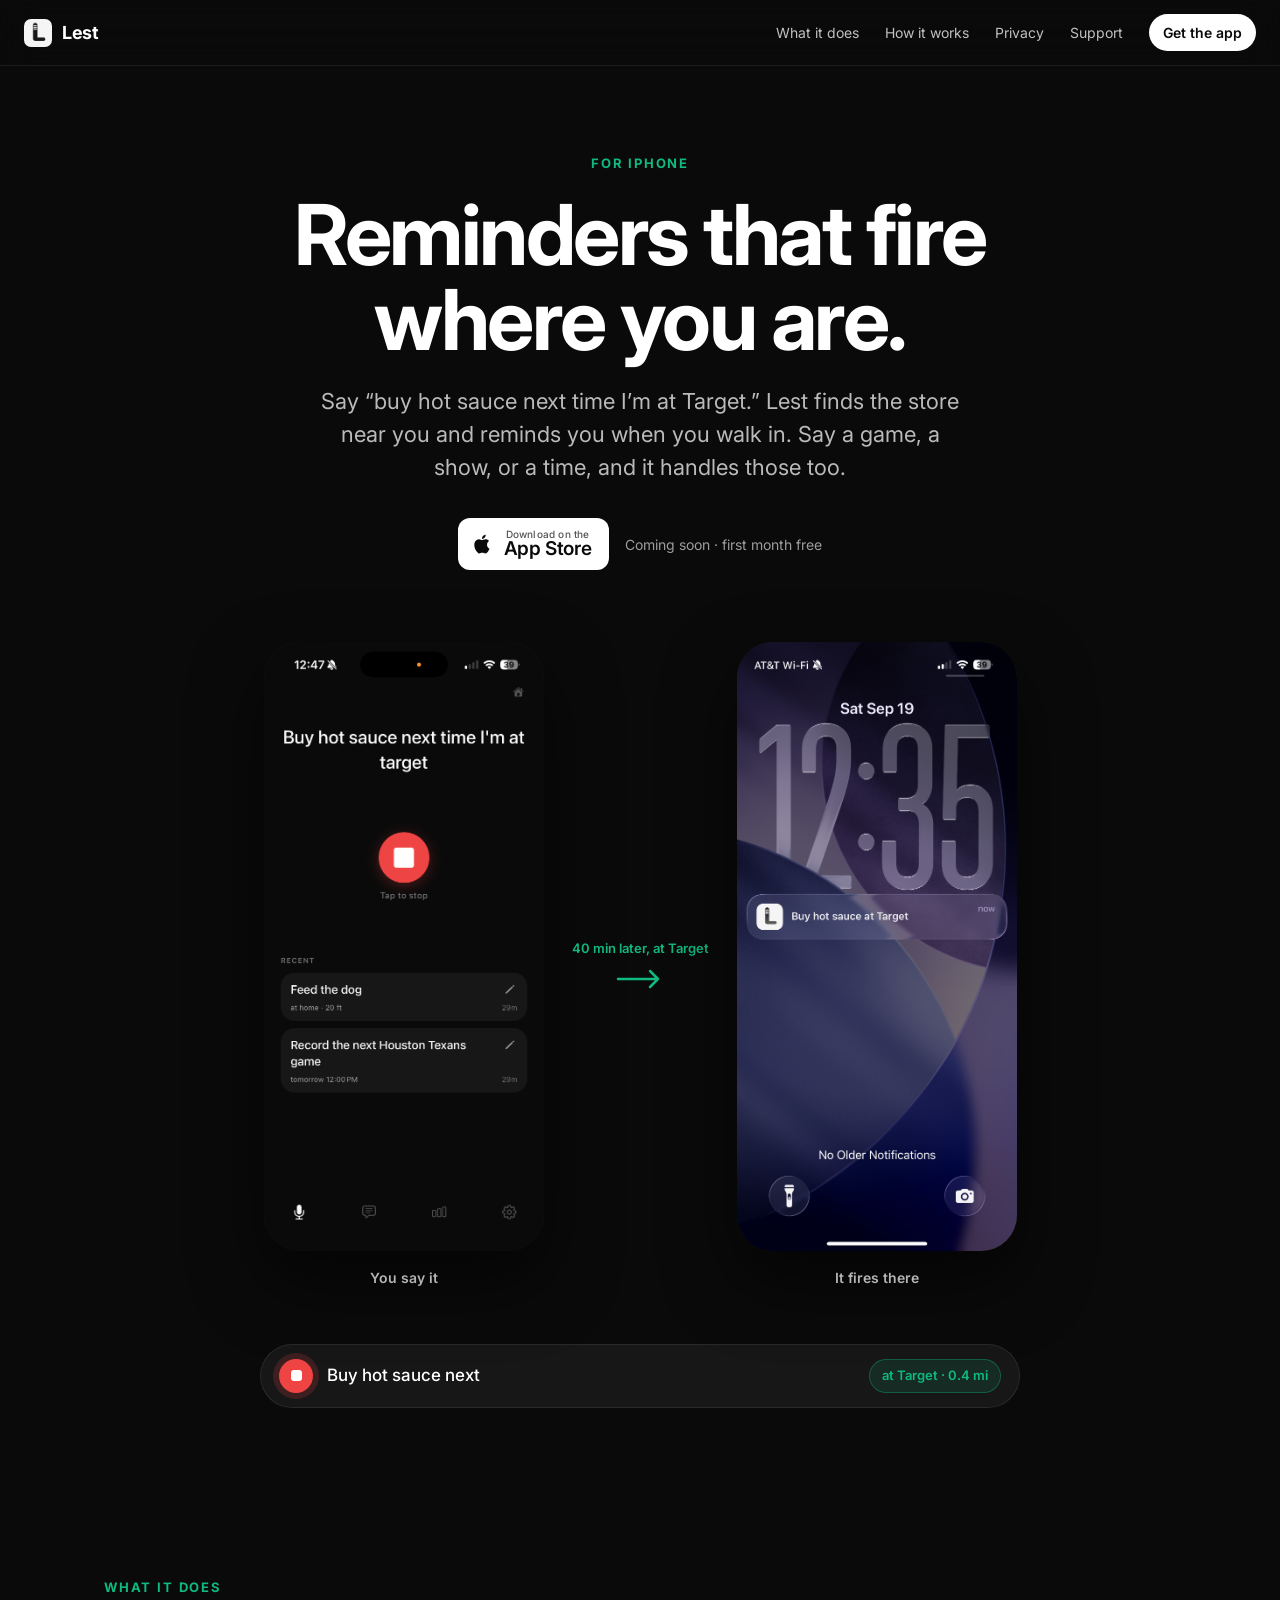
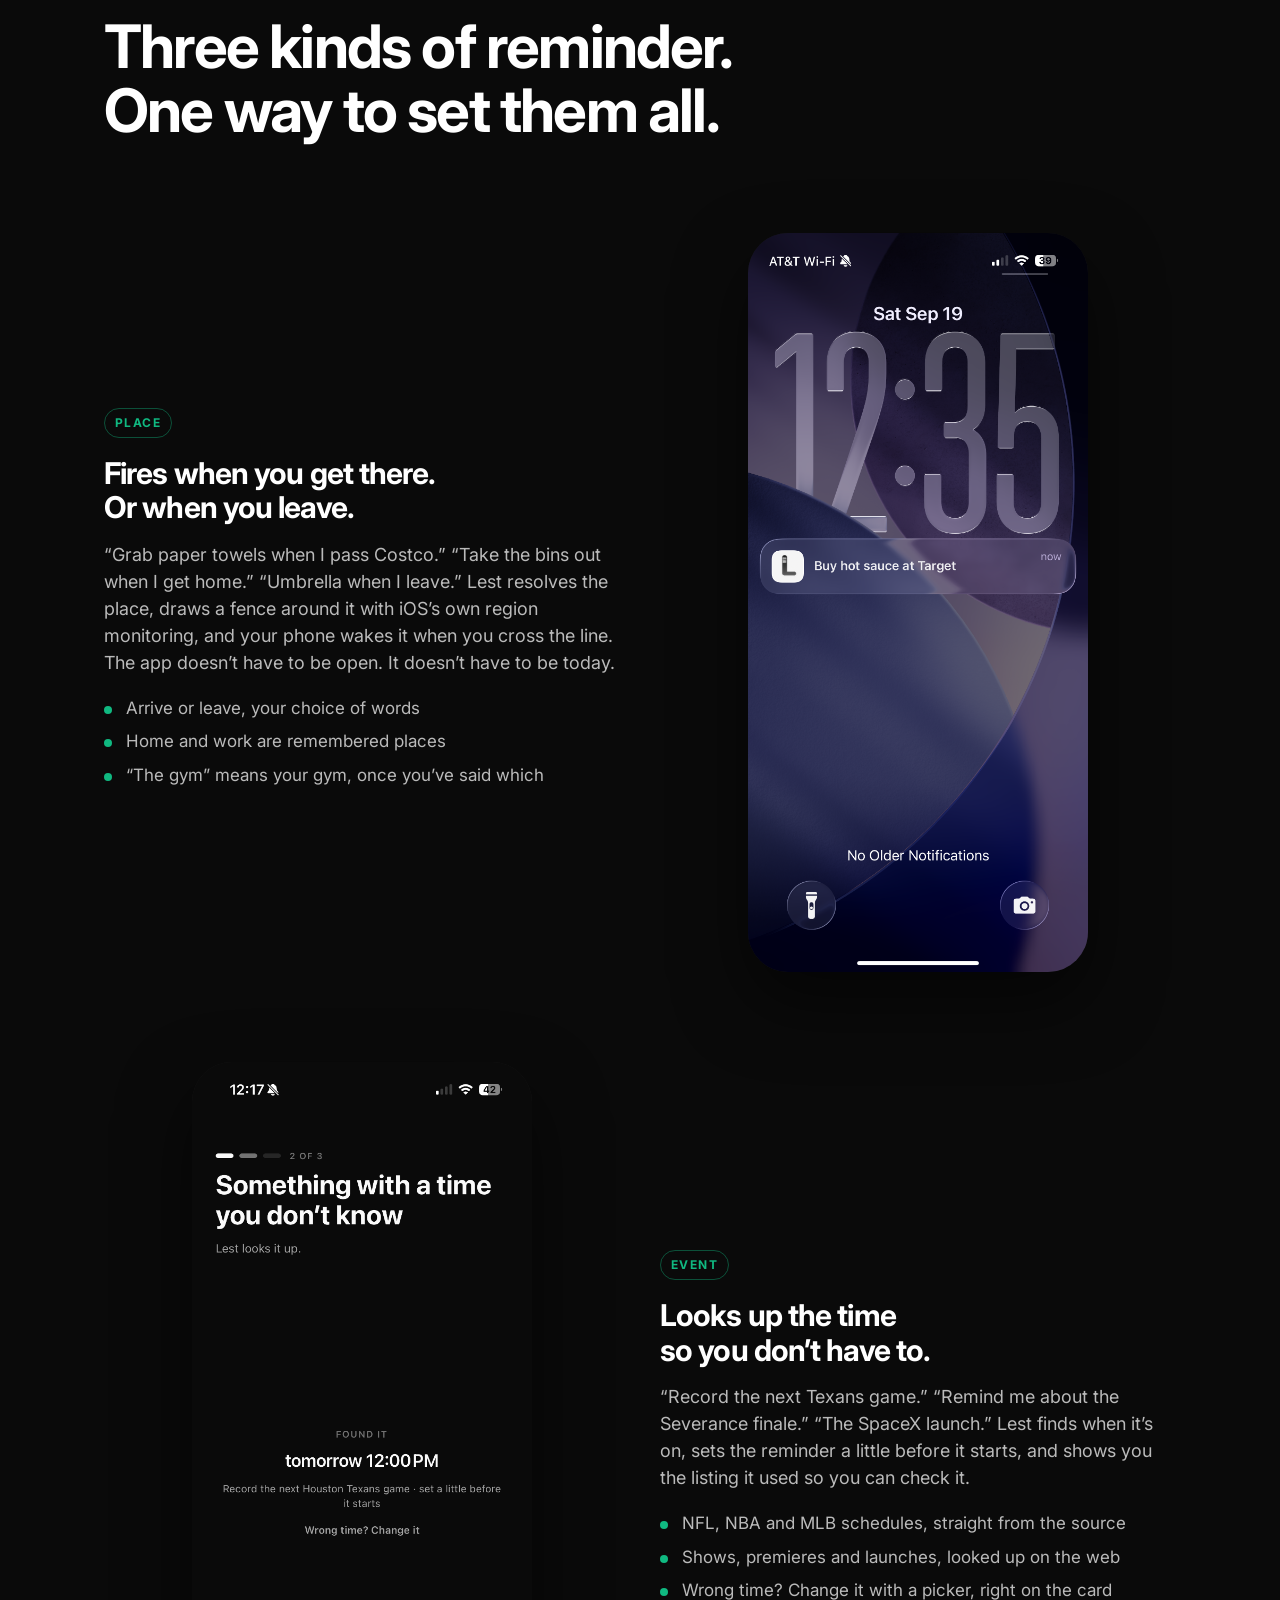
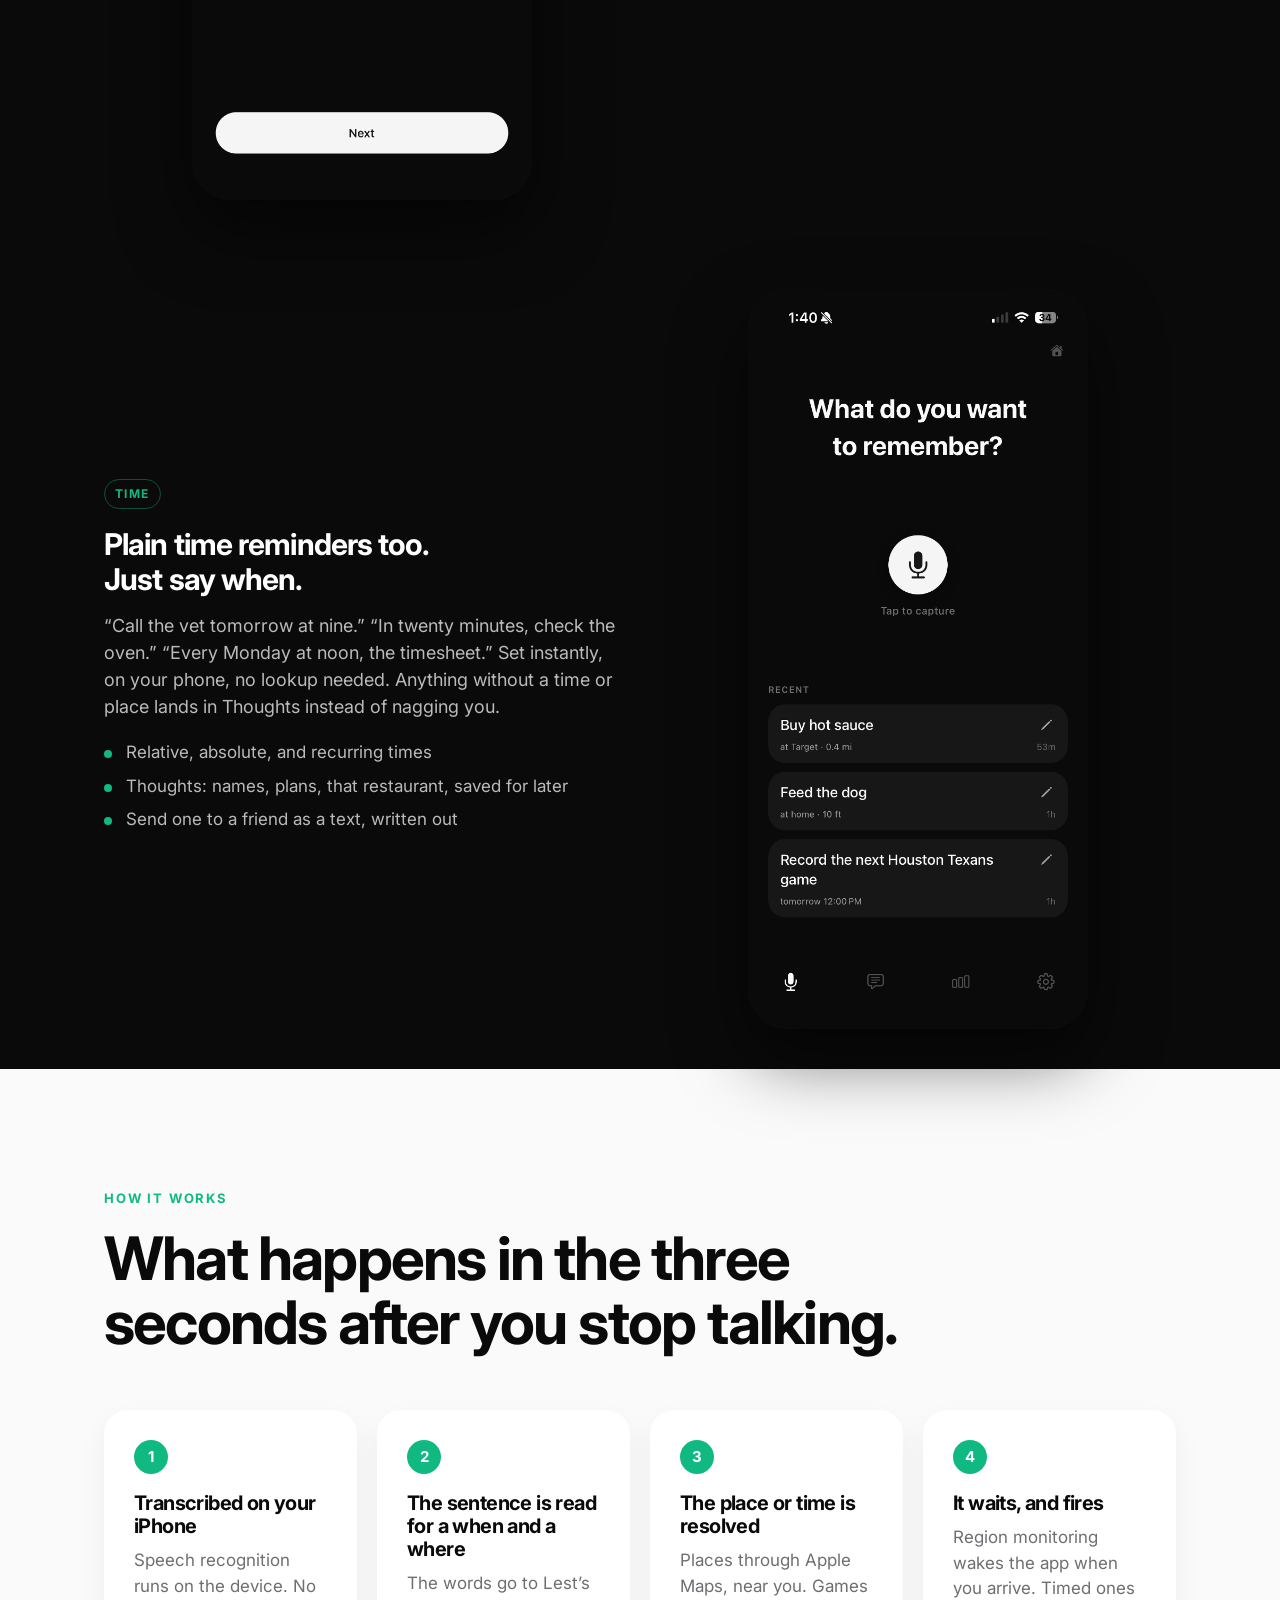
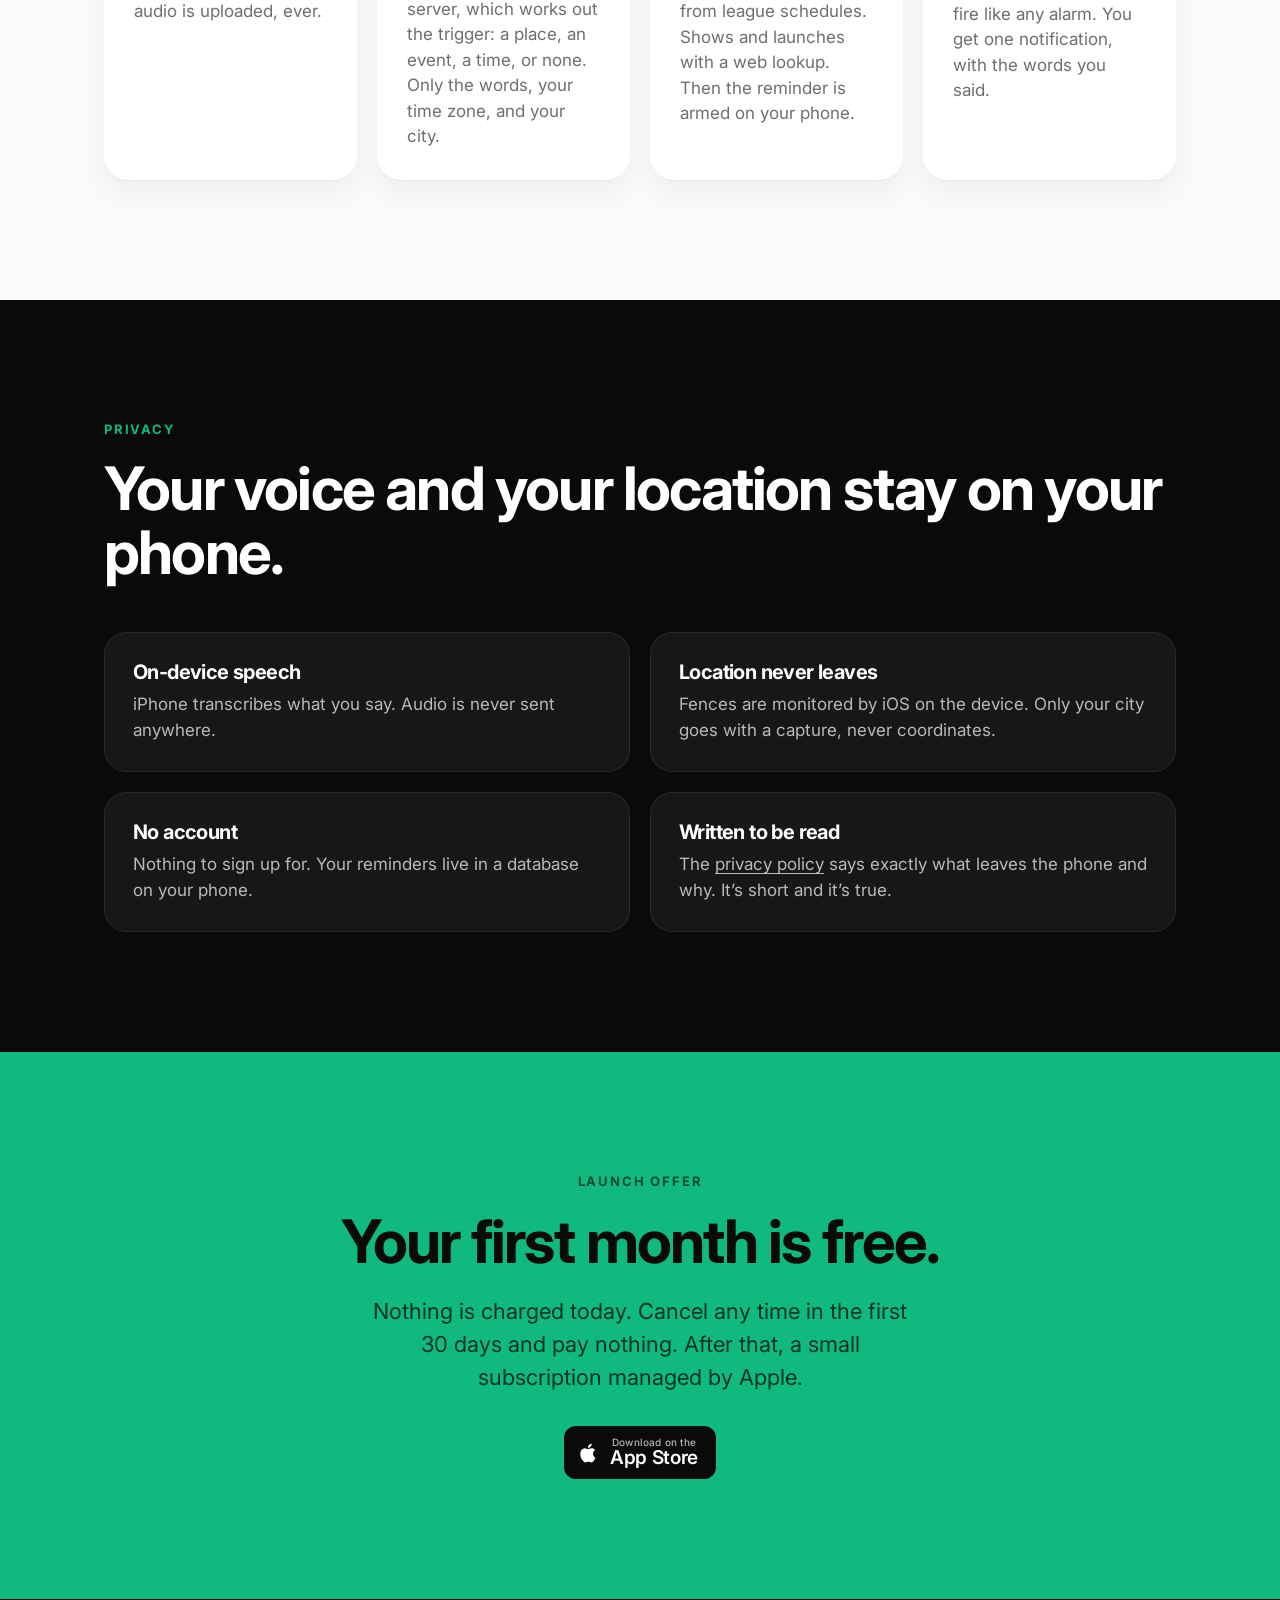
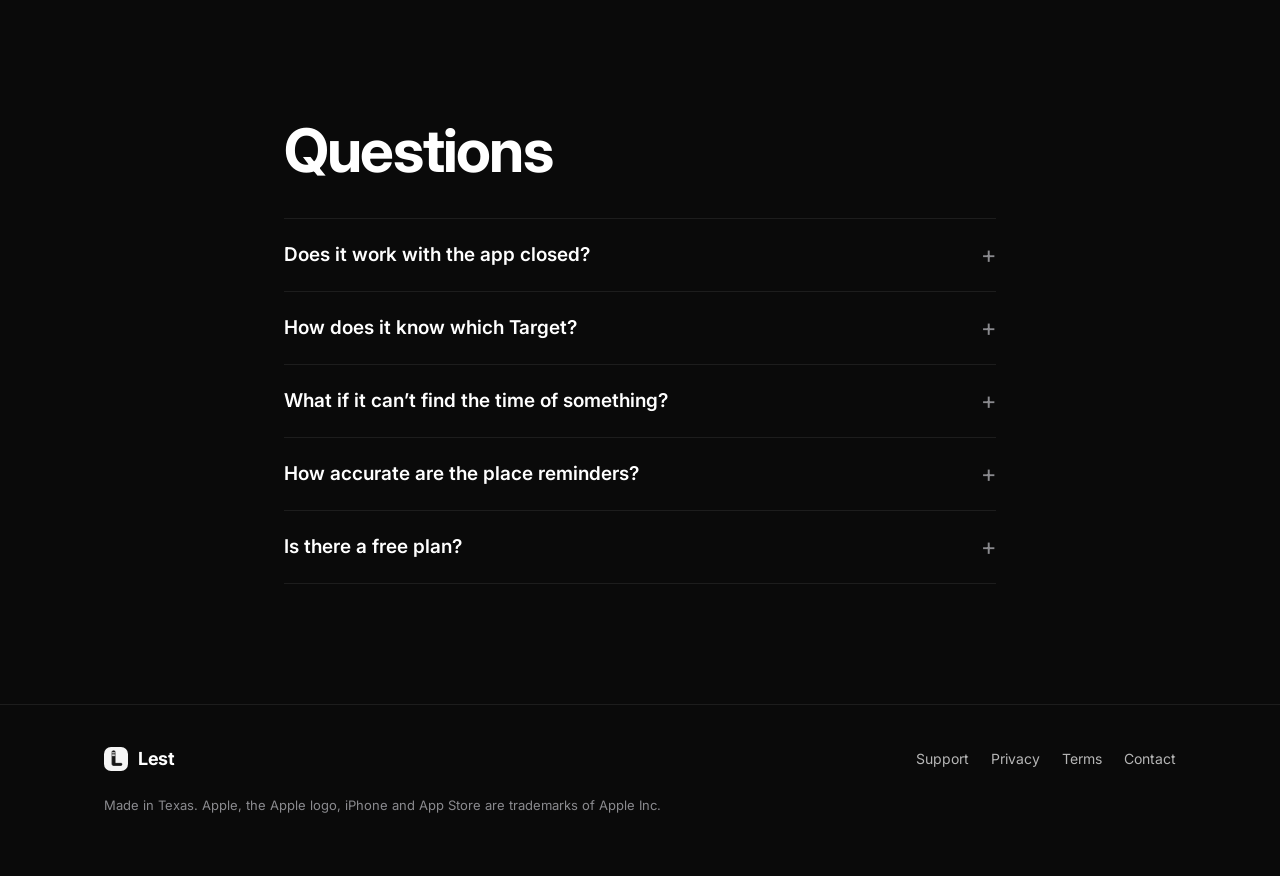
==== index.html @ a11c313f "Hero as the category and the story in two real screens; kinds section leads with place and event; me" ====
<!doctype html>
<html lang="en">
<head>
<meta charset="utf-8">
<meta name="viewport" content="width=device-width, initial-scale=1">
<title>Lest: Voice Reminders</title>
<meta name="description" content="Reminders that fire where you are. Say it once; Lest finds the place, or the time, and reminds you there. For iPhone.">
<meta property="og:title" content="Lest: Voice Reminders">
<meta property="og:description" content="Reminders that fire where you are. Say it once; Lest finds the place, or the time, and reminds you there.">
<meta property="og:image" content="https://getlest.app/assets/og.png">
<meta property="og:url" content="https://getlest.app/">
<meta name="theme-color" content="#0a0a0a">
<link rel="icon" href="/assets/icon.png">
<link rel="apple-touch-icon" href="/assets/icon.png">
<link rel="preconnect" href="https://fonts.googleapis.com">
<link rel="preconnect" href="https://fonts.gstatic.com" crossorigin>
<link href="https://fonts.googleapis.com/css2?family=Inter:wght@400;500;600;700;800&display=swap" rel="stylesheet">
<link rel="stylesheet" href="/site.css">
</head>
<body>

<header class="nav" id="nav">
  <a class="brand" href="/"><img src="/assets/icon.png" alt="" width="28" height="28"><span>Lest</span></a>
  <nav>
    <a href="#kinds">What it does</a>
    <a href="#how">How it works</a>
    <a href="#privacy">Privacy</a>
    <a href="/support">Support</a>
    <a class="pill" href="https://apps.apple.com/app/id6770690900">Get the app</a>
  </nav>
</header>

<main>

<!-- Hero: the category, then the story in two real screens -->
<section class="hero">
  <div class="wrap hero-copy">
    <p class="eyebrow reveal">For iPhone</p>
    <h1 class="reveal">Reminders that fire<br class="wide"> where you are.</h1>
    <p class="lede reveal">Say “buy hot sauce next time I’m at Target.” Lest finds the store near you and reminds you when you walk in. Say a game, a show, or a time, and it handles those too.</p>
    <div class="cta-row reveal">
      <a class="store" href="https://apps.apple.com/app/id6770690900" aria-label="Download on the App Store">
        <svg viewBox="0 0 24 24" width="22" height="22" aria-hidden="true"><path fill="currentColor" d="M16.4 12.7c0-2.6 2.1-3.8 2.2-3.9-1.2-1.8-3.1-2-3.7-2-1.6-.2-3.1.9-3.9.9-.8 0-2-.9-3.4-.9-1.7 0-3.3 1-4.2 2.6-1.8 3.1-.5 7.8 1.3 10.3.9 1.2 1.9 2.6 3.2 2.6 1.3-.1 1.8-.8 3.3-.8s2 .8 3.4.8c1.4 0 2.3-1.3 3.1-2.5 1-1.4 1.4-2.8 1.4-2.9-.1 0-2.7-1-2.7-4.2zM13.9 5c.7-.8 1.2-2 1-3.1-1 0-2.2.7-2.9 1.5-.6.7-1.2 1.9-1.1 3 1.1.1 2.3-.6 3-1.4z"/></svg>
        <span><small>Download on the</small>App Store</span>
      </a>
      <span class="soon">Coming soon · first month free</span>
    </div>
  </div>

  <div class="story reveal" aria-label="You say the reminder; later, it fires at Target">
    <figure class="story-shot">
      <img src="/assets/screens/IMG_2014.png" alt="Lest listening: Buy hot sauce next time I'm at Target">
      <figcaption>You say it</figcaption>
    </figure>
    <div class="story-arrow" aria-hidden="true"><span>40 min later, at Target</span><svg viewBox="0 0 48 24" width="48" height="24"><path d="M2 12h40m0 0l-8-8m8 8l-8 8" fill="none" stroke="currentColor" stroke-width="2.5" stroke-linecap="round" stroke-linejoin="round"/></svg></div>
    <figure class="story-shot">
      <img src="/assets/screens/IMG_2013.png" alt="Lock screen notification: Buy hot sauce at Target">
      <figcaption>It fires there</figcaption>
    </figure>
  </div>

  <!-- Live strip: one sentence, then what Lest makes of it -->
  <div class="strip reveal" aria-hidden="true">
    <div class="strip-mic" id="mic"><span></span></div>
    <p class="strip-said" id="prompt">Buy hot sauce next time I’m at Target</p>
    <p class="strip-result" id="result"><span class="chip" id="chip">at Target · 0.4 mi</span></p>
  </div>
</section>

<!-- The three kinds -->
<section class="kinds" id="kinds">
  <div class="wrap">
    <p class="eyebrow reveal">What it does</p>
    <h2 class="reveal">Three kinds of reminder.<br>One way to set them all.</h2>
  </div>

  <div class="panel reveal">
    <div class="panel-copy">
      <p class="tag">Place</p>
      <h3>Fires when you get there.<br>Or when you leave.</h3>
      <p>“Grab paper towels when I pass Costco.” “Take the bins out when I get home.” “Umbrella when I leave.” Lest resolves the place, draws a fence around it with iOS’s own region monitoring, and your phone wakes it when you cross the line. The app doesn’t have to be open. It doesn’t have to be today.</p>
      <ul class="bul">
        <li>Arrive or leave, your choice of words</li>
        <li>Home and work are remembered places</li>
        <li>“The gym” means your gym, once you’ve said which</li>
      </ul>
    </div>
    <figure class="shot"><img src="/assets/screens/IMG_2013.png" alt="A Lest notification on the lock screen: Buy hot sauce at Target" loading="lazy"></figure>
  </div>

  <div class="panel flip reveal">
    <div class="panel-copy">
      <p class="tag">Event</p>
      <h3>Looks up the time<br>so you don’t have to.</h3>
      <p>“Record the next Texans game.” “Remind me about the Severance finale.” “The SpaceX launch.” Lest finds when it’s on, sets the reminder a little before it starts, and shows you the listing it used so you can check it.</p>
      <ul class="bul">
        <li>NFL, NBA and MLB schedules, straight from the source</li>
        <li>Shows, premieres and launches, looked up on the web</li>
        <li>Wrong time? Change it with a picker, right on the card</li>
      </ul>
    </div>
    <figure class="shot"><img src="/assets/screens/IMG_2002.png" alt="Lest found the time: tomorrow 12:00 PM for the next Houston Texans game" loading="lazy"></figure>
  </div>

  <div class="panel reveal">
    <div class="panel-copy">
      <p class="tag">Time</p>
      <h3>Plain time reminders too.<br>Just say when.</h3>
      <p>“Call the vet tomorrow at nine.” “In twenty minutes, check the oven.” “Every Monday at noon, the timesheet.” Set instantly, on your phone, no lookup needed. Anything without a time or place lands in Thoughts instead of nagging you.</p>
      <ul class="bul">
        <li>Relative, absolute, and recurring times</li>
        <li>Thoughts: names, plans, that restaurant, saved for later</li>
        <li>Send one to a friend as a text, written out</li>
      </ul>
    </div>
    <figure class="shot"><img src="/assets/screens/IMG_2019.png" alt="The Lest home screen with a place, a home, and an event reminder" loading="lazy"></figure>
  </div>
</section>

<!-- How it works: the mechanism -->
<section class="how" id="how">
  <div class="wrap">
    <p class="eyebrow reveal">How it works</p>
    <h2 class="reveal">What happens in the three seconds after you stop talking.</h2>
    <ol class="steps">
      <li class="reveal"><span class="num">1</span><h3>Transcribed on your iPhone</h3><p>Speech recognition runs on the device. No audio is uploaded, ever.</p></li>
      <li class="reveal"><span class="num">2</span><h3>The sentence is read for a when and a where</h3><p>The words go to Lest’s server, which works out the trigger: a place, an event, a time, or none. Only the words, your time zone, and your city.</p></li>
      <li class="reveal"><span class="num">3</span><h3>The place or time is resolved</h3><p>Places through Apple Maps, near you. Games from league schedules. Shows and launches with a web lookup. Then the reminder is armed on your phone.</p></li>
      <li class="reveal"><span class="num">4</span><h3>It waits, and fires</h3><p>Region monitoring wakes the app when you arrive. Timed ones fire like any alarm. You get one notification, with the words you said.</p></li>
    </ol>
  </div>
</section>

<!-- Privacy -->
<section class="privacy" id="privacy">
  <div class="wrap">
    <p class="eyebrow reveal">Privacy</p>
    <h2 class="reveal">Your voice and your location stay on your phone.</h2>
    <div class="facts">
      <div class="fact reveal"><h3>On-device speech</h3><p>iPhone transcribes what you say. Audio is never sent anywhere.</p></div>
      <div class="fact reveal"><h3>Location never leaves</h3><p>Fences are monitored by iOS on the device. Only your city goes with a capture, never coordinates.</p></div>
      <div class="fact reveal"><h3>No account</h3><p>Nothing to sign up for. Your reminders live in a database on your phone.</p></div>
      <div class="fact reveal"><h3>Written to be read</h3><p>The <a href="/privacy">privacy policy</a> says exactly what leaves the phone and why. It’s short and it’s true.</p></div>
    </div>
  </div>
</section>

<!-- Free month -->
<section class="offer">
  <div class="wrap reveal">
    <p class="eyebrow">Launch offer</p>
    <h2>Your first month is free.</h2>
    <p class="lede">Nothing is charged today. Cancel any time in the first 30 days and pay nothing. After that, a small subscription managed by Apple.</p>
    <a class="store dark" href="https://apps.apple.com/app/id6770690900">
      <svg viewBox="0 0 24 24" width="22" height="22" aria-hidden="true"><path fill="currentColor" d="M16.4 12.7c0-2.6 2.1-3.8 2.2-3.9-1.2-1.8-3.1-2-3.7-2-1.6-.2-3.1.9-3.9.9-.8 0-2-.9-3.4-.9-1.7 0-3.3 1-4.2 2.6-1.8 3.1-.5 7.8 1.3 10.3.9 1.2 1.9 2.6 3.2 2.6 1.3-.1 1.8-.8 3.3-.8s2 .8 3.4.8c1.4 0 2.3-1.3 3.1-2.5 1-1.4 1.4-2.8 1.4-2.9-.1 0-2.7-1-2.7-4.2zM13.9 5c.7-.8 1.2-2 1-3.1-1 0-2.2.7-2.9 1.5-.6.7-1.2 1.9-1.1 3 1.1.1 2.3-.6 3-1.4z"/></svg>
      <span><small>Download on the</small>App Store</span>
    </a>
  </div>
</section>

<!-- FAQ -->
<section class="faq">
  <div class="wrap narrow">
    <h2 class="reveal">Questions</h2>
    <details class="reveal"><summary>Does it work with the app closed?</summary><p>Yes. iOS region monitoring wakes Lest when you cross into the area, whether the app is open or not. Location has to be set to Always for that; the app asks once and explains why.</p></details>
    <details class="reveal"><summary>How does it know which Target?</summary><p>It searches Apple Maps near you and takes the closest one that matches. If it picked wrong, tap the reminder and change it on the map; Lest remembers your choice.</p></details>
    <details class="reveal"><summary>What if it can’t find the time of something?</summary><p>The reminder still saves and asks you to set the time with a picker. Nothing is lost, and nothing goes off at a guessed time.</p></details>
    <details class="reveal"><summary>How accurate are the place reminders?</summary><p>They fire when your phone reports you inside the area around the place, typically within a minute of arriving. Big stores and homes work best; a specific aisle is not something any phone can do.</p></details>
    <details class="reveal"><summary>Is there a free plan?</summary><p>There’s a free first month with everything included. After that it’s a subscription through the App Store; cancel any time in Settings.</p></details>
  </div>
</section>

</main>

<footer class="foot">
  <div class="wrap">
    <div class="foot-row">
      <a class="brand" href="/"><img src="/assets/icon.png" alt="" width="24" height="24"><span>Lest</span></a>
      <nav>
        <a href="/support">Support</a>
        <a href="/privacy">Privacy</a>
        <a href="/terms">Terms</a>
        <a href="mailto:trev@holliday.io">Contact</a>
      </nav>
    </div>
    <p class="small">Made in Texas. Apple, the Apple logo, iPhone and App Store are trademarks of Apple Inc.</p>
  </div>
</footer>

<script src="/site.js" defer></script>
</body>
</html>
---- site.css ----
/* Lest marketing site. Apple-style: big type, air, alternating fields,
   motion that is transforms and opacity only. */
:root {
  --ink: #0a0a0a; --ink-2: #171717; --paper: #fafafa; --paper-2: #f2f2f3;
  --muted: #8a8a8e; --muted-dark: #6e6e73; --accent: #10b981; --accent-deep: #059669;
  --line: rgba(255,255,255,0.08);
  --max: 1120px;
}
* { box-sizing: border-box; }
html { scroll-behavior: smooth; }
body {
  margin: 0; overflow-x: hidden; background: var(--ink); color: #fff;
  font: 17px/1.5 Inter, -apple-system, BlinkMacSystemFont, "SF Pro Text", "Segoe UI", Helvetica, Arial, sans-serif;
  -webkit-font-smoothing: antialiased; text-rendering: optimizeLegibility;
}
a { color: inherit; text-decoration: none; }
img { display: block; max-width: 100%; height: auto; }
h1, h2, h3 { margin: 0; letter-spacing: -0.03em; font-weight: 700; }
h1 { font-size: clamp(44px, 7vw, 84px); line-height: 1.02; }
h2 { font-size: clamp(34px, 5vw, 60px); line-height: 1.06; }
h3 { font-size: clamp(22px, 2.6vw, 30px); line-height: 1.15; }
p { margin: 0; }
.accent { color: var(--accent); }
.eyebrow { font-size: 13px; font-weight: 700; letter-spacing: 0.14em; text-transform: uppercase; color: var(--accent); margin-bottom: 18px; }
.lede { font-size: clamp(18px, 2vw, 22px); line-height: 1.5; color: rgba(255,255,255,0.72); max-width: 560px; margin-top: 22px; }
.wrap { max-width: var(--max); margin: 0 auto; padding: 0 24px; }
.wrap.narrow { max-width: 760px; }
.small { font-size: 13px; color: var(--muted); }

/* Reveal on scroll */
.reveal { opacity: 0; transform: translateY(28px); transition: opacity .8s cubic-bezier(.2,.7,.2,1), transform .8s cubic-bezier(.2,.7,.2,1); }
.reveal.in { opacity: 1; transform: none; }
@media (prefers-reduced-motion: reduce) { .reveal { opacity: 1; transform: none; transition: none; } }

/* Nav */
.nav { position: sticky; top: 0; z-index: 10; display: flex; align-items: center; justify-content: space-between; padding: 14px 24px; backdrop-filter: saturate(180%) blur(20px); -webkit-backdrop-filter: saturate(180%) blur(20px); background: rgba(10,10,10,0.6); border-bottom: 1px solid var(--line); }
.brand { display: flex; align-items: center; gap: 10px; font-weight: 700; font-size: 18px; letter-spacing: -0.02em; }
.brand img { border-radius: 7px; }
.nav nav { display: flex; align-items: center; gap: 26px; font-size: 14px; color: rgba(255,255,255,0.75); }
.nav nav a:hover { color: #fff; }
.pill { background: #fff; color: var(--ink) !important; padding: 8px 14px; border-radius: 999px; font-weight: 600; }
@media (max-width: 640px) { .nav nav a:not(.pill) { display: none; } }

/* Hero */
.hero { padding: 88px 0 40px; }
.hero-copy { text-align: center; max-width: 880px; }
.hero-copy .lede { margin-inline: auto; max-width: 640px; }
.cta-row { display: flex; align-items: center; justify-content: center; gap: 16px; margin-top: 34px; flex-wrap: wrap; }
.soon { font-size: 14px; color: rgba(255,255,255,0.6); }
.store { display: inline-flex; align-items: center; gap: 10px; background: #fff; color: var(--ink); padding: 11px 18px 11px 14px; border-radius: 12px; line-height: 1.05; transition: transform .2s ease; }
.store:hover { transform: translateY(-1px); }
.store small { display: block; font-size: 10px; font-weight: 500; letter-spacing: .02em; opacity: .7; }
.store span { font-size: 19px; font-weight: 600; letter-spacing: -0.02em; }
.store.dark { background: var(--ink); color: #fff; }
br.wide { display: none; }
@media (min-width: 700px) { br.wide { display: inline; } }

/* Story: two real screens */
.story { display: flex; align-items: center; justify-content: center; gap: 28px; margin: 72px auto 0; max-width: var(--max); padding: 0 24px; }
.story-shot { margin: 0; text-align: center; }
.story-shot img { width: min(280px, 38vw); border-radius: 36px; box-shadow: 0 30px 70px rgba(0,0,0,.6), inset 0 0 0 1px rgba(255,255,255,.08); }
.story-shot figcaption { margin-top: 16px; font-size: 14px; font-weight: 600; color: rgba(255,255,255,0.7); }
.story-arrow { display: flex; flex-direction: column; align-items: center; gap: 8px; color: var(--accent); font-size: 13px; font-weight: 600; white-space: nowrap; }
@media (max-width: 640px) { .story { flex-direction: column; gap: 22px; } .story-shot img { width: min(260px, 70vw); } .story-arrow svg { transform: rotate(90deg); } }

/* Live strip */
.strip { display: grid; grid-template-columns: auto 1fr auto; align-items: center; gap: 14px; max-width: 760px; margin: 56px auto 0; padding: 14px 18px; border: 1px solid var(--line); border-radius: 999px; background: var(--ink-2); }
.strip-mic { width: 34px; height: 34px; border-radius: 50%; background: #fff; display: grid; place-items: center; transition: background .3s, box-shadow .3s; }
.strip-mic span { width: 8px; height: 13px; border-radius: 4px; background: var(--ink); transition: all .3s; }
.strip-mic.rec { background: #ef4444; box-shadow: 0 0 0 6px rgba(239,68,68,.18); }
.strip-mic.rec span { width: 11px; height: 11px; border-radius: 3px; background: #fff; }
.strip-said { font-size: 17px; font-weight: 500; white-space: nowrap; overflow: hidden; text-overflow: ellipsis; min-height: 1.5em; }
.strip-result { min-width: 130px; text-align: right; }
.chip { display: inline-block; font-size: 13px; font-weight: 600; color: var(--accent); background: rgba(16,185,129,.12); border: 1px solid rgba(16,185,129,.35); padding: 6px 12px; border-radius: 999px; transition: opacity .35s, transform .35s; white-space: nowrap; }
.chip.hidden { opacity: 0; transform: translateY(6px); }
@media (max-width: 640px) { .strip { grid-template-columns: auto 1fr; border-radius: 22px; margin-inline: 24px; } .strip-result { grid-column: 2; text-align: left; } }

/* How */
.how { background: var(--paper); color: var(--ink); padding: 120px 0; }
.how h2 { max-width: 820px; }
.steps { list-style: none; margin: 56px 0 0; padding: 0; display: grid; grid-template-columns: repeat(4, 1fr); gap: 20px; }
.steps h3 { font-size: 20px; }
.steps li { background: #fff; border-radius: 24px; padding: 30px; box-shadow: 0 1px 0 rgba(0,0,0,.04), 0 12px 30px rgba(0,0,0,.05); }
.steps .num { display: inline-grid; place-items: center; width: 34px; height: 34px; border-radius: 50%; background: var(--accent); color: #fff; font-weight: 700; font-size: 15px; margin-bottom: 18px; }
.steps h3 { margin-bottom: 10px; }
.steps p { color: var(--muted-dark); }
@media (max-width: 1000px) { .steps { grid-template-columns: repeat(2, 1fr); } }
@media (max-width: 640px) { .steps { grid-template-columns: 1fr; } .how { padding: 80px 0; } }

/* Kinds */
.kinds { padding: 130px 0 40px; }
.kinds .wrap h2 { max-width: 820px; }
.tag { display: inline-block; font-size: 12px; font-weight: 700; letter-spacing: .12em; text-transform: uppercase; color: var(--accent); border: 1px solid rgba(16,185,129,.4); border-radius: 999px; padding: 5px 10px; margin-bottom: 18px; }
.bul { margin: 20px 0 0; padding: 0; list-style: none; }
.bul li { position: relative; padding-left: 22px; color: rgba(255,255,255,0.72); margin-bottom: 8px; }
.bul li::before { content: ''; position: absolute; left: 0; top: 10px; width: 8px; height: 8px; border-radius: 50%; background: var(--accent); }
.panel { display: grid; grid-template-columns: 1fr 1fr; gap: 40px; align-items: center; max-width: var(--max); margin: 90px auto 0; padding: 0 24px; }
.panel.flip .panel-copy { order: 2; }
.panel-copy > p:not(.tag) { color: rgba(255,255,255,0.72); font-size: 18px; margin-top: 16px; max-width: 520px; }
.shot { margin: 0; display: flex; justify-content: center; }
.shot img { width: min(340px, 80vw); border-radius: 40px; box-shadow: 0 30px 70px rgba(0,0,0,.55), inset 0 0 0 1px rgba(255,255,255,.06); transition: transform .9s cubic-bezier(.2,.7,.2,1); }
.reveal.in .shot img, .shot.reveal.in img { transform: none; }
.shot.small img { width: min(300px, 70vw); }
@media (max-width: 820px) { .panel { grid-template-columns: 1fr; margin-top: 64px; } .panel.flip .panel-copy { order: 0; } .kinds { padding-top: 80px; } }

/* Privacy */
.privacy { padding: 120px 0; }
.facts { display: grid; grid-template-columns: repeat(2, 1fr); gap: 20px; margin-top: 48px; }
.fact { border: 1px solid var(--line); border-radius: 22px; padding: 28px; background: var(--ink-2); }
.fact h3 { font-size: 20px; margin-bottom: 8px; }
.fact p { color: rgba(255,255,255,0.7); }
.fact a { text-decoration: underline; text-underline-offset: 3px; }
@media (max-width: 720px) { .facts { grid-template-columns: 1fr; } .privacy { padding: 80px 0; } }

/* Offer */
.offer { background: var(--accent); color: var(--ink); padding: 120px 0; text-align: center; }
.offer .eyebrow { color: rgba(0,0,0,.6); }
.offer .lede { color: rgba(0,0,0,.72); margin-inline: auto; }
.offer .store { margin-top: 32px; }

/* FAQ */
.faq { padding: 120px 0; }
.faq h2 { margin-bottom: 36px; }
details { border-top: 1px solid var(--line); padding: 18px 0; }
details:last-of-type { border-bottom: 1px solid var(--line); }
summary { cursor: pointer; font-size: 19px; font-weight: 600; list-style: none; display: flex; justify-content: space-between; align-items: center; }
summary::-webkit-details-marker { display: none; }
summary::after { content: "+"; font-weight: 400; color: var(--muted); font-size: 24px; transition: transform .3s; }
details[open] summary::after { transform: rotate(45deg); }
details p { color: rgba(255,255,255,0.72); margin-top: 12px; max-width: 640px; }

/* Footer */
.foot { border-top: 1px solid var(--line); padding: 40px 0 60px; }
.foot-row { display: flex; align-items: center; justify-content: space-between; gap: 20px; flex-wrap: wrap; }
.foot nav { display: flex; gap: 22px; font-size: 14px; color: rgba(255,255,255,0.7); }
.foot .small { margin-top: 24px; }

/* Legal pages reuse a simpler layout */
main.doc { max-width: 720px; margin: 0 auto; padding: 60px 24px 100px; }
main.doc h1 { font-size: 40px; }
main.doc h2 { font-size: 24px; margin: 36px 0 10px; }
main.doc p, main.doc li { color: rgba(255,255,255,0.8); margin-bottom: 12px; }
main.doc a { text-decoration: underline; text-underline-offset: 3px; }
main.doc .muted { color: var(--muted); }
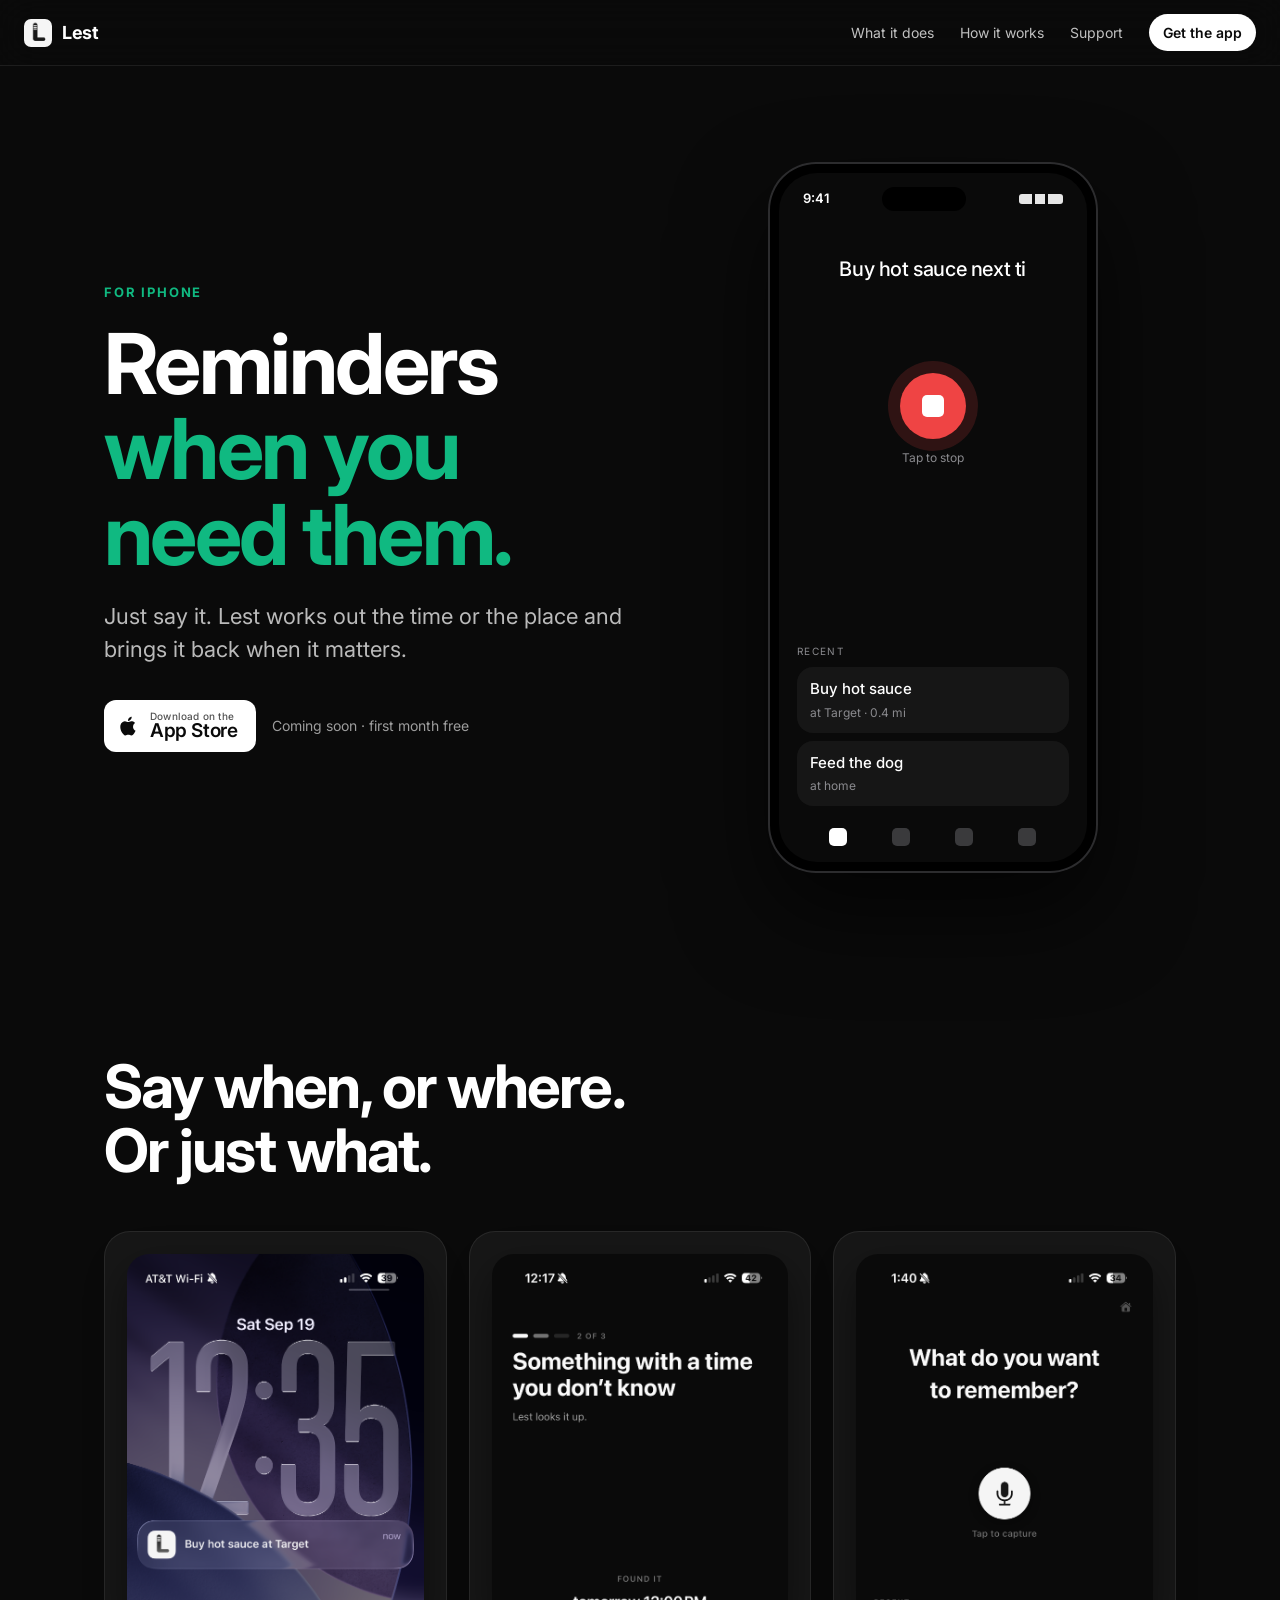
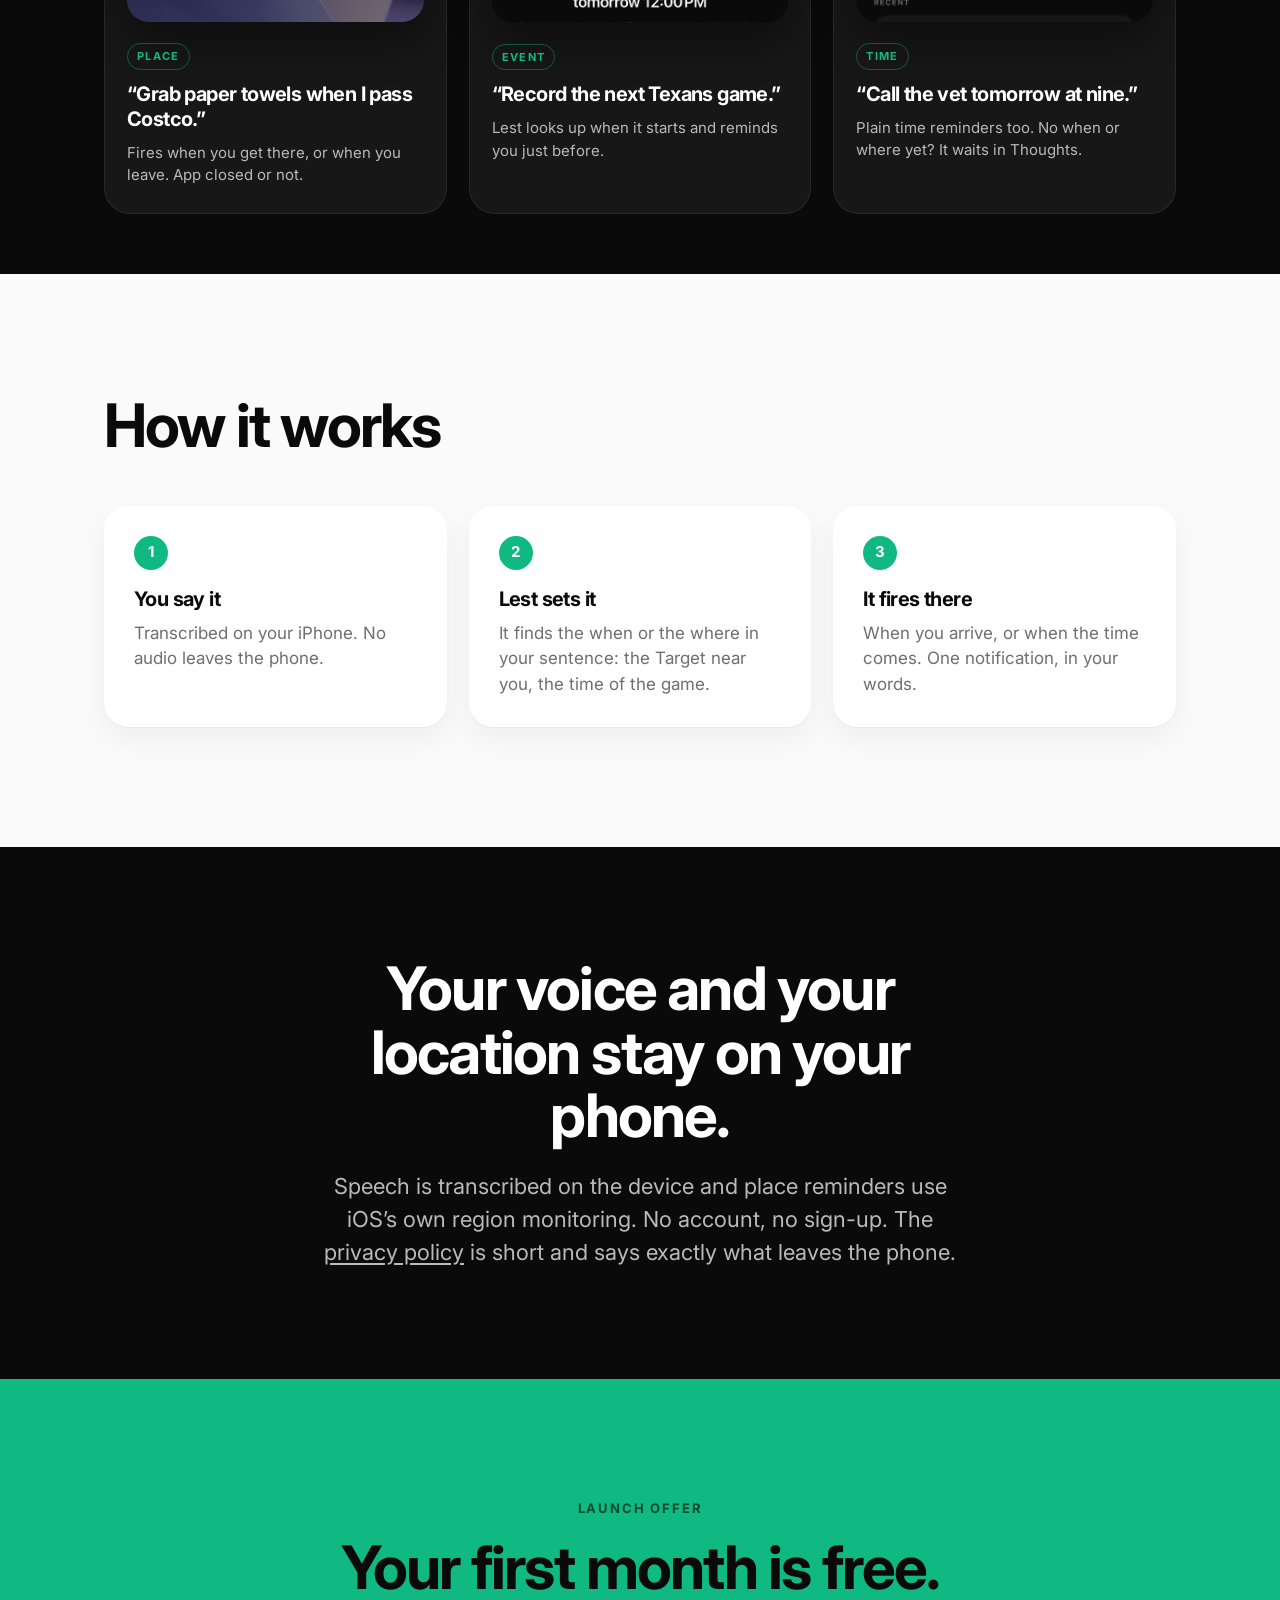
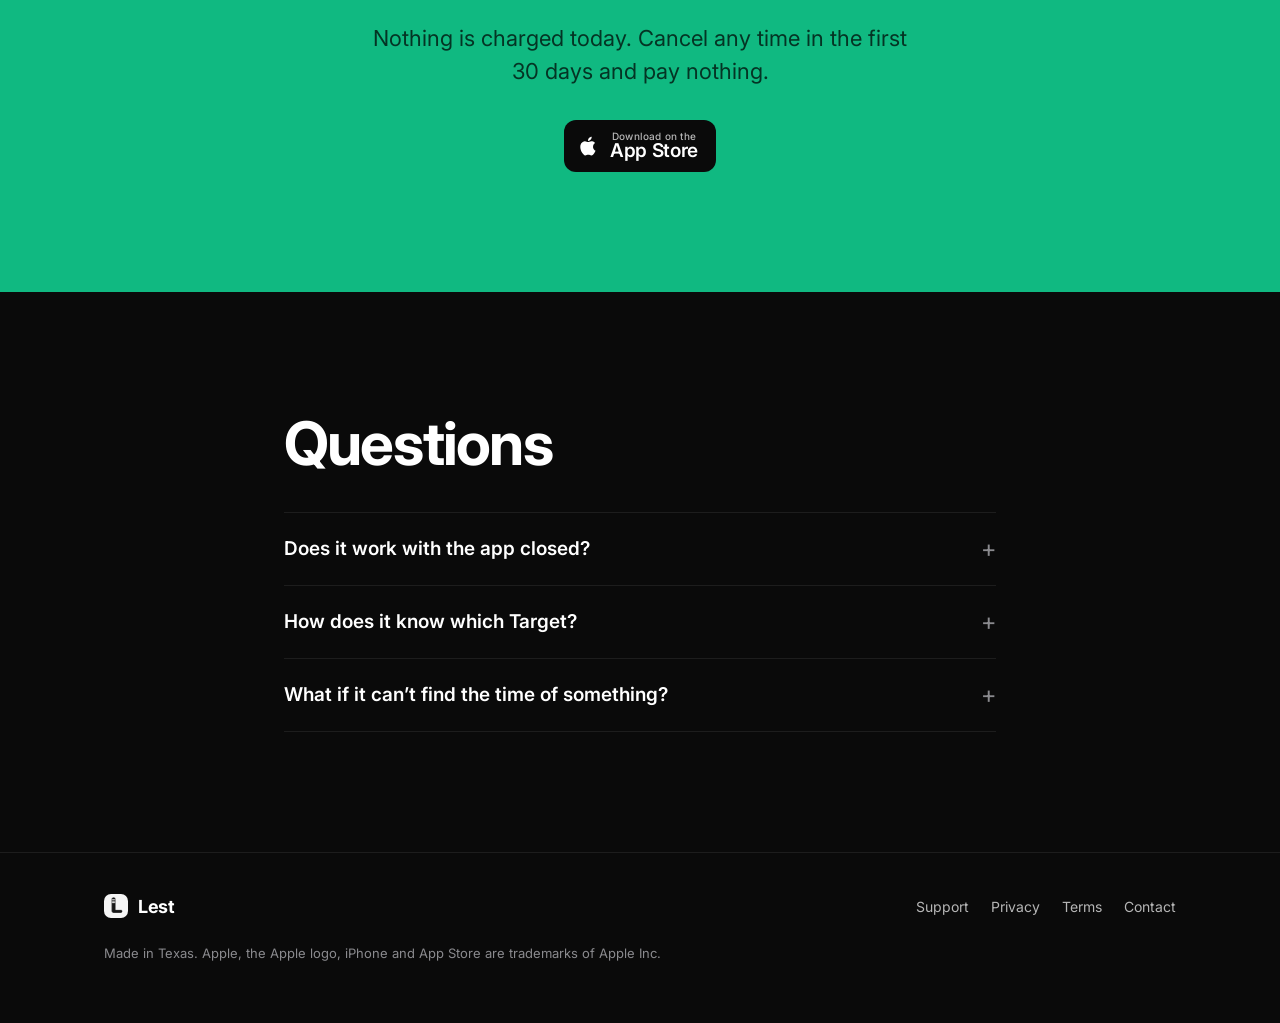
==== commit 6fa2a60c: "site v3: tagline hero with the live demo phone, three short kind cards, three steps Co-Authored-By: " ====
--- a/index.html
+++ b/index.html
@@ -4,9 +4,9 @@
 <meta charset="utf-8">
 <meta name="viewport" content="width=device-width, initial-scale=1">
 <title>Lest: Voice Reminders</title>
-<meta name="description" content="Reminders that fire where you are. Say it once; Lest finds the place, or the time, and reminds you there. For iPhone.">
+<meta name="description" content="Reminders when you need them. Just say it; Lest works out the time or the place and brings it back when it matters. For iPhone.">
 <meta property="og:title" content="Lest: Voice Reminders">
-<meta property="og:description" content="Reminders that fire where you are. Say it once; Lest finds the place, or the time, and reminds you there.">
+<meta property="og:description" content="Reminders when you need them. Just say it; Lest works out the time or the place and brings it back when it matters.">
 <meta property="og:image" content="https://getlest.app/assets/og.png">
 <meta property="og:url" content="https://getlest.app/">
 <meta name="theme-color" content="#0a0a0a">
@@ -24,7 +24,6 @@
   <nav>
     <a href="#kinds">What it does</a>
     <a href="#how">How it works</a>
-    <a href="#privacy">Privacy</a>
     <a href="/support">Support</a>
     <a class="pill" href="https://apps.apple.com/app/id6770690900">Get the app</a>
   </nav>
@@ -32,13 +31,13 @@
 
 <main>
 
-<!-- Hero: the category, then the story in two real screens -->
+<!-- Hero: headline left, the live demo right -->
 <section class="hero">
-  <div class="wrap hero-copy">
-    <p class="eyebrow reveal">For iPhone</p>
-    <h1 class="reveal">Reminders that fire<br class="wide"> where you are.</h1>
-    <p class="lede reveal">Say “buy hot sauce next time I’m at Target.” Lest finds the store near you and reminds you when you walk in. Say a game, a show, or a time, and it handles those too.</p>
-    <div class="cta-row reveal">
+  <div class="hero-copy reveal">
+    <p class="eyebrow">For iPhone</p>
+    <h1>Reminders <span class="accent">when you need them.</span></h1>
+    <p class="lede">Just say it. Lest works out the time or the place and brings it back when it matters.</p>
+    <div class="cta-row">
       <a class="store" href="https://apps.apple.com/app/id6770690900" aria-label="Download on the App Store">
         <svg viewBox="0 0 24 24" width="22" height="22" aria-hidden="true"><path fill="currentColor" d="M16.4 12.7c0-2.6 2.1-3.8 2.2-3.9-1.2-1.8-3.1-2-3.7-2-1.6-.2-3.1.9-3.9.9-.8 0-2-.9-3.4-.9-1.7 0-3.3 1-4.2 2.6-1.8 3.1-.5 7.8 1.3 10.3.9 1.2 1.9 2.6 3.2 2.6 1.3-.1 1.8-.8 3.3-.8s2 .8 3.4.8c1.4 0 2.3-1.3 3.1-2.5 1-1.4 1.4-2.8 1.4-2.9-.1 0-2.7-1-2.7-4.2zM13.9 5c.7-.8 1.2-2 1-3.1-1 0-2.2.7-2.9 1.5-.6.7-1.2 1.9-1.1 3 1.1.1 2.3-.6 3-1.4z"/></svg>
         <span><small>Download on the</small>App Store</span>
@@ -47,101 +46,68 @@
     </div>
   </div>
 
-  <div class="story reveal" aria-label="You say the reminder; later, it fires at Target">
-    <figure class="story-shot">
-      <img src="/assets/screens/IMG_2014.png" alt="Lest listening: Buy hot sauce next time I'm at Target">
-      <figcaption>You say it</figcaption>
-    </figure>
-    <div class="story-arrow" aria-hidden="true"><span>40 min later, at Target</span><svg viewBox="0 0 48 24" width="48" height="24"><path d="M2 12h40m0 0l-8-8m8 8l-8 8" fill="none" stroke="currentColor" stroke-width="2.5" stroke-linecap="round" stroke-linejoin="round"/></svg></div>
-    <figure class="story-shot">
-      <img src="/assets/screens/IMG_2013.png" alt="Lock screen notification: Buy hot sauce at Target">
-      <figcaption>It fires there</figcaption>
-    </figure>
-  </div>
-
-  <!-- Live strip: one sentence, then what Lest makes of it -->
-  <div class="strip reveal" aria-hidden="true">
-    <div class="strip-mic" id="mic"><span></span></div>
-    <p class="strip-said" id="prompt">Buy hot sauce next time I’m at Target</p>
-    <p class="strip-result" id="result"><span class="chip" id="chip">at Target · 0.4 mi</span></p>
+  <div class="demo reveal" aria-hidden="true">
+    <div class="phone">
+      <div class="screen">
+        <div class="statusbar"><span>9:41</span><span class="island"></span><span class="sig"></span></div>
+        <p class="prompt" id="prompt">What do you want to remember?</p>
+        <div class="mic" id="mic"><svg class="glyph" viewBox="0 0 24 24" width="26" height="26" aria-hidden="true"><path fill="currentColor" d="M12 15a4 4 0 0 0 4-4V6a4 4 0 1 0-8 0v5a4 4 0 0 0 4 4zm6-4a6 6 0 0 1-12 0H4a8 8 0 0 0 7 7.94V21h2v-2.06A8 8 0 0 0 20 11h-2z"/></svg><span class="stop"></span></div>
+        <p class="hint" id="hint">Tap to capture</p>
+        <div class="recent">
+          <p class="label">Recent</p>
+          <div class="card new" id="card"><div class="card-title" id="cardTitle">Buy hot sauce</div><div class="card-meta" id="cardMeta">at Target · 0.4 mi</div></div>
+          <div class="card"><div class="card-title">Feed the dog</div><div class="card-meta">at home</div></div>
+        </div>
+        <div class="tabs"><span class="on"></span><span></span><span></span><span></span></div>
+      </div>
+    </div>
   </div>
 </section>
 
-<!-- The three kinds -->
+<!-- What it does -->
 <section class="kinds" id="kinds">
   <div class="wrap">
-    <p class="eyebrow reveal">What it does</p>
-    <h2 class="reveal">Three kinds of reminder.<br>One way to set them all.</h2>
-  </div>
-
-  <div class="panel reveal">
-    <div class="panel-copy">
-      <p class="tag">Place</p>
-      <h3>Fires when you get there.<br>Or when you leave.</h3>
-      <p>“Grab paper towels when I pass Costco.” “Take the bins out when I get home.” “Umbrella when I leave.” Lest resolves the place, draws a fence around it with iOS’s own region monitoring, and your phone wakes it when you cross the line. The app doesn’t have to be open. It doesn’t have to be today.</p>
-      <ul class="bul">
-        <li>Arrive or leave, your choice of words</li>
-        <li>Home and work are remembered places</li>
-        <li>“The gym” means your gym, once you’ve said which</li>
-      </ul>
+    <h2 class="reveal">Say when, or where.<br>Or just what.</h2>
+    <div class="grid3">
+      <article class="kind reveal">
+        <img src="/assets/screens/IMG_2013.png" alt="Lock screen notification: Buy hot sauce at Target" loading="lazy">
+        <p class="tag">Place</p>
+        <h3>“Grab paper towels when I pass Costco.”</h3>
+        <p>Fires when you get there, or when you leave. App closed or not.</p>
+      </article>
+      <article class="kind reveal">
+        <img src="/assets/screens/IMG_2002.png" alt="Lest found the time of the next Texans game" loading="lazy">
+        <p class="tag">Event</p>
+        <h3>“Record the next Texans game.”</h3>
+        <p>Lest looks up when it starts and reminds you just before.</p>
+      </article>
+      <article class="kind reveal">
+        <img src="/assets/screens/IMG_2019.png" alt="The Lest home screen with a place, home and event reminder" loading="lazy">
+        <p class="tag">Time</p>
+        <h3>“Call the vet tomorrow at nine.”</h3>
+        <p>Plain time reminders too. No when or where yet? It waits in Thoughts.</p>
+      </article>
     </div>
-    <figure class="shot"><img src="/assets/screens/IMG_2013.png" alt="A Lest notification on the lock screen: Buy hot sauce at Target" loading="lazy"></figure>
-  </div>
-
-  <div class="panel flip reveal">
-    <div class="panel-copy">
-      <p class="tag">Event</p>
-      <h3>Looks up the time<br>so you don’t have to.</h3>
-      <p>“Record the next Texans game.” “Remind me about the Severance finale.” “The SpaceX launch.” Lest finds when it’s on, sets the reminder a little before it starts, and shows you the listing it used so you can check it.</p>
-      <ul class="bul">
-        <li>NFL, NBA and MLB schedules, straight from the source</li>
-        <li>Shows, premieres and launches, looked up on the web</li>
-        <li>Wrong time? Change it with a picker, right on the card</li>
-      </ul>
-    </div>
-    <figure class="shot"><img src="/assets/screens/IMG_2002.png" alt="Lest found the time: tomorrow 12:00 PM for the next Houston Texans game" loading="lazy"></figure>
-  </div>
-
-  <div class="panel reveal">
-    <div class="panel-copy">
-      <p class="tag">Time</p>
-      <h3>Plain time reminders too.<br>Just say when.</h3>
-      <p>“Call the vet tomorrow at nine.” “In twenty minutes, check the oven.” “Every Monday at noon, the timesheet.” Set instantly, on your phone, no lookup needed. Anything without a time or place lands in Thoughts instead of nagging you.</p>
-      <ul class="bul">
-        <li>Relative, absolute, and recurring times</li>
-        <li>Thoughts: names, plans, that restaurant, saved for later</li>
-        <li>Send one to a friend as a text, written out</li>
-      </ul>
-    </div>
-    <figure class="shot"><img src="/assets/screens/IMG_2019.png" alt="The Lest home screen with a place, a home, and an event reminder" loading="lazy"></figure>
   </div>
 </section>
 
-<!-- How it works: the mechanism -->
+<!-- How it works -->
 <section class="how" id="how">
   <div class="wrap">
-    <p class="eyebrow reveal">How it works</p>
-    <h2 class="reveal">What happens in the three seconds after you stop talking.</h2>
+    <h2 class="reveal">How it works</h2>
     <ol class="steps">
-      <li class="reveal"><span class="num">1</span><h3>Transcribed on your iPhone</h3><p>Speech recognition runs on the device. No audio is uploaded, ever.</p></li>
-      <li class="reveal"><span class="num">2</span><h3>The sentence is read for a when and a where</h3><p>The words go to Lest’s server, which works out the trigger: a place, an event, a time, or none. Only the words, your time zone, and your city.</p></li>
-      <li class="reveal"><span class="num">3</span><h3>The place or time is resolved</h3><p>Places through Apple Maps, near you. Games from league schedules. Shows and launches with a web lookup. Then the reminder is armed on your phone.</p></li>
-      <li class="reveal"><span class="num">4</span><h3>It waits, and fires</h3><p>Region monitoring wakes the app when you arrive. Timed ones fire like any alarm. You get one notification, with the words you said.</p></li>
+      <li class="reveal"><span class="num">1</span><h3>You say it</h3><p>Transcribed on your iPhone. No audio leaves the phone.</p></li>
+      <li class="reveal"><span class="num">2</span><h3>Lest sets it</h3><p>It finds the when or the where in your sentence: the Target near you, the time of the game.</p></li>
+      <li class="reveal"><span class="num">3</span><h3>It fires there</h3><p>When you arrive, or when the time comes. One notification, in your words.</p></li>
     </ol>
   </div>
 </section>
 
 <!-- Privacy -->
 <section class="privacy" id="privacy">
-  <div class="wrap">
-    <p class="eyebrow reveal">Privacy</p>
-    <h2 class="reveal">Your voice and your location stay on your phone.</h2>
-    <div class="facts">
-      <div class="fact reveal"><h3>On-device speech</h3><p>iPhone transcribes what you say. Audio is never sent anywhere.</p></div>
-      <div class="fact reveal"><h3>Location never leaves</h3><p>Fences are monitored by iOS on the device. Only your city goes with a capture, never coordinates.</p></div>
-      <div class="fact reveal"><h3>No account</h3><p>Nothing to sign up for. Your reminders live in a database on your phone.</p></div>
-      <div class="fact reveal"><h3>Written to be read</h3><p>The <a href="/privacy">privacy policy</a> says exactly what leaves the phone and why. It’s short and it’s true.</p></div>
-    </div>
+  <div class="wrap narrow reveal">
+    <h2>Your voice and your location stay on your phone.</h2>
+    <p class="lede">Speech is transcribed on the device and place reminders use iOS’s own region monitoring. No account, no sign-up. The <a href="/privacy">privacy policy</a> is short and says exactly what leaves the phone.</p>
   </div>
 </section>
 
@@ -150,7 +116,7 @@
   <div class="wrap reveal">
     <p class="eyebrow">Launch offer</p>
     <h2>Your first month is free.</h2>
-    <p class="lede">Nothing is charged today. Cancel any time in the first 30 days and pay nothing. After that, a small subscription managed by Apple.</p>
+    <p class="lede">Nothing is charged today. Cancel any time in the first 30 days and pay nothing.</p>
     <a class="store dark" href="https://apps.apple.com/app/id6770690900">
       <svg viewBox="0 0 24 24" width="22" height="22" aria-hidden="true"><path fill="currentColor" d="M16.4 12.7c0-2.6 2.1-3.8 2.2-3.9-1.2-1.8-3.1-2-3.7-2-1.6-.2-3.1.9-3.9.9-.8 0-2-.9-3.4-.9-1.7 0-3.3 1-4.2 2.6-1.8 3.1-.5 7.8 1.3 10.3.9 1.2 1.9 2.6 3.2 2.6 1.3-.1 1.8-.8 3.3-.8s2 .8 3.4.8c1.4 0 2.3-1.3 3.1-2.5 1-1.4 1.4-2.8 1.4-2.9-.1 0-2.7-1-2.7-4.2zM13.9 5c.7-.8 1.2-2 1-3.1-1 0-2.2.7-2.9 1.5-.6.7-1.2 1.9-1.1 3 1.1.1 2.3-.6 3-1.4z"/></svg>
       <span><small>Download on the</small>App Store</span>
@@ -162,11 +128,9 @@
 <section class="faq">
   <div class="wrap narrow">
     <h2 class="reveal">Questions</h2>
-    <details class="reveal"><summary>Does it work with the app closed?</summary><p>Yes. iOS region monitoring wakes Lest when you cross into the area, whether the app is open or not. Location has to be set to Always for that; the app asks once and explains why.</p></details>
-    <details class="reveal"><summary>How does it know which Target?</summary><p>It searches Apple Maps near you and takes the closest one that matches. If it picked wrong, tap the reminder and change it on the map; Lest remembers your choice.</p></details>
-    <details class="reveal"><summary>What if it can’t find the time of something?</summary><p>The reminder still saves and asks you to set the time with a picker. Nothing is lost, and nothing goes off at a guessed time.</p></details>
-    <details class="reveal"><summary>How accurate are the place reminders?</summary><p>They fire when your phone reports you inside the area around the place, typically within a minute of arriving. Big stores and homes work best; a specific aisle is not something any phone can do.</p></details>
-    <details class="reveal"><summary>Is there a free plan?</summary><p>There’s a free first month with everything included. After that it’s a subscription through the App Store; cancel any time in Settings.</p></details>
+    <details class="reveal"><summary>Does it work with the app closed?</summary><p>Yes. iOS wakes Lest when you cross into the area. Location has to be set to Always; the app asks once and says why.</p></details>
+    <details class="reveal"><summary>How does it know which Target?</summary><p>It picks the closest one on Apple Maps. Wrong one? Tap the reminder and change it on the map; Lest remembers your choice.</p></details>
+    <details class="reveal"><summary>What if it can’t find the time of something?</summary><p>The reminder still saves and asks you to set the time with a picker. Nothing goes off at a guess.</p></details>
   </div>
 </section>
 
--- a/site.css
+++ b/site.css
@@ -41,76 +41,72 @@
 .pill { background: #fff; color: var(--ink) !important; padding: 8px 14px; border-radius: 999px; font-weight: 600; }
 @media (max-width: 640px) { .nav nav a:not(.pill) { display: none; } }
 
-/* Hero */
-.hero { padding: 88px 0 40px; }
-.hero-copy { text-align: center; max-width: 880px; }
-.hero-copy .lede { margin-inline: auto; max-width: 640px; }
-.cta-row { display: flex; align-items: center; justify-content: center; gap: 16px; margin-top: 34px; flex-wrap: wrap; }
+/* Hero: copy left, demo right */
+.hero { display: grid; grid-template-columns: 1.05fr 0.95fr; gap: 48px; align-items: center; max-width: var(--max); margin: 0 auto; padding: 96px 24px 72px; }
+.cta-row { display: flex; align-items: center; gap: 16px; margin-top: 34px; flex-wrap: wrap; }
 .soon { font-size: 14px; color: rgba(255,255,255,0.6); }
 .store { display: inline-flex; align-items: center; gap: 10px; background: #fff; color: var(--ink); padding: 11px 18px 11px 14px; border-radius: 12px; line-height: 1.05; transition: transform .2s ease; }
 .store:hover { transform: translateY(-1px); }
 .store small { display: block; font-size: 10px; font-weight: 500; letter-spacing: .02em; opacity: .7; }
 .store span { font-size: 19px; font-weight: 600; letter-spacing: -0.02em; }
 .store.dark { background: var(--ink); color: #fff; }
-br.wide { display: none; }
-@media (min-width: 700px) { br.wide { display: inline; } }
+@media (max-width: 900px) { .hero { grid-template-columns: 1fr; padding-top: 56px; gap: 40px; } .hero-copy { text-align: center; } .hero .lede { margin-inline: auto; } .cta-row { justify-content: center; } }
 
-/* Story: two real screens */
-.story { display: flex; align-items: center; justify-content: center; gap: 28px; margin: 72px auto 0; max-width: var(--max); padding: 0 24px; }
-.story-shot { margin: 0; text-align: center; }
-.story-shot img { width: min(280px, 38vw); border-radius: 36px; box-shadow: 0 30px 70px rgba(0,0,0,.6), inset 0 0 0 1px rgba(255,255,255,.08); }
-.story-shot figcaption { margin-top: 16px; font-size: 14px; font-weight: 600; color: rgba(255,255,255,0.7); }
-.story-arrow { display: flex; flex-direction: column; align-items: center; gap: 8px; color: var(--accent); font-size: 13px; font-weight: 600; white-space: nowrap; }
-@media (max-width: 640px) { .story { flex-direction: column; gap: 22px; } .story-shot img { width: min(260px, 70vw); } .story-arrow svg { transform: rotate(90deg); } }
-
-/* Live strip */
-.strip { display: grid; grid-template-columns: auto 1fr auto; align-items: center; gap: 14px; max-width: 760px; margin: 56px auto 0; padding: 14px 18px; border: 1px solid var(--line); border-radius: 999px; background: var(--ink-2); }
-.strip-mic { width: 34px; height: 34px; border-radius: 50%; background: #fff; display: grid; place-items: center; transition: background .3s, box-shadow .3s; }
-.strip-mic span { width: 8px; height: 13px; border-radius: 4px; background: var(--ink); transition: all .3s; }
-.strip-mic.rec { background: #ef4444; box-shadow: 0 0 0 6px rgba(239,68,68,.18); }
-.strip-mic.rec span { width: 11px; height: 11px; border-radius: 3px; background: #fff; }
-.strip-said { font-size: 17px; font-weight: 500; white-space: nowrap; overflow: hidden; text-overflow: ellipsis; min-height: 1.5em; }
-.strip-result { min-width: 130px; text-align: right; }
-.chip { display: inline-block; font-size: 13px; font-weight: 600; color: var(--accent); background: rgba(16,185,129,.12); border: 1px solid rgba(16,185,129,.35); padding: 6px 12px; border-radius: 999px; transition: opacity .35s, transform .35s; white-space: nowrap; }
-.chip.hidden { opacity: 0; transform: translateY(6px); }
-@media (max-width: 640px) { .strip { grid-template-columns: auto 1fr; border-radius: 22px; margin-inline: 24px; } .strip-result { grid-column: 2; text-align: left; } }
+/* Demo phone: drawn like the app, straight, no tricks */
+.demo { display: flex; justify-content: center; }
+.phone { width: min(330px, 84vw); aspect-ratio: 9 / 19.4; border-radius: 48px; background: #000; padding: 11px; box-shadow: 0 40px 90px rgba(0,0,0,.65), inset 0 0 0 2px #2c2c2e; }
+.screen { position: relative; height: 100%; border-radius: 38px; background: #0a0a0a; padding: 12px 18px 16px; display: flex; flex-direction: column; overflow: hidden; }
+.statusbar { display: flex; justify-content: space-between; align-items: center; font-size: 13px; font-weight: 600; color: #fff; padding: 2px 6px 0; }
+.island { width: 84px; height: 24px; border-radius: 14px; background: #000; }
+.sig { width: 44px; height: 10px; border-radius: 3px; background: linear-gradient(90deg,#fff 0 30%,transparent 30% 36%,#fff 36% 60%,transparent 60% 66%,#fff 66% 100%); opacity: .9; }
+.prompt { margin: 46px 4px 0; text-align: center; font-size: 22px; font-weight: 700; letter-spacing: -0.02em; line-height: 1.22; min-height: 82px; }
+.prompt.hearing { font-weight: 500; font-size: 20px; }
+.mic { width: 66px; height: 66px; border-radius: 50%; background: #fff; margin: 34px auto 0; display: grid; place-items: center; transition: background .3s, box-shadow .3s; }
+.mic { position: relative; color: #0a0a0a; }
+.mic .glyph { transition: opacity .25s, transform .25s; }
+.mic .stop { position: absolute; inset: 0; margin: auto; width: 22px; height: 22px; border-radius: 5px; background: #fff; opacity: 0; transform: scale(.6); transition: opacity .25s, transform .25s; }
+.mic.rec { background: #ef4444; box-shadow: 0 0 0 12px rgba(239,68,68,.16); }
+.mic.rec .glyph { opacity: 0; transform: scale(.6); }
+.mic.rec .stop { opacity: 1; transform: none; }
+.hint { text-align: center; font-size: 12px; color: var(--muted); margin-top: 10px; }
+.recent { margin-top: auto; }
+.recent .label { font-size: 10px; letter-spacing: .14em; text-transform: uppercase; color: var(--muted); margin-bottom: 8px; }
+.card { background: #161616; border-radius: 16px; padding: 11px 13px; margin-bottom: 8px; }
+.card-title { font-size: 15px; font-weight: 500; }
+.card-meta { font-size: 12px; color: var(--muted); margin-top: 3px; }
+.card.new { transition: opacity .45s ease, transform .45s cubic-bezier(.2,.7,.2,1); }
+.card.new.hidden { opacity: 0; transform: translateY(10px); }
+.card.new .card-meta.found { color: var(--accent); }
+.tabs { display: flex; justify-content: space-around; padding: 14px 10px 0; }
+.tabs span { width: 18px; height: 18px; border-radius: 5px; background: #3a3a3c; }
+.tabs span.on { background: #fff; }
 
 /* How */
 .how { background: var(--paper); color: var(--ink); padding: 120px 0; }
 .how h2 { max-width: 820px; }
-.steps { list-style: none; margin: 56px 0 0; padding: 0; display: grid; grid-template-columns: repeat(4, 1fr); gap: 20px; }
+.steps { list-style: none; margin: 48px 0 0; padding: 0; display: grid; grid-template-columns: repeat(3, 1fr); gap: 22px; }
 .steps h3 { font-size: 20px; }
 .steps li { background: #fff; border-radius: 24px; padding: 30px; box-shadow: 0 1px 0 rgba(0,0,0,.04), 0 12px 30px rgba(0,0,0,.05); }
 .steps .num { display: inline-grid; place-items: center; width: 34px; height: 34px; border-radius: 50%; background: var(--accent); color: #fff; font-weight: 700; font-size: 15px; margin-bottom: 18px; }
 .steps h3 { margin-bottom: 10px; }
 .steps p { color: var(--muted-dark); }
-@media (max-width: 1000px) { .steps { grid-template-columns: repeat(2, 1fr); } }
 @media (max-width: 640px) { .steps { grid-template-columns: 1fr; } .how { padding: 80px 0; } }
 
-/* Kinds */
-.kinds { padding: 130px 0 40px; }
-.kinds .wrap h2 { max-width: 820px; }
-.tag { display: inline-block; font-size: 12px; font-weight: 700; letter-spacing: .12em; text-transform: uppercase; color: var(--accent); border: 1px solid rgba(16,185,129,.4); border-radius: 999px; padding: 5px 10px; margin-bottom: 18px; }
-.bul { margin: 20px 0 0; padding: 0; list-style: none; }
-.bul li { position: relative; padding-left: 22px; color: rgba(255,255,255,0.72); margin-bottom: 8px; }
-.bul li::before { content: ''; position: absolute; left: 0; top: 10px; width: 8px; height: 8px; border-radius: 50%; background: var(--accent); }
-.panel { display: grid; grid-template-columns: 1fr 1fr; gap: 40px; align-items: center; max-width: var(--max); margin: 90px auto 0; padding: 0 24px; }
-.panel.flip .panel-copy { order: 2; }
-.panel-copy > p:not(.tag) { color: rgba(255,255,255,0.72); font-size: 18px; margin-top: 16px; max-width: 520px; }
-.shot { margin: 0; display: flex; justify-content: center; }
-.shot img { width: min(340px, 80vw); border-radius: 40px; box-shadow: 0 30px 70px rgba(0,0,0,.55), inset 0 0 0 1px rgba(255,255,255,.06); transition: transform .9s cubic-bezier(.2,.7,.2,1); }
-.reveal.in .shot img, .shot.reveal.in img { transform: none; }
-.shot.small img { width: min(300px, 70vw); }
-@media (max-width: 820px) { .panel { grid-template-columns: 1fr; margin-top: 64px; } .panel.flip .panel-copy { order: 0; } .kinds { padding-top: 80px; } }
+/* Kinds: three cards */
+.kinds { padding: 110px 0 60px; }
+.kinds h2 { max-width: 820px; }
+.grid3 { display: grid; grid-template-columns: repeat(3, 1fr); gap: 22px; margin-top: 48px; }
+.kind { background: var(--ink-2); border: 1px solid var(--line); border-radius: 26px; padding: 22px 22px 26px; }
+.kind img { width: 100%; border-radius: 22px; box-shadow: 0 16px 40px rgba(0,0,0,.45); margin-bottom: 20px; aspect-ratio: 1206 / 1500; object-fit: cover; object-position: top; }
+.tag { display: inline-block; font-size: 11px; font-weight: 700; letter-spacing: .12em; text-transform: uppercase; color: var(--accent); border: 1px solid rgba(16,185,129,.4); border-radius: 999px; padding: 4px 9px; margin-bottom: 12px; }
+.kind h3 { font-size: 20px; line-height: 1.25; margin-bottom: 10px; }
+.kind p:not(.tag) { color: rgba(255,255,255,0.7); font-size: 15px; }
+@media (max-width: 900px) { .grid3 { grid-template-columns: 1fr; max-width: 520px; margin-inline: auto; } .kinds { padding-top: 80px; } }
 
 /* Privacy */
-.privacy { padding: 120px 0; }
-.facts { display: grid; grid-template-columns: repeat(2, 1fr); gap: 20px; margin-top: 48px; }
-.fact { border: 1px solid var(--line); border-radius: 22px; padding: 28px; background: var(--ink-2); }
-.fact h3 { font-size: 20px; margin-bottom: 8px; }
-.fact p { color: rgba(255,255,255,0.7); }
-.fact a { text-decoration: underline; text-underline-offset: 3px; }
-@media (max-width: 720px) { .facts { grid-template-columns: 1fr; } .privacy { padding: 80px 0; } }
+.privacy { padding: 110px 0; text-align: center; }
+.privacy .lede { margin-inline: auto; max-width: 640px; }
+.privacy a { text-decoration: underline; text-underline-offset: 3px; }
 
 /* Offer */
 .offer { background: var(--accent); color: var(--ink); padding: 120px 0; text-align: center; }
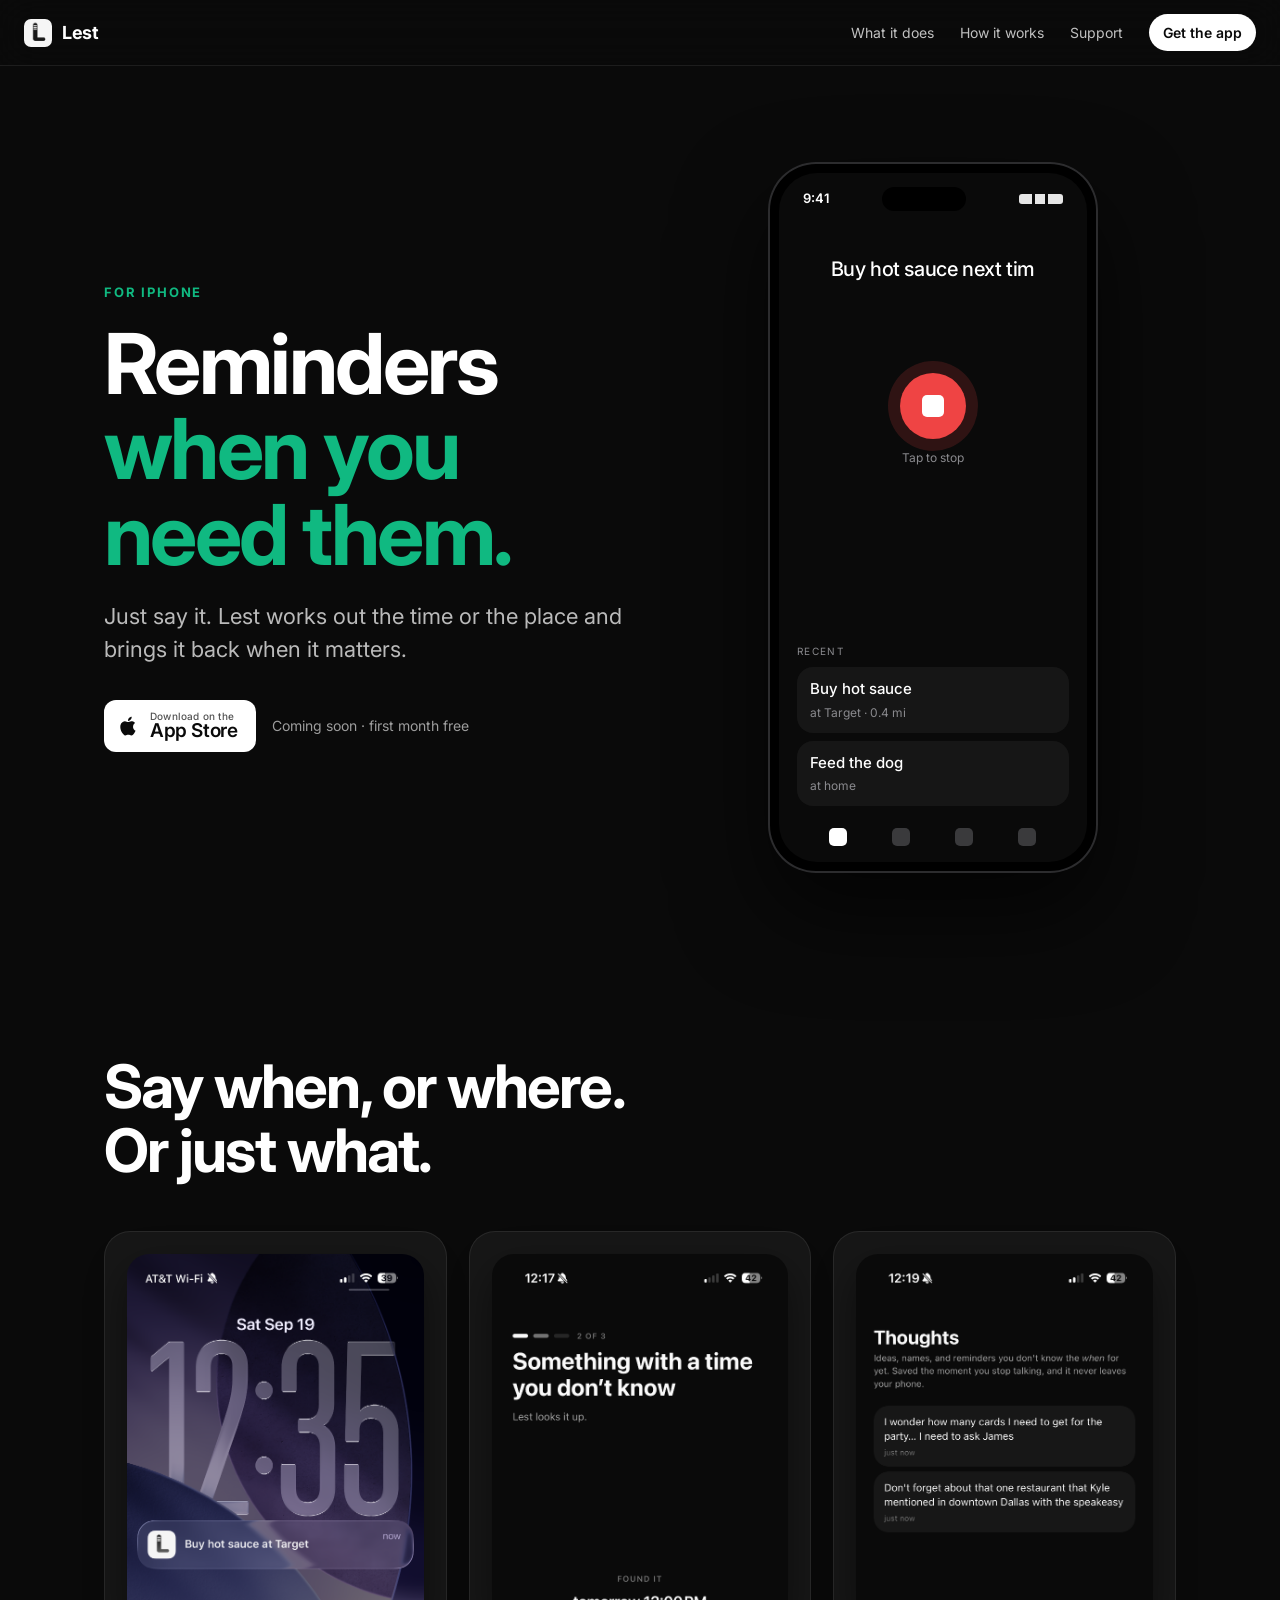
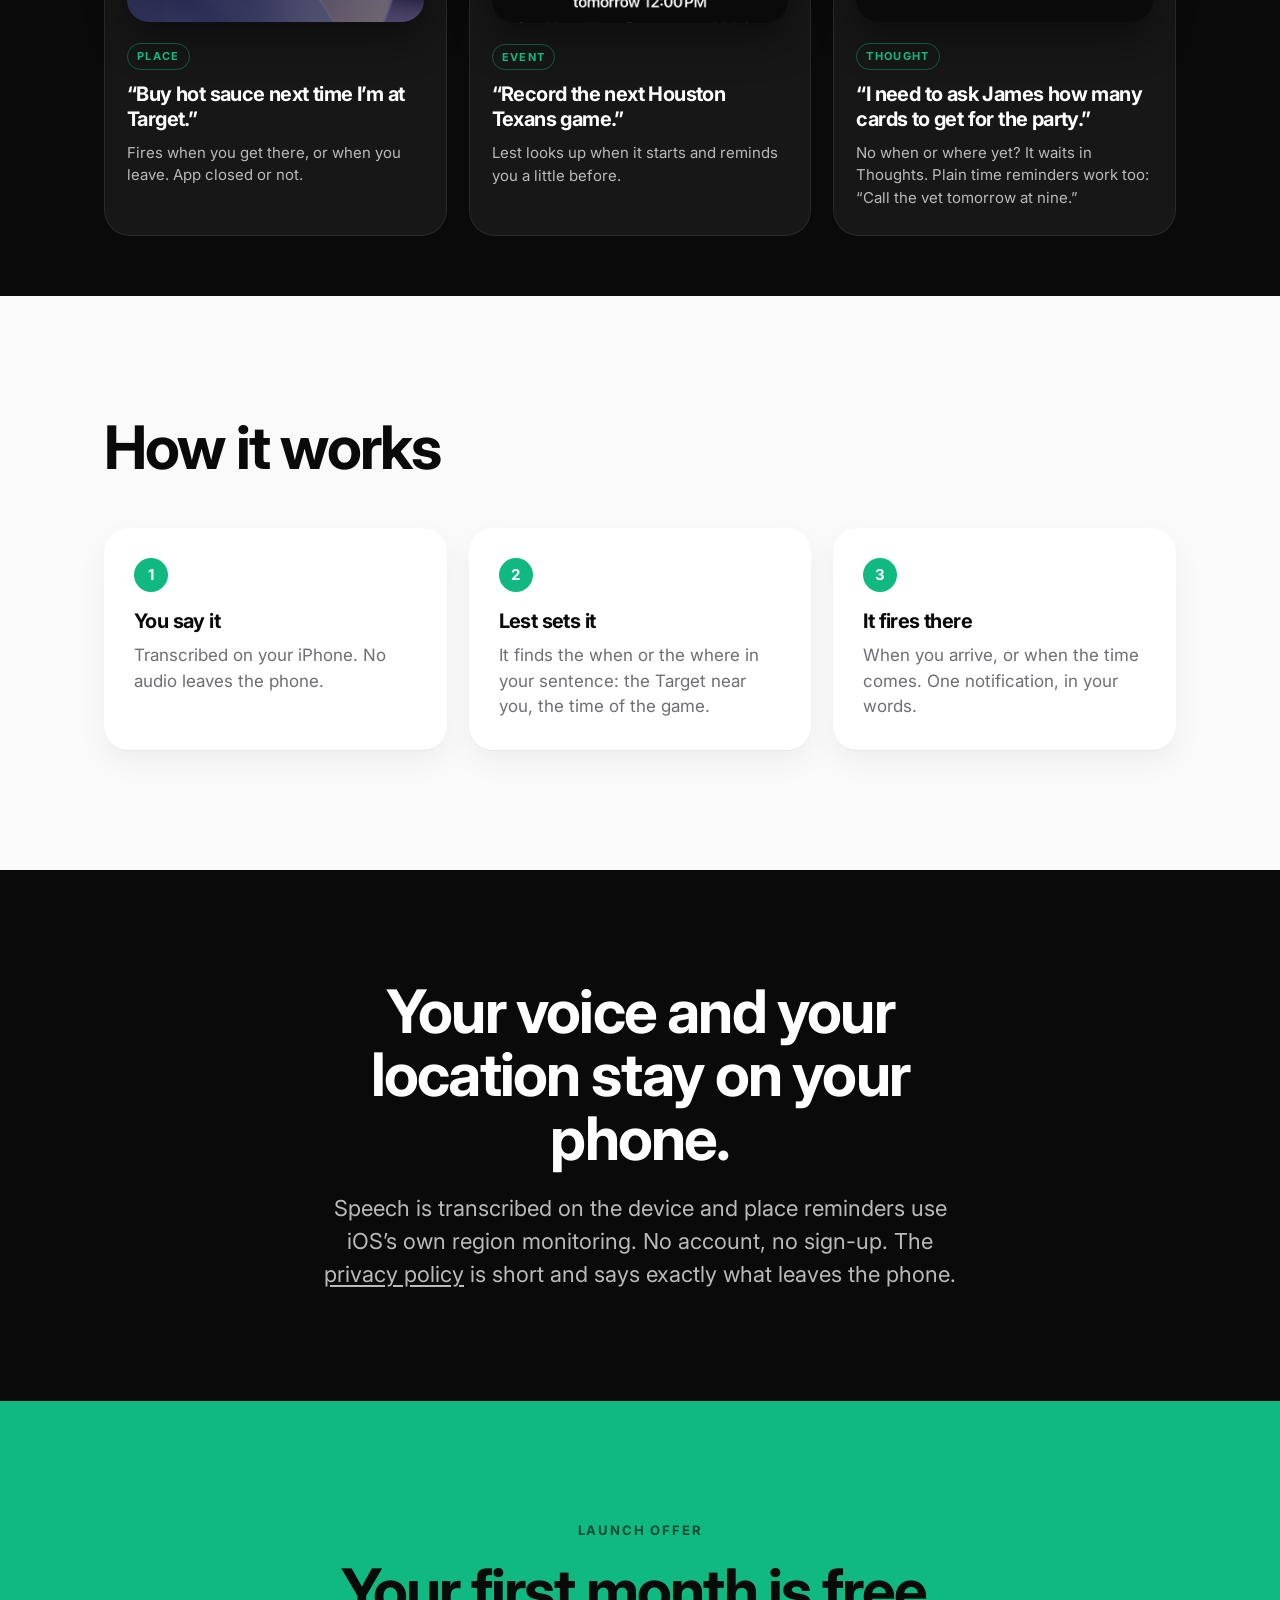
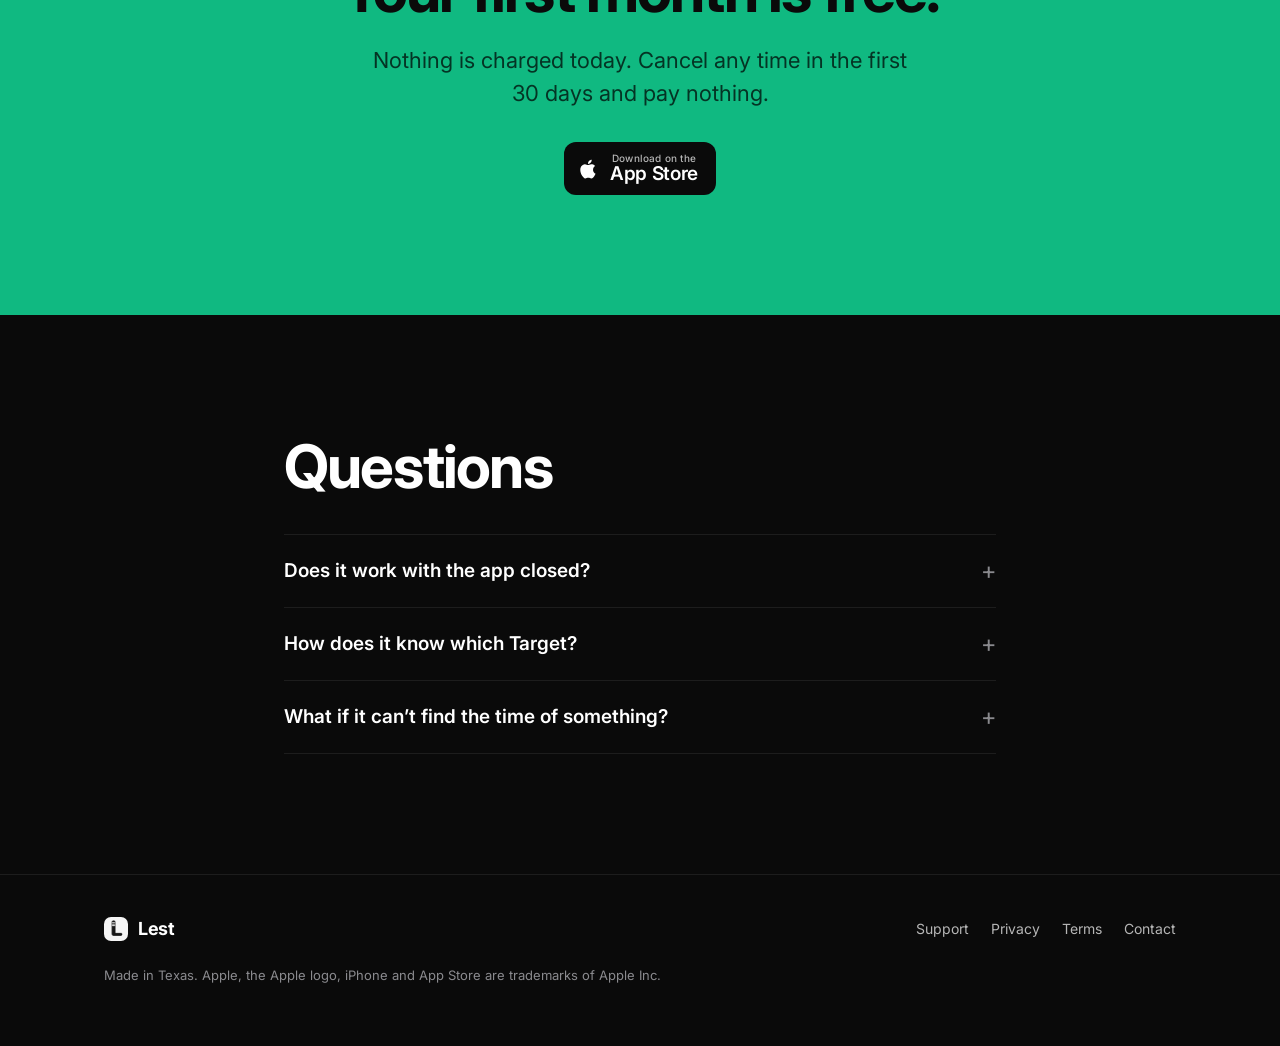
==== commit fde8a848: "site: card copy matches the screen under it Co-Authored-By: Claude Fable 5.1 <noreply@anthropic.com>" ====
--- a/index.html
+++ b/index.html
@@ -72,20 +72,20 @@
       <article class="kind reveal">
         <img src="/assets/screens/IMG_2013.png" alt="Lock screen notification: Buy hot sauce at Target" loading="lazy">
         <p class="tag">Place</p>
-        <h3>“Grab paper towels when I pass Costco.”</h3>
+        <h3>“Buy hot sauce next time I’m at Target.”</h3>
         <p>Fires when you get there, or when you leave. App closed or not.</p>
       </article>
       <article class="kind reveal">
         <img src="/assets/screens/IMG_2002.png" alt="Lest found the time of the next Texans game" loading="lazy">
         <p class="tag">Event</p>
-        <h3>“Record the next Texans game.”</h3>
-        <p>Lest looks up when it starts and reminds you just before.</p>
+        <h3>“Record the next Houston Texans game.”</h3>
+        <p>Lest looks up when it starts and reminds you a little before.</p>
       </article>
       <article class="kind reveal">
-        <img src="/assets/screens/IMG_2019.png" alt="The Lest home screen with a place, home and event reminder" loading="lazy">
-        <p class="tag">Time</p>
-        <h3>“Call the vet tomorrow at nine.”</h3>
-        <p>Plain time reminders too. No when or where yet? It waits in Thoughts.</p>
+        <img src="/assets/screens/IMG_2004.png" alt="The Thoughts tab holding two notes with no time or place yet" loading="lazy">
+        <p class="tag">Thought</p>
+        <h3>“I need to ask James how many cards to get for the party.”</h3>
+        <p>No when or where yet? It waits in Thoughts. Plain time reminders work too: “Call the vet tomorrow at nine.”</p>
       </article>
     </div>
   </div>
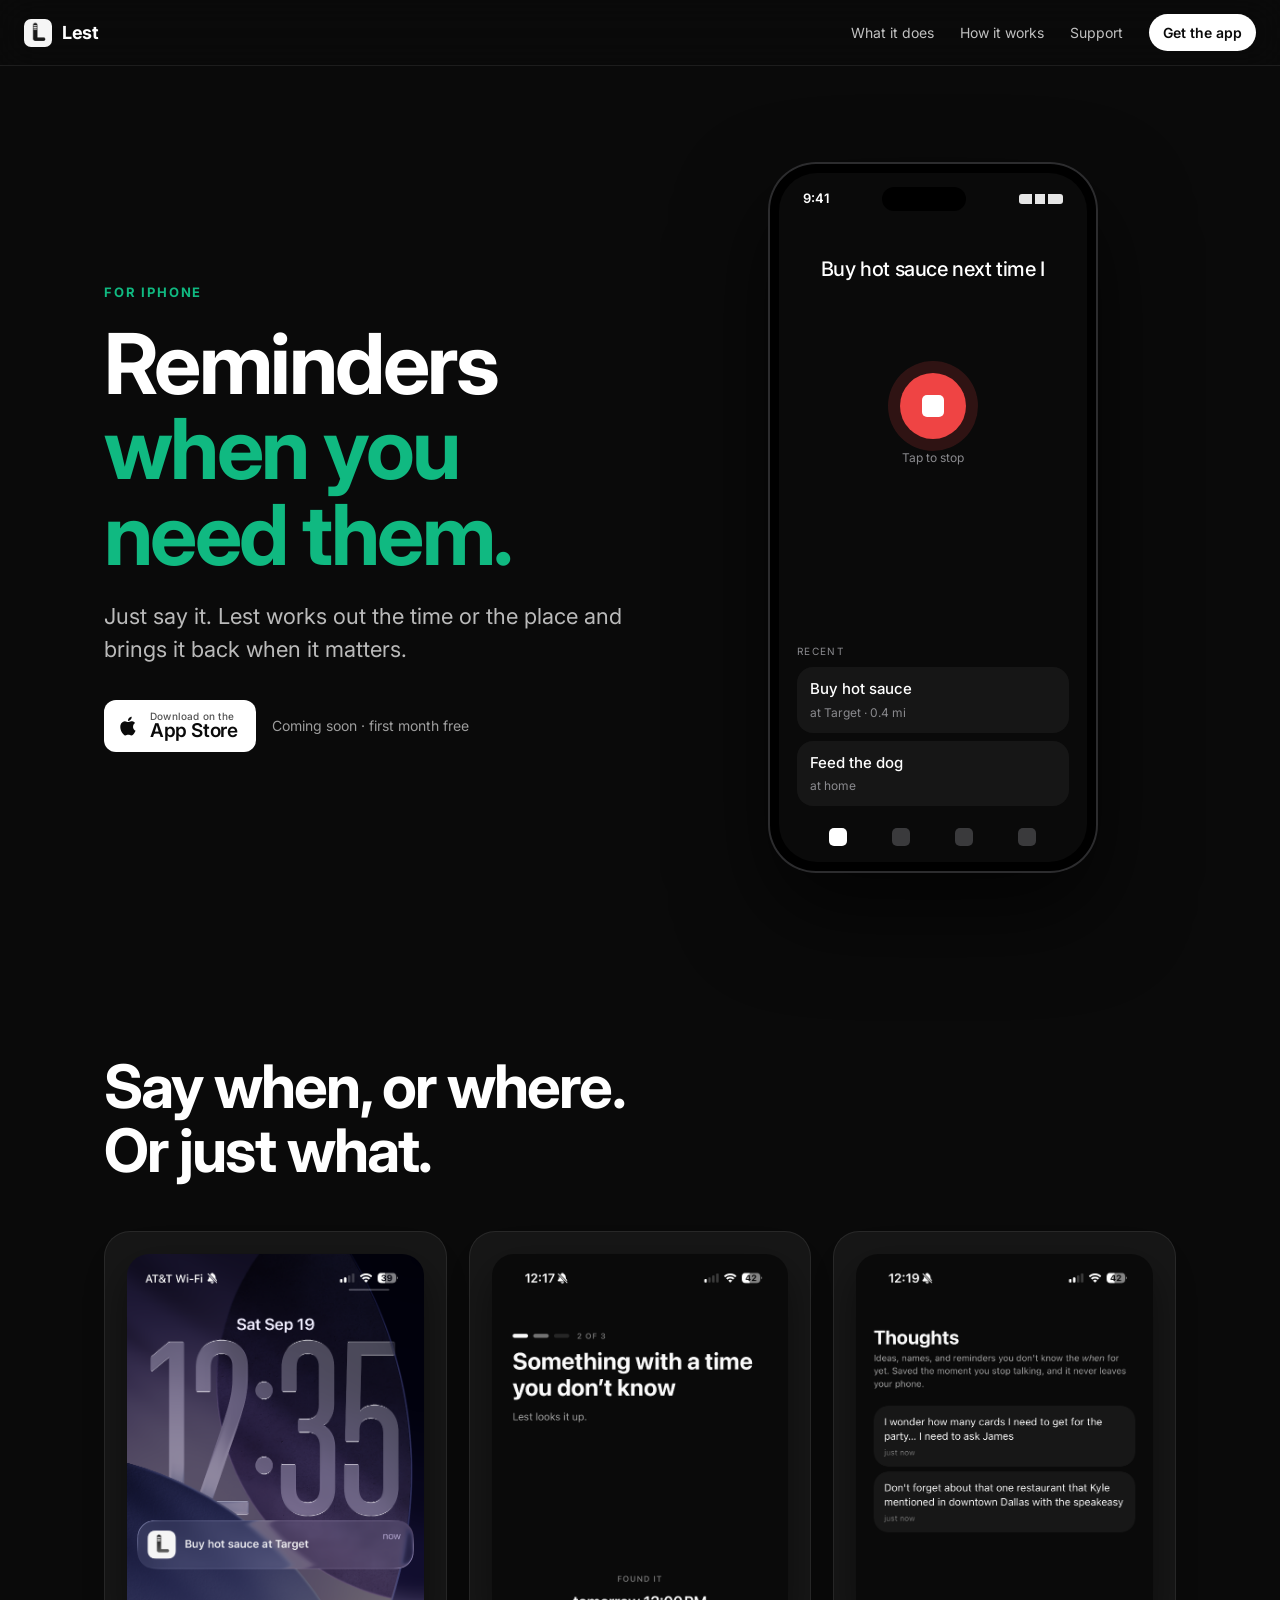
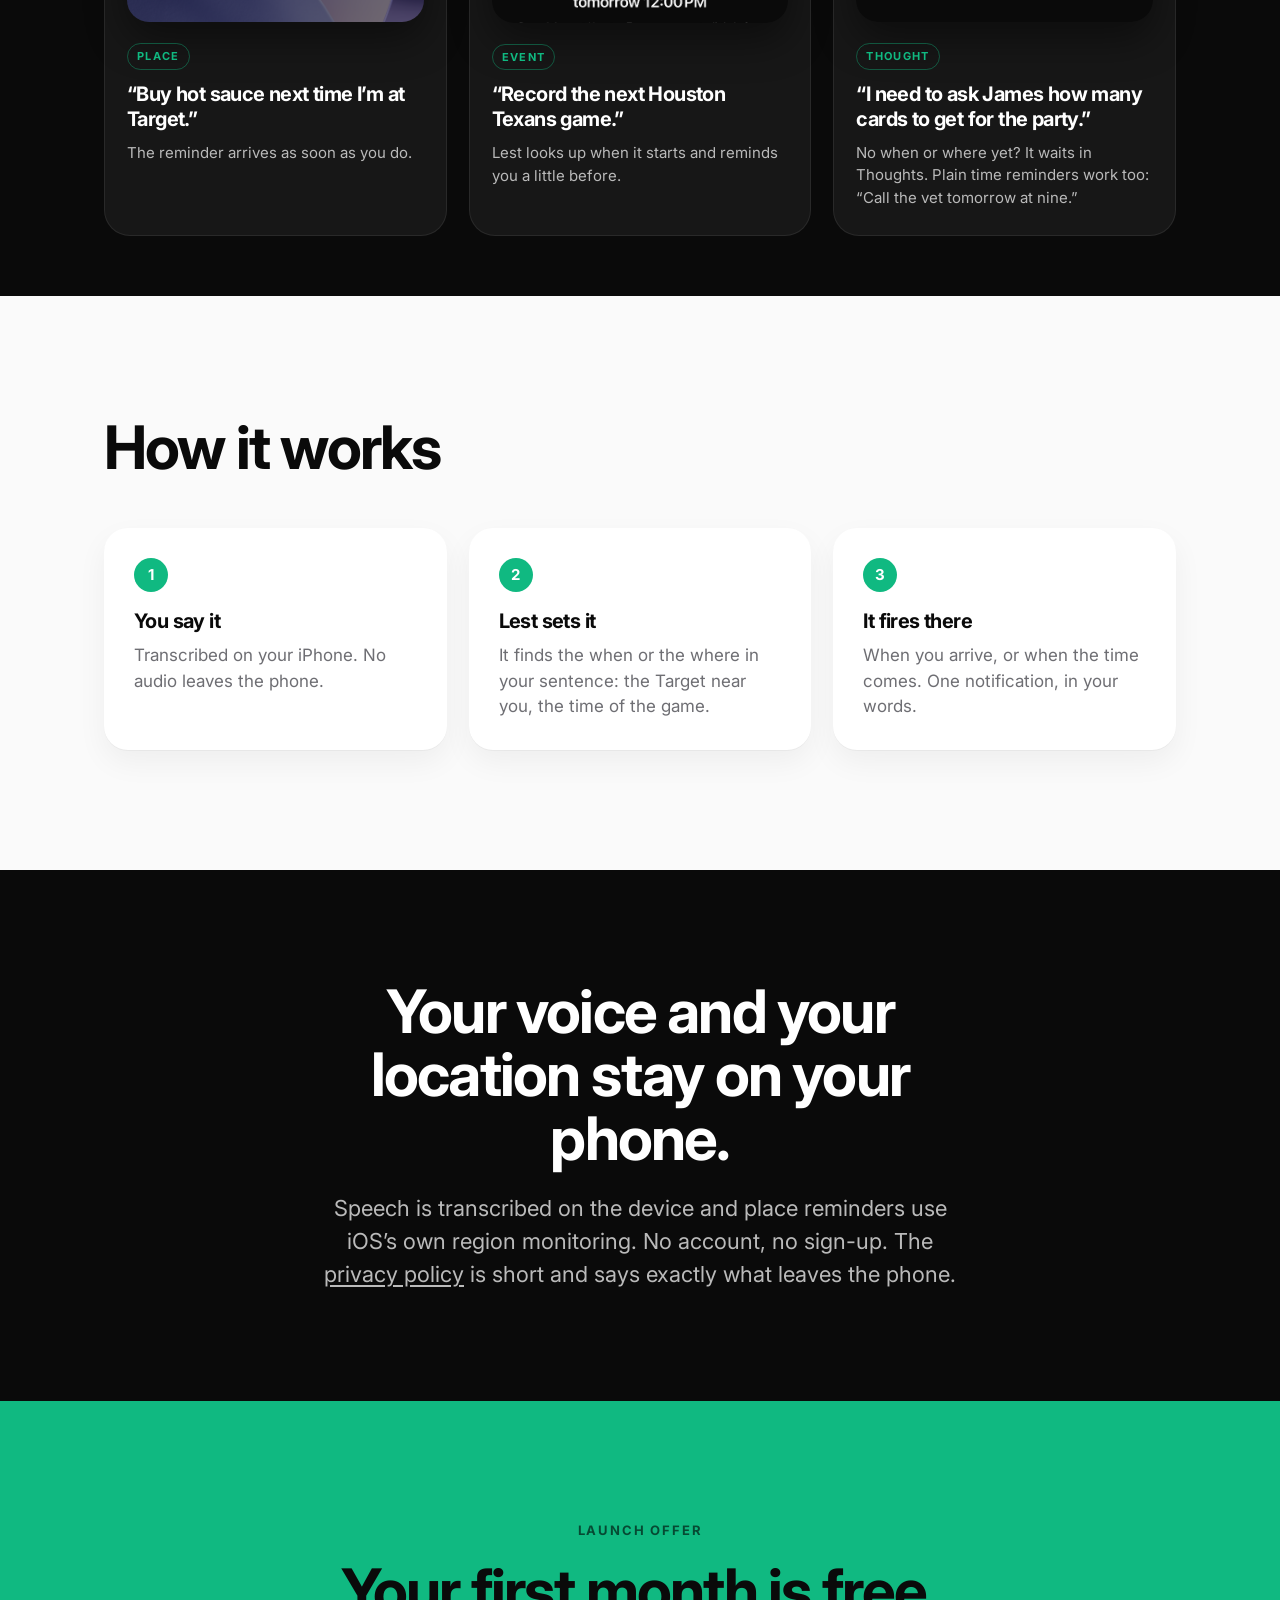
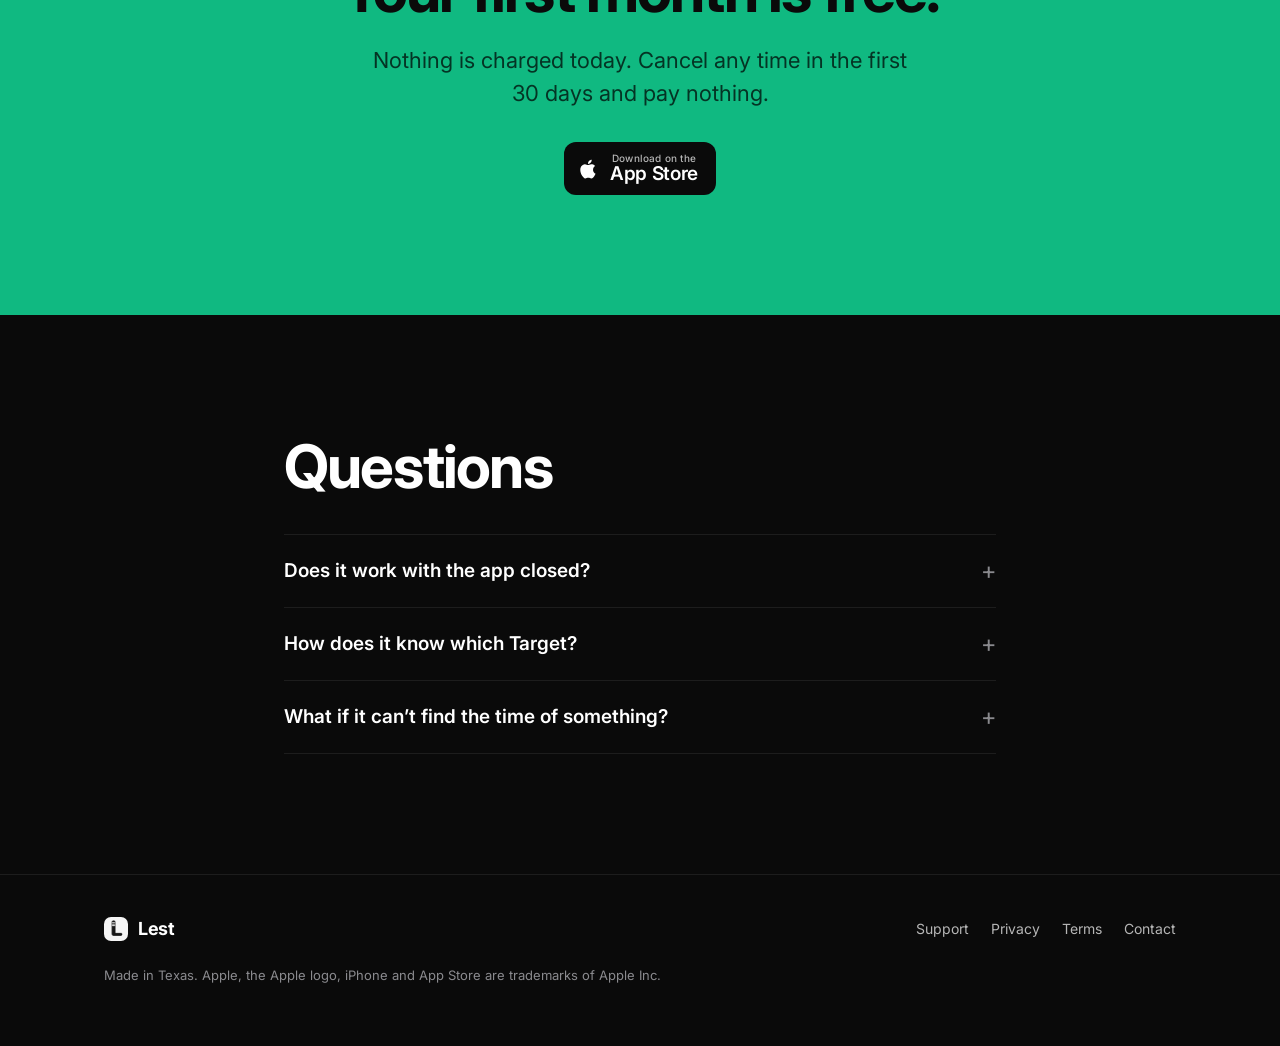
==== commit b749928b: "site: place card caption Co-Authored-By: Claude Fable 5.1 <noreply@anthropic.com>" ====
--- a/index.html
+++ b/index.html
@@ -73,7 +73,7 @@
         <img src="/assets/screens/IMG_2013.png" alt="Lock screen notification: Buy hot sauce at Target" loading="lazy">
         <p class="tag">Place</p>
         <h3>“Buy hot sauce next time I’m at Target.”</h3>
-        <p>Fires when you get there, or when you leave. App closed or not.</p>
+        <p>The reminder arrives as soon as you do.</p>
       </article>
       <article class="kind reveal">
         <img src="/assets/screens/IMG_2002.png" alt="Lest found the time of the next Texans game" loading="lazy">
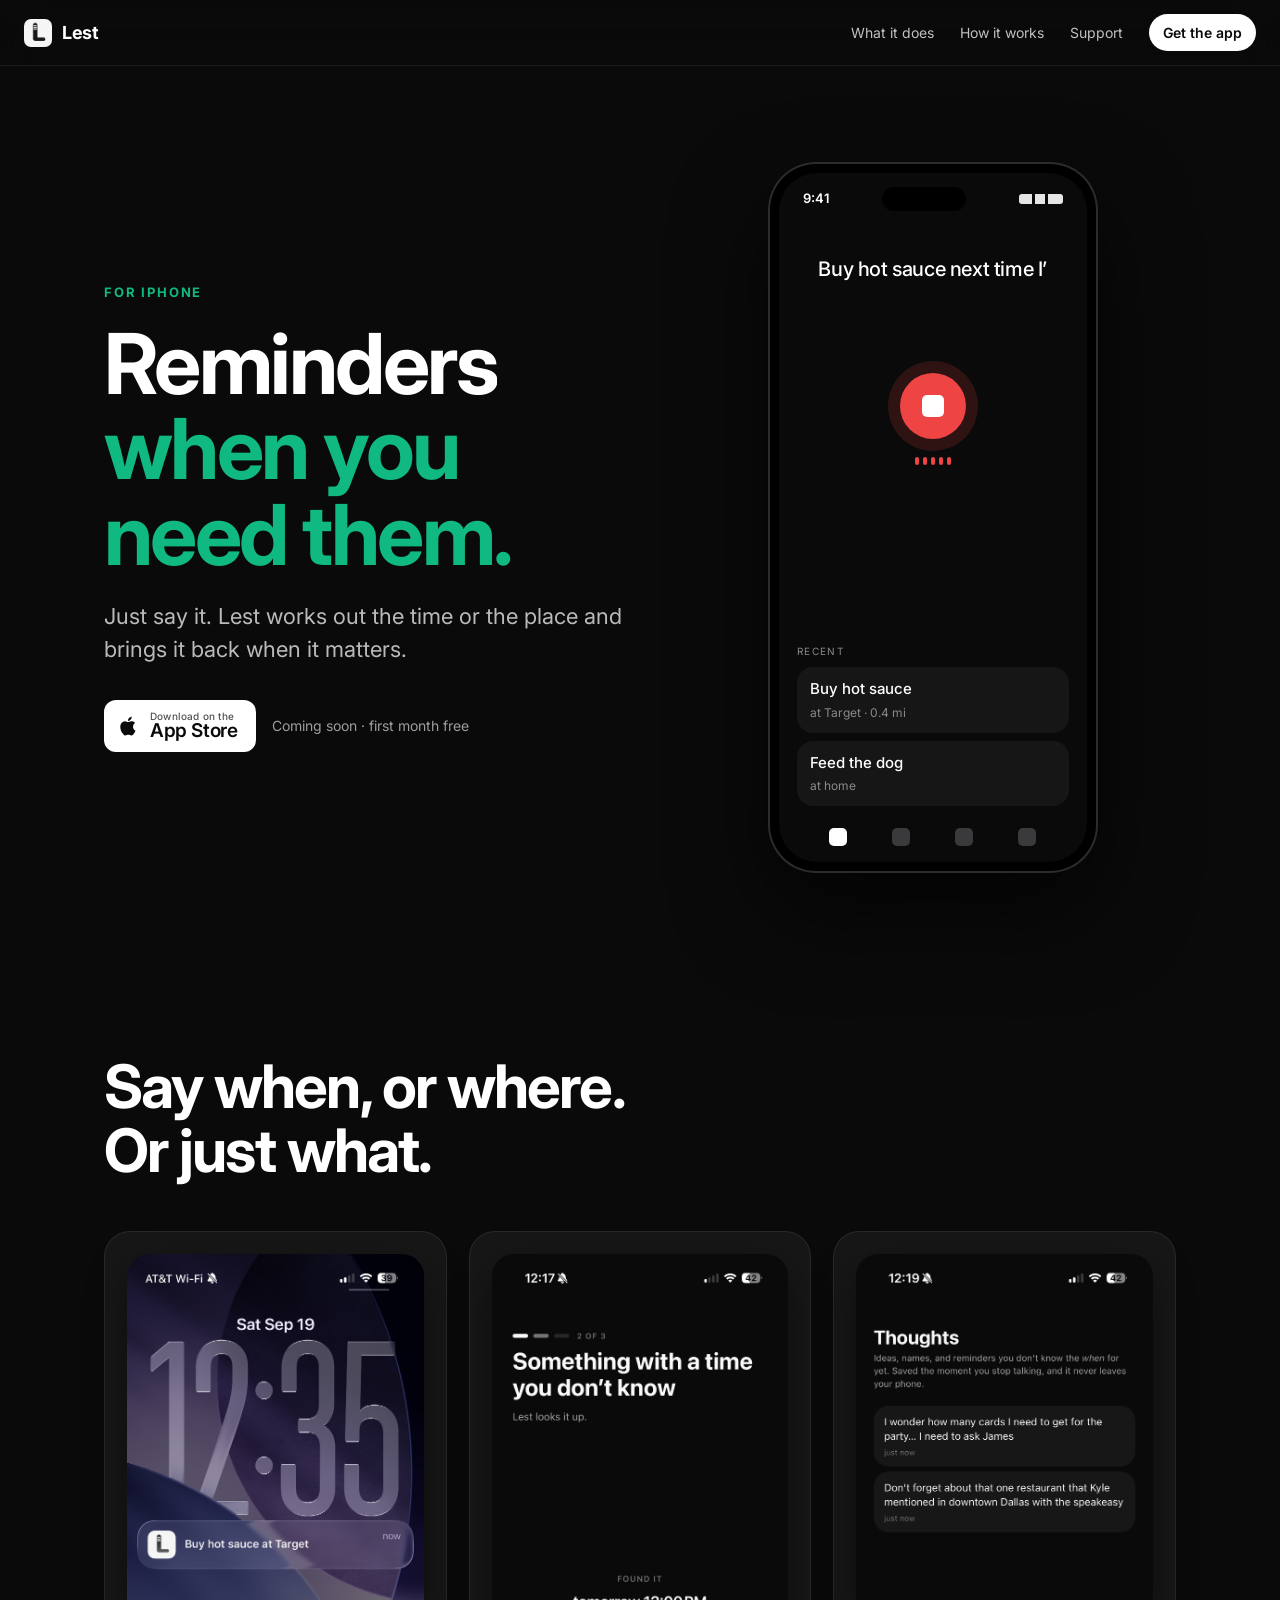
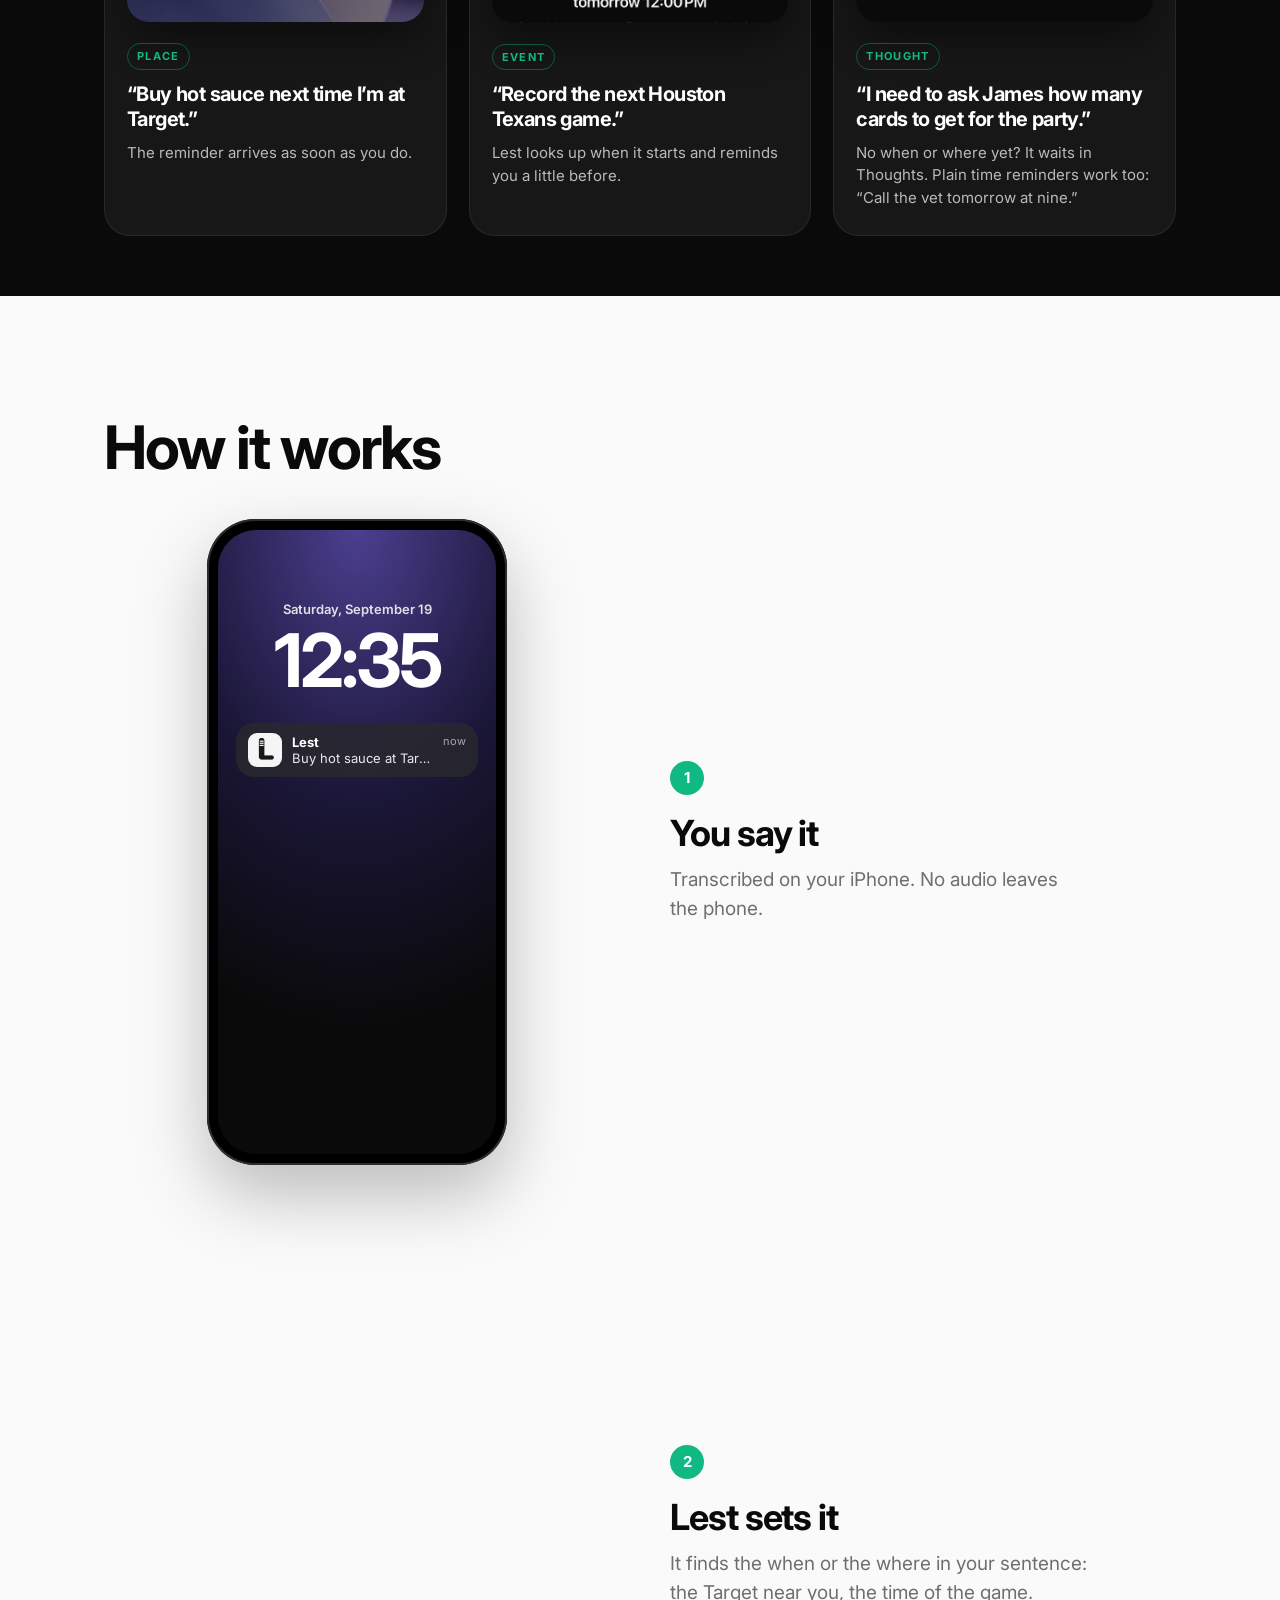
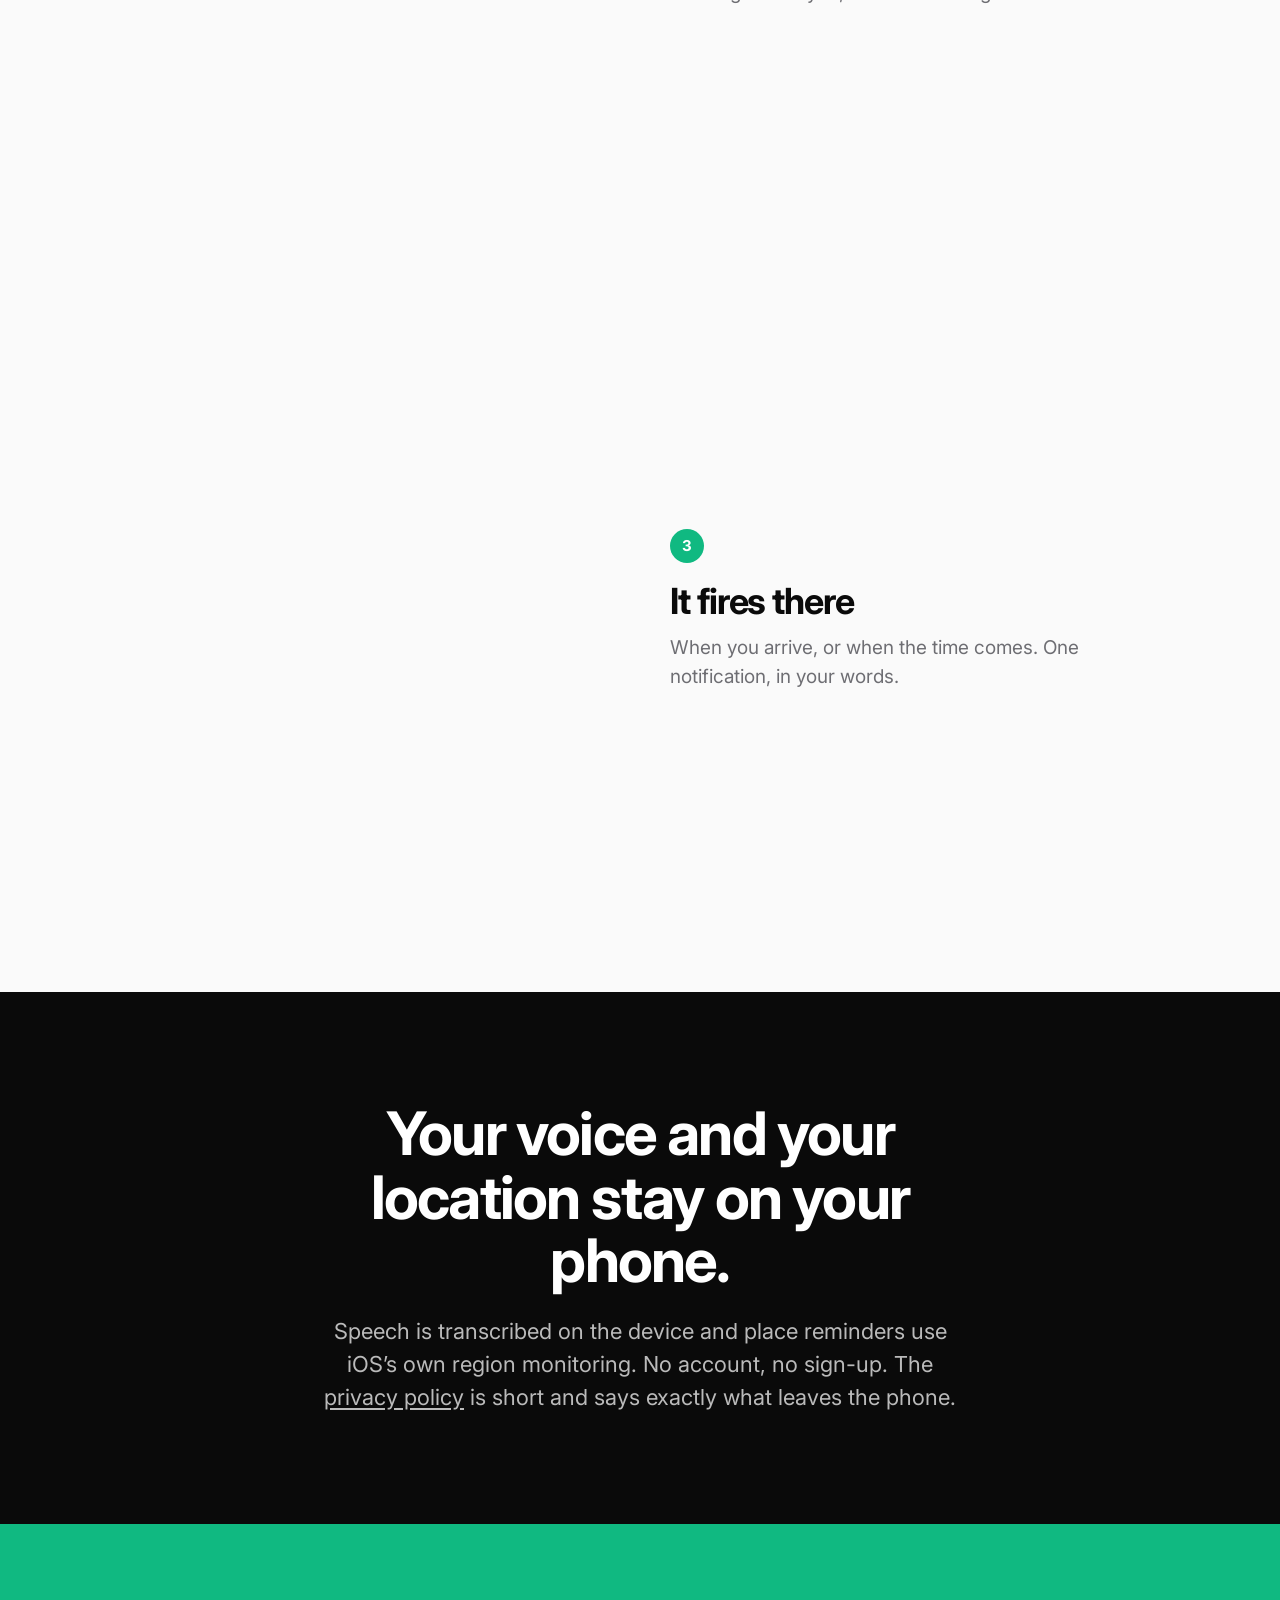
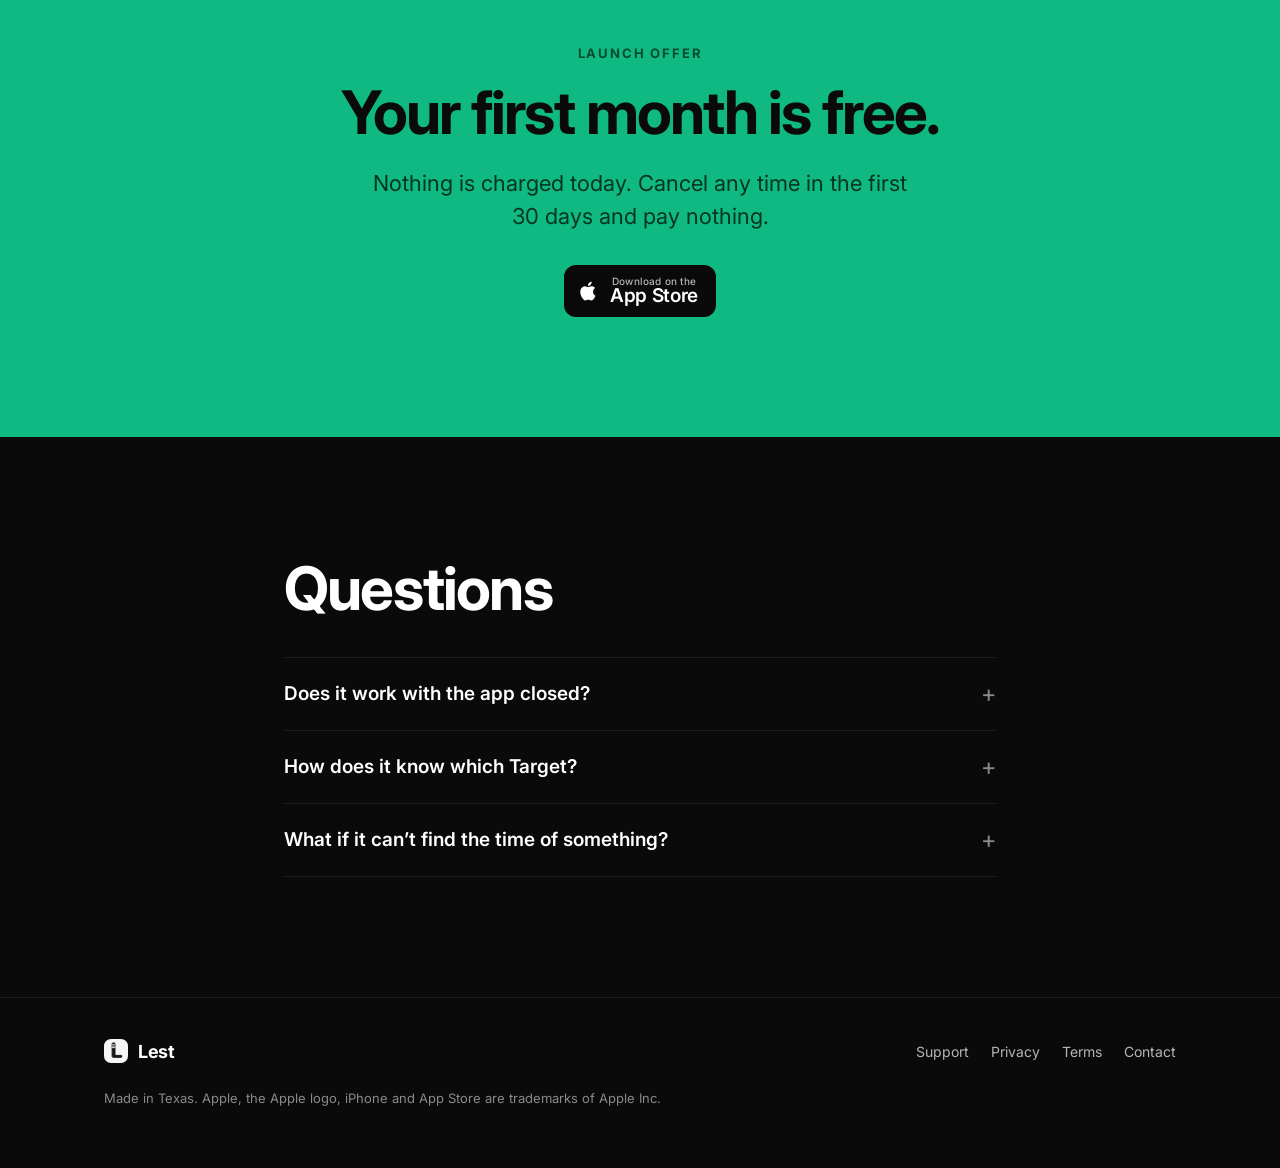
==== commit c8c72007: "site: motion. Headline rises in, phone floats, waveform while listening, pinned scroll story for how" ====
--- a/index.html
+++ b/index.html
@@ -35,7 +35,7 @@
 <section class="hero">
   <div class="hero-copy reveal">
     <p class="eyebrow">For iPhone</p>
-    <h1>Reminders <span class="accent">when you need them.</span></h1>
+    <h1><span class="w" style="--i:0"><span>Reminders</span></span> <span class="w accent" style="--i:1"><span>when</span></span> <span class="w accent" style="--i:2"><span>you</span></span> <span class="w accent" style="--i:3"><span>need</span></span> <span class="w accent" style="--i:4"><span>them.</span></span></h1>
     <p class="lede">Just say it. Lest works out the time or the place and brings it back when it matters.</p>
     <div class="cta-row">
       <a class="store" href="https://apps.apple.com/app/id6770690900" aria-label="Download on the App Store">
@@ -52,7 +52,7 @@
         <div class="statusbar"><span>9:41</span><span class="island"></span><span class="sig"></span></div>
         <p class="prompt" id="prompt">What do you want to remember?</p>
         <div class="mic" id="mic"><svg class="glyph" viewBox="0 0 24 24" width="26" height="26" aria-hidden="true"><path fill="currentColor" d="M12 15a4 4 0 0 0 4-4V6a4 4 0 1 0-8 0v5a4 4 0 0 0 4 4zm6-4a6 6 0 0 1-12 0H4a8 8 0 0 0 7 7.94V21h2v-2.06A8 8 0 0 0 20 11h-2z"/></svg><span class="stop"></span></div>
-        <p class="hint" id="hint">Tap to capture</p>
+        <div class="under"><p class="hint" id="hint">Tap to capture</p><div class="wave" id="wave"><i></i><i></i><i></i><i></i><i></i></div></div>
         <div class="recent">
           <p class="label">Recent</p>
           <div class="card new" id="card"><div class="card-title" id="cardTitle">Buy hot sauce</div><div class="card-meta" id="cardMeta">at Target · 0.4 mi</div></div>
@@ -91,14 +91,42 @@
   </div>
 </section>
 
-<!-- How it works -->
+<!-- How it works: the phone sticks, the steps scroll, the screen tells the story -->
 <section class="how" id="how">
   <div class="wrap">
     <h2 class="reveal">How it works</h2>
-    <ol class="steps">
-      <li class="reveal"><span class="num">1</span><h3>You say it</h3><p>Transcribed on your iPhone. No audio leaves the phone.</p></li>
-      <li class="reveal"><span class="num">2</span><h3>Lest sets it</h3><p>It finds the when or the where in your sentence: the Target near you, the time of the game.</p></li>
-      <li class="reveal"><span class="num">3</span><h3>It fires there</h3><p>When you arrive, or when the time comes. One notification, in your words.</p></li>
+  </div>
+  <div class="wrap story">
+    <div class="story-phone reveal" aria-hidden="true">
+      <div class="phone small" id="storyPhone" data-state="1">
+        <div class="screen">
+          <div class="statusbar"><span>9:41</span><span class="island"></span><span class="sig"></span></div>
+          <div class="s s1">
+            <p class="prompt hearing" id="sPrompt">&nbsp;</p>
+            <div class="mic rec"><svg class="glyph" viewBox="0 0 24 24" width="26" height="26" aria-hidden="true"><path fill="currentColor" d="M12 15a4 4 0 0 0 4-4V6a4 4 0 1 0-8 0v5a4 4 0 0 0 4 4zm6-4a6 6 0 0 1-12 0H4a8 8 0 0 0 7 7.94V21h2v-2.06A8 8 0 0 0 20 11h-2z"/></svg><span class="stop"></span></div>
+            <div class="under"><div class="wave on"><i></i><i></i><i></i><i></i><i></i></div></div>
+          </div>
+          <div class="s s2">
+            <p class="prompt">What do you want to remember?</p>
+            <div class="mic"><svg class="glyph" viewBox="0 0 24 24" width="26" height="26" aria-hidden="true"><path fill="currentColor" d="M12 15a4 4 0 0 0 4-4V6a4 4 0 1 0-8 0v5a4 4 0 0 0 4 4zm6-4a6 6 0 0 1-12 0H4a8 8 0 0 0 7 7.94V21h2v-2.06A8 8 0 0 0 20 11h-2z"/></svg><span class="stop"></span></div>
+            <div class="under"><p class="hint">Tap to capture</p></div>
+            <div class="recent"><p class="label">Recent</p>
+              <div class="card new pop"><div class="card-title">Buy hot sauce</div><div class="card-meta found"><span class="ping"></span>at Target · 0.4 mi</div></div>
+              <div class="card"><div class="card-title">Feed the dog</div><div class="card-meta">at home</div></div>
+            </div>
+          </div>
+          <div class="s s3 lock">
+            <p class="lock-date">Saturday, September 19</p>
+            <p class="lock-time">12:35</p>
+            <div class="banner"><img src="/assets/icon.png" alt="" width="34" height="34"><div><b>Lest</b><span>Buy hot sauce at Target</span></div><em>now</em></div>
+          </div>
+        </div>
+      </div>
+    </div>
+    <ol class="story-steps">
+      <li data-step="1"><span class="num">1</span><h3>You say it</h3><p>Transcribed on your iPhone. No audio leaves the phone.</p></li>
+      <li data-step="2"><span class="num">2</span><h3>Lest sets it</h3><p>It finds the when or the where in your sentence: the Target near you, the time of the game.</p></li>
+      <li data-step="3"><span class="num">3</span><h3>It fires there</h3><p>When you arrive, or when the time comes. One notification, in your words.</p></li>
     </ol>
   </div>
 </section>
--- a/site.css
+++ b/site.css
@@ -21,6 +21,15 @@
 h3 { font-size: clamp(22px, 2.6vw, 30px); line-height: 1.15; }
 p { margin: 0; }
 .accent { color: var(--accent); }
+h1 .w { display: inline-block; overflow: hidden; vertical-align: bottom; padding-bottom: .12em; margin-bottom: -.12em; }
+h1 .w > span { display: inline-block; transform: translateY(110%); animation: rise .9s cubic-bezier(.2,.7,.2,1) forwards; animation-delay: calc(.15s + var(--i) * .07s); }
+@keyframes rise { to { transform: none; } }
+@keyframes float { 0%, 100% { transform: translateY(0); } 50% { transform: translateY(-12px); } }
+@keyframes wave { 0%, 100% { height: 6px; } 50% { height: 22px; } }
+@keyframes ping { 0% { transform: scale(.5); opacity: .9; } 100% { transform: scale(2.6); opacity: 0; } }
+@keyframes pop { 0% { opacity: 0; transform: translateY(14px) scale(.96); } 100% { opacity: 1; transform: none; } }
+@keyframes drop { 0% { opacity: 0; transform: translateY(-28px) scale(.96); } 100% { opacity: 1; transform: none; } }
+@media (prefers-reduced-motion: reduce) { h1 .w > span { transform: none; animation: none; } .demo .phone, .card.pop, .banner, .wave i { animation: none !important; } .banner { opacity: 1 !important; } }
 .eyebrow { font-size: 13px; font-weight: 700; letter-spacing: 0.14em; text-transform: uppercase; color: var(--accent); margin-bottom: 18px; }
 .lede { font-size: clamp(18px, 2vw, 22px); line-height: 1.5; color: rgba(255,255,255,0.72); max-width: 560px; margin-top: 22px; }
 .wrap { max-width: var(--max); margin: 0 auto; padding: 0 24px; }
@@ -54,6 +63,7 @@
 
 /* Demo phone: drawn like the app, straight, no tricks */
 .demo { display: flex; justify-content: center; }
+.demo .phone { animation: float 7s ease-in-out infinite; }
 .phone { width: min(330px, 84vw); aspect-ratio: 9 / 19.4; border-radius: 48px; background: #000; padding: 11px; box-shadow: 0 40px 90px rgba(0,0,0,.65), inset 0 0 0 2px #2c2c2e; }
 .screen { position: relative; height: 100%; border-radius: 38px; background: #0a0a0a; padding: 12px 18px 16px; display: flex; flex-direction: column; overflow: hidden; }
 .statusbar { display: flex; justify-content: space-between; align-items: center; font-size: 13px; font-weight: 600; color: #fff; padding: 2px 6px 0; }
@@ -68,33 +78,71 @@
 .mic.rec { background: #ef4444; box-shadow: 0 0 0 12px rgba(239,68,68,.16); }
 .mic.rec .glyph { opacity: 0; transform: scale(.6); }
 .mic.rec .stop { opacity: 1; transform: none; }
-.hint { text-align: center; font-size: 12px; color: var(--muted); margin-top: 10px; }
+.under { position: relative; height: 24px; margin-top: 10px; }
+.hint { position: absolute; inset: 0; text-align: center; font-size: 12px; color: var(--muted); transition: opacity .25s; }
+.hint.off { opacity: 0; }
+.wave { position: absolute; inset: 0; display: flex; justify-content: center; align-items: center; gap: 4px; opacity: 0; transition: opacity .25s; }
+.wave.on { opacity: 1; }
+.wave i { width: 4px; height: 8px; border-radius: 2px; background: #ef4444; animation: wave .9s ease-in-out infinite; }
+.wave i:nth-child(2) { animation-delay: .12s; } .wave i:nth-child(3) { animation-delay: .24s; } .wave i:nth-child(4) { animation-delay: .36s; } .wave i:nth-child(5) { animation-delay: .48s; }
 .recent { margin-top: auto; }
 .recent .label { font-size: 10px; letter-spacing: .14em; text-transform: uppercase; color: var(--muted); margin-bottom: 8px; }
 .card { background: #161616; border-radius: 16px; padding: 11px 13px; margin-bottom: 8px; }
 .card-title { font-size: 15px; font-weight: 500; }
 .card-meta { font-size: 12px; color: var(--muted); margin-top: 3px; }
-.card.new { transition: opacity .45s ease, transform .45s cubic-bezier(.2,.7,.2,1); }
-.card.new.hidden { opacity: 0; transform: translateY(10px); }
-.card.new .card-meta.found { color: var(--accent); }
+.card.new { transition: opacity .5s ease, transform .55s cubic-bezier(.34,1.4,.64,1); }
+.card.new.hidden { opacity: 0; transform: translateY(14px) scale(.97); }
+.card-meta.found { color: var(--accent); }
+.ping { display: inline-block; width: 8px; height: 8px; border-radius: 50%; background: var(--accent); margin-right: 6px; position: relative; vertical-align: middle; }
+.ping::after { content: ""; position: absolute; inset: 0; border-radius: 50%; background: var(--accent); animation: ping 1.6s cubic-bezier(0,0,.2,1) infinite; }
 .tabs { display: flex; justify-content: space-around; padding: 14px 10px 0; }
 .tabs span { width: 18px; height: 18px; border-radius: 5px; background: #3a3a3c; }
 .tabs span.on { background: #fff; }
 
-/* How */
-.how { background: var(--paper); color: var(--ink); padding: 120px 0; }
-.how h2 { max-width: 820px; }
-.steps { list-style: none; margin: 48px 0 0; padding: 0; display: grid; grid-template-columns: repeat(3, 1fr); gap: 22px; }
-.steps h3 { font-size: 20px; }
-.steps li { background: #fff; border-radius: 24px; padding: 30px; box-shadow: 0 1px 0 rgba(0,0,0,.04), 0 12px 30px rgba(0,0,0,.05); }
-.steps .num { display: inline-grid; place-items: center; width: 34px; height: 34px; border-radius: 50%; background: var(--accent); color: #fff; font-weight: 700; font-size: 15px; margin-bottom: 18px; }
-.steps h3 { margin-bottom: 10px; }
-.steps p { color: var(--muted-dark); }
-@media (max-width: 640px) { .steps { grid-template-columns: 1fr; } .how { padding: 80px 0; } }
+/* How: pinned phone, scrolling steps */
+.how { background: var(--paper); color: var(--ink); padding: 120px 0 40px; }
+.story { display: grid; grid-template-columns: 1fr 1fr; gap: 60px; align-items: start; margin-top: 20px; }
+.story-phone { position: sticky; top: 12vh; height: 76vh; display: flex; align-items: center; justify-content: center; }
+.phone.small { width: min(300px, 76vw); box-shadow: 0 30px 70px rgba(0,0,0,.25), inset 0 0 0 2px #2c2c2e; }
+.phone.small .screen { color: #fff; }
+.s { position: absolute; inset: 0; padding: 44px 18px 16px; display: flex; flex-direction: column; opacity: 0; transform: scale(.985); transition: opacity .5s ease, transform .5s ease; pointer-events: none; }
+.phone[data-state="1"] .s1, .phone[data-state="2"] .s2, .phone[data-state="3"] .s3 { opacity: 1; transform: none; }
+.s .prompt { margin-top: 12px; }
+.s .recent { margin-top: auto; }
+.phone[data-state="2"] .card.pop { animation: pop .6s cubic-bezier(.34,1.4,.64,1) both; animation-delay: .25s; }
+.lock { background: radial-gradient(120% 80% at 50% 0%, #4b3f8f 0%, #1a1636 55%, #0a0a0a 100%); align-items: center; padding-top: 70px; }
+.lock-date { font-size: 13px; font-weight: 600; opacity: .85; }
+.lock-time { font-size: 74px; font-weight: 700; letter-spacing: -0.04em; line-height: 1; margin-top: 4px; }
+.banner { margin-top: 26px; width: 100%; display: flex; align-items: center; gap: 10px; background: rgba(40,40,46,.85); backdrop-filter: blur(16px); border-radius: 18px; padding: 10px 12px; opacity: 0; }
+.banner img { border-radius: 9px; }
+.banner div { flex: 1; min-width: 0; line-height: 1.25; }
+.banner b { display: block; font-size: 13px; }
+.banner span { display: block; font-size: 13px; opacity: .9; white-space: nowrap; overflow: hidden; text-overflow: ellipsis; }
+.banner em { font-style: normal; font-size: 11px; opacity: .6; align-self: flex-start; }
+.phone[data-state="3"] .banner { animation: drop .7s cubic-bezier(.34,1.3,.64,1) both; animation-delay: .35s; }
+.story-steps { list-style: none; margin: 0; padding: 0; }
+.story-steps li { min-height: 76vh; display: flex; flex-direction: column; justify-content: center; opacity: .28; transition: opacity .45s ease; }
+.story-steps li.active { opacity: 1; }
+.story-steps h3 { font-size: clamp(26px, 3vw, 36px); margin-bottom: 12px; }
+.story-steps p { color: var(--muted-dark); font-size: 19px; max-width: 420px; }
+.story-steps .num { display: inline-grid; place-items: center; width: 34px; height: 34px; border-radius: 50%; background: var(--accent); color: #fff; font-weight: 700; font-size: 15px; margin-bottom: 18px; }
+@media (max-width: 900px) {
+  .how { padding-top: 80px; }
+  .story { grid-template-columns: 1fr; gap: 0; }
+  .story-phone { top: 64px; height: 46vh; z-index: 1; }
+  .phone.small { width: min(200px, 56vw); }
+  .phone.small .screen { padding: 10px 14px 12px; }
+  .s { padding: 30px 14px 12px; }
+  .s .prompt { font-size: 16px; min-height: 60px; }
+  .lock-time { font-size: 54px; }
+  .story-steps li { min-height: 60vh; text-align: center; align-items: center; justify-content: flex-end; padding-bottom: 5vh; }
+  .story-steps li:last-child { padding-bottom: 8vh; }
+}
 
 /* Kinds: three cards */
 .kinds { padding: 110px 0 60px; }
 .kinds h2 { max-width: 820px; }
+.grid3 .kind:nth-child(2) { transition-delay: .12s; } .grid3 .kind:nth-child(3) { transition-delay: .24s; }
 .grid3 { display: grid; grid-template-columns: repeat(3, 1fr); gap: 22px; margin-top: 48px; }
 .kind { background: var(--ink-2); border: 1px solid var(--line); border-radius: 26px; padding: 22px 22px 26px; }
 .kind img { width: 100%; border-radius: 22px; box-shadow: 0 16px 40px rgba(0,0,0,.45); margin-bottom: 20px; aspect-ratio: 1206 / 1500; object-fit: cover; object-position: top; }
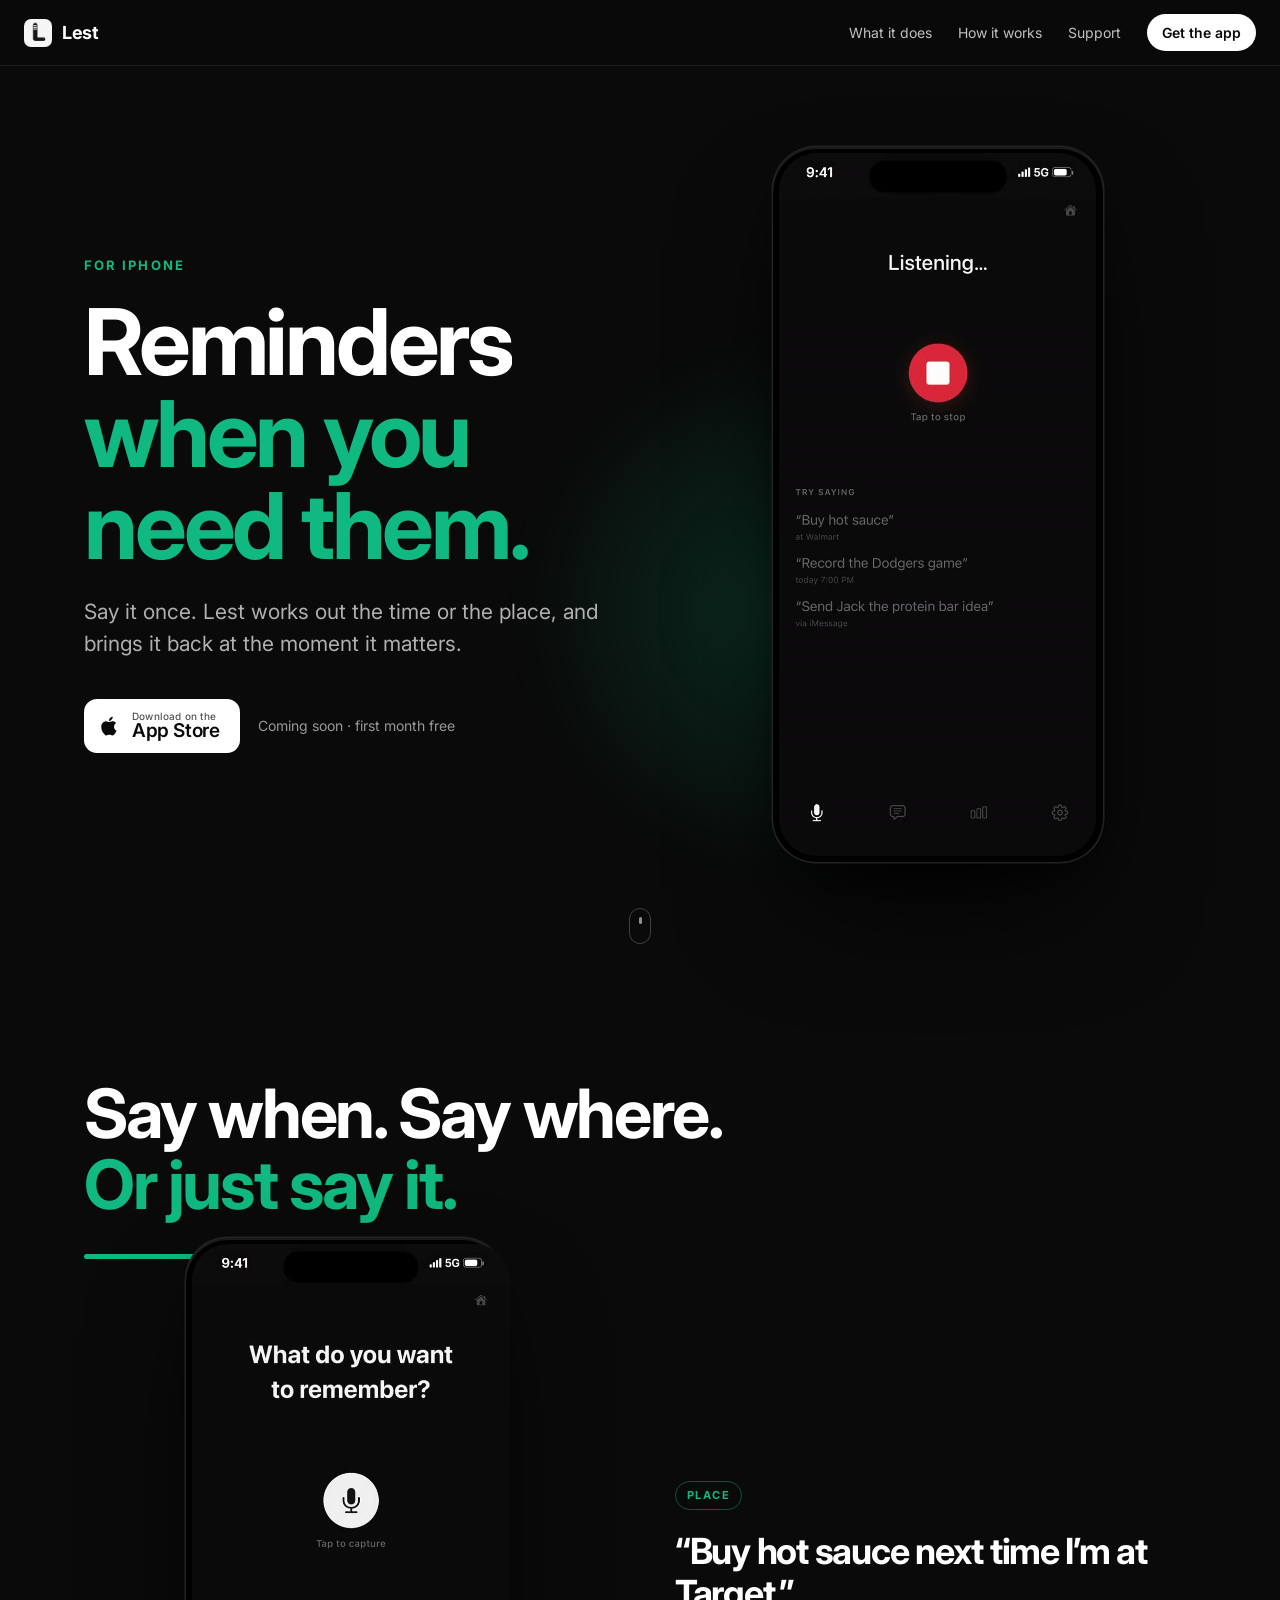
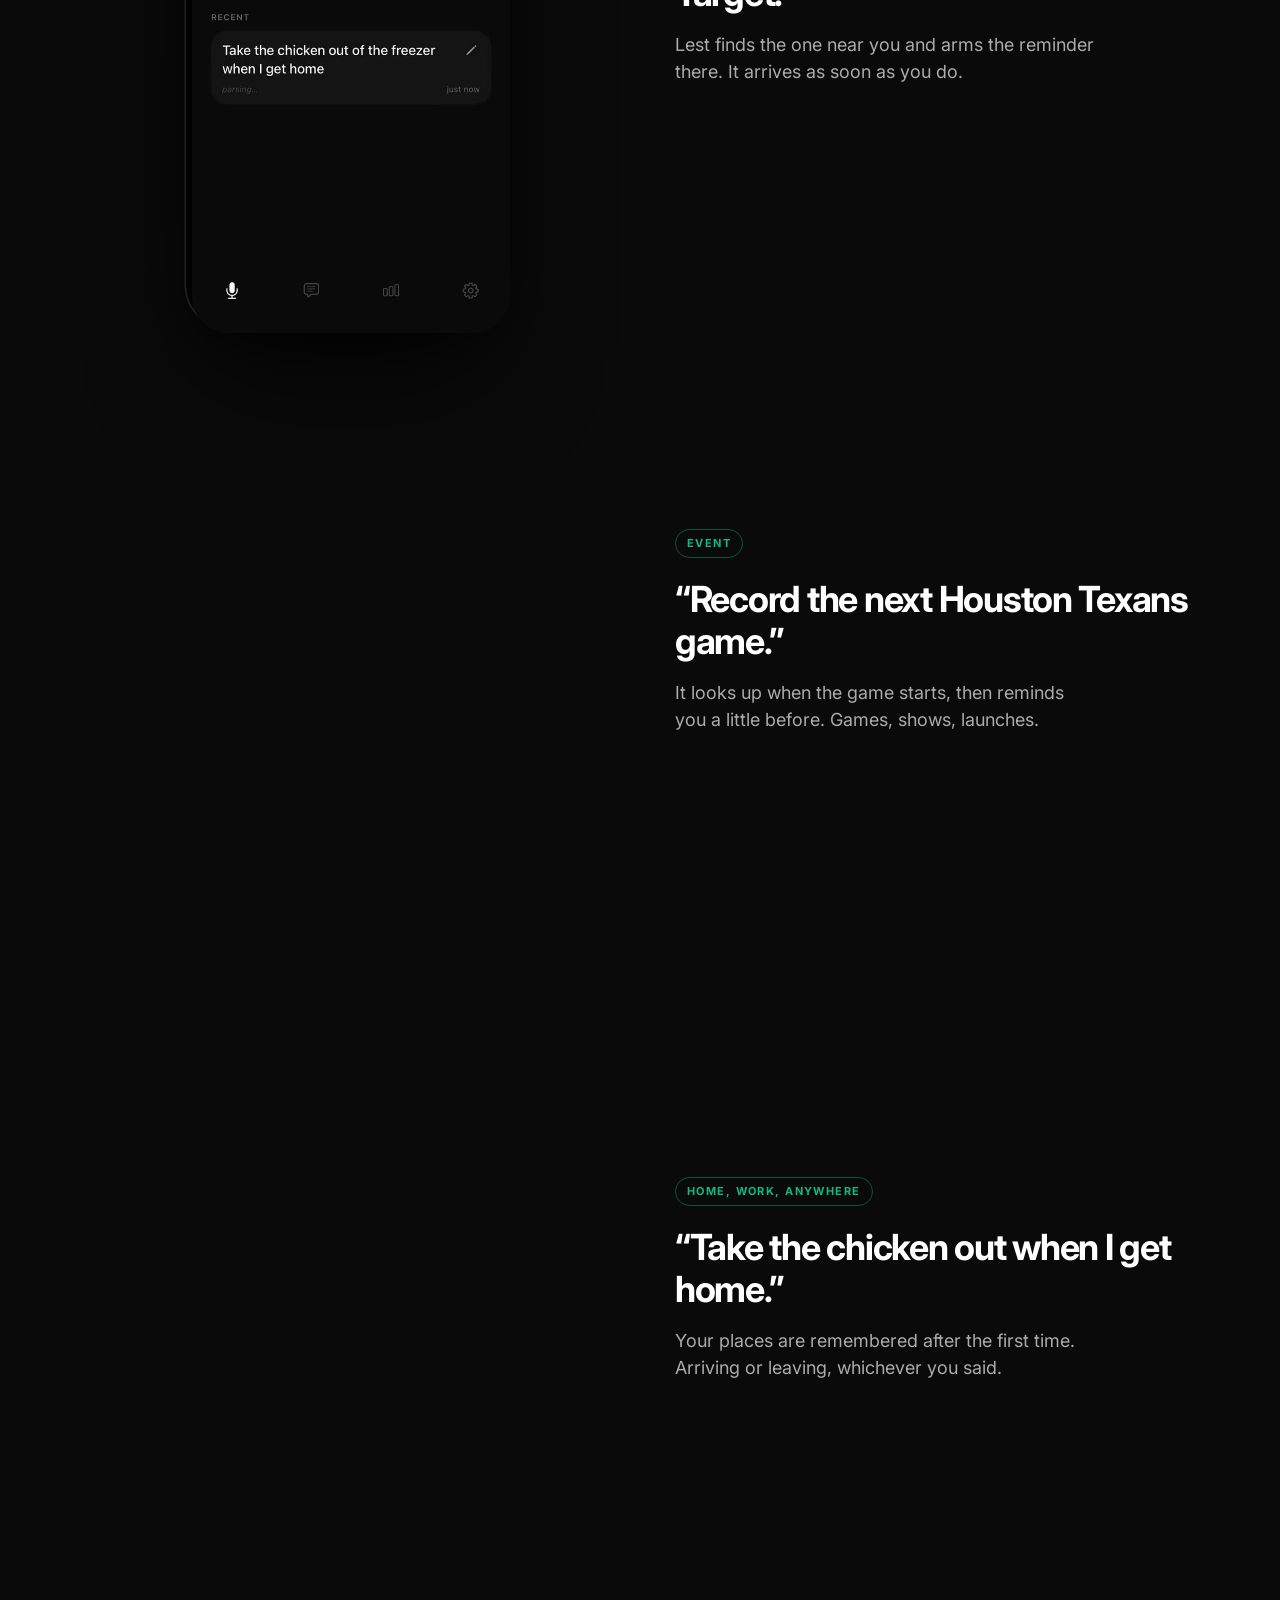
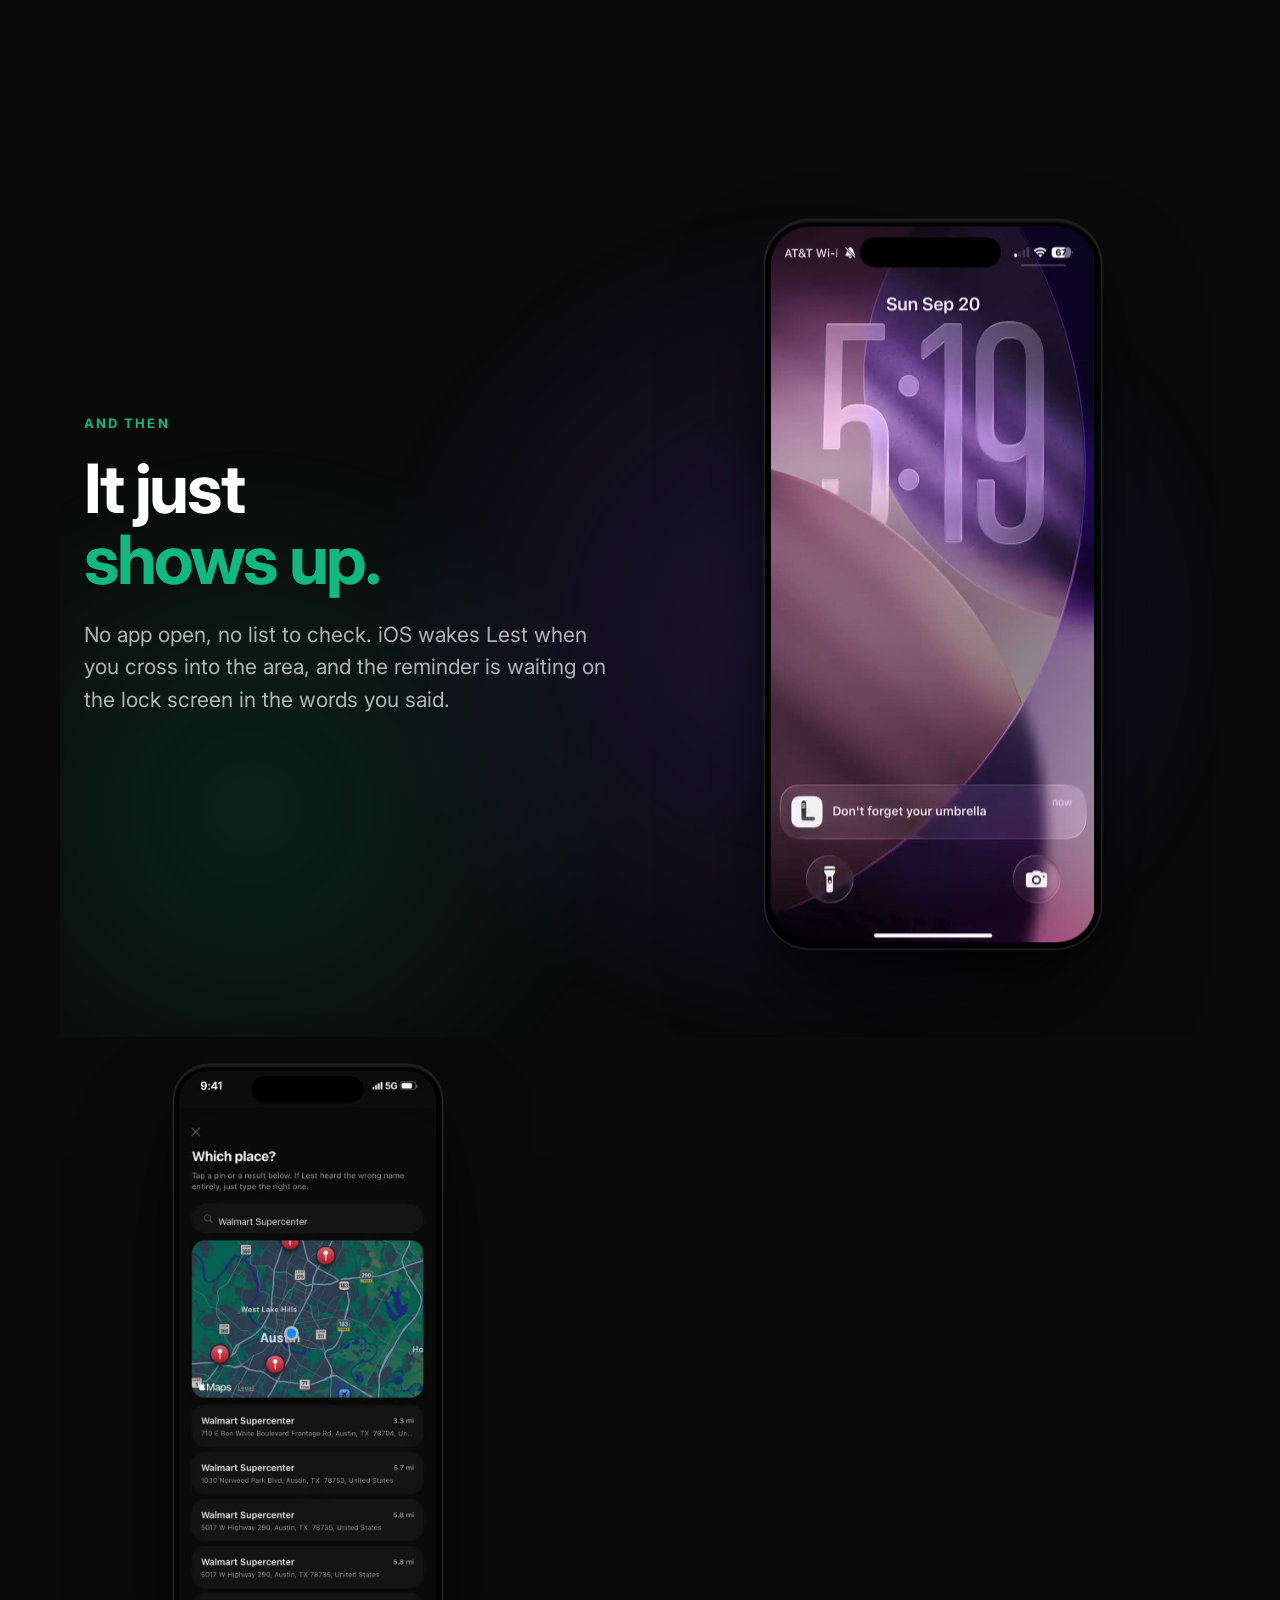
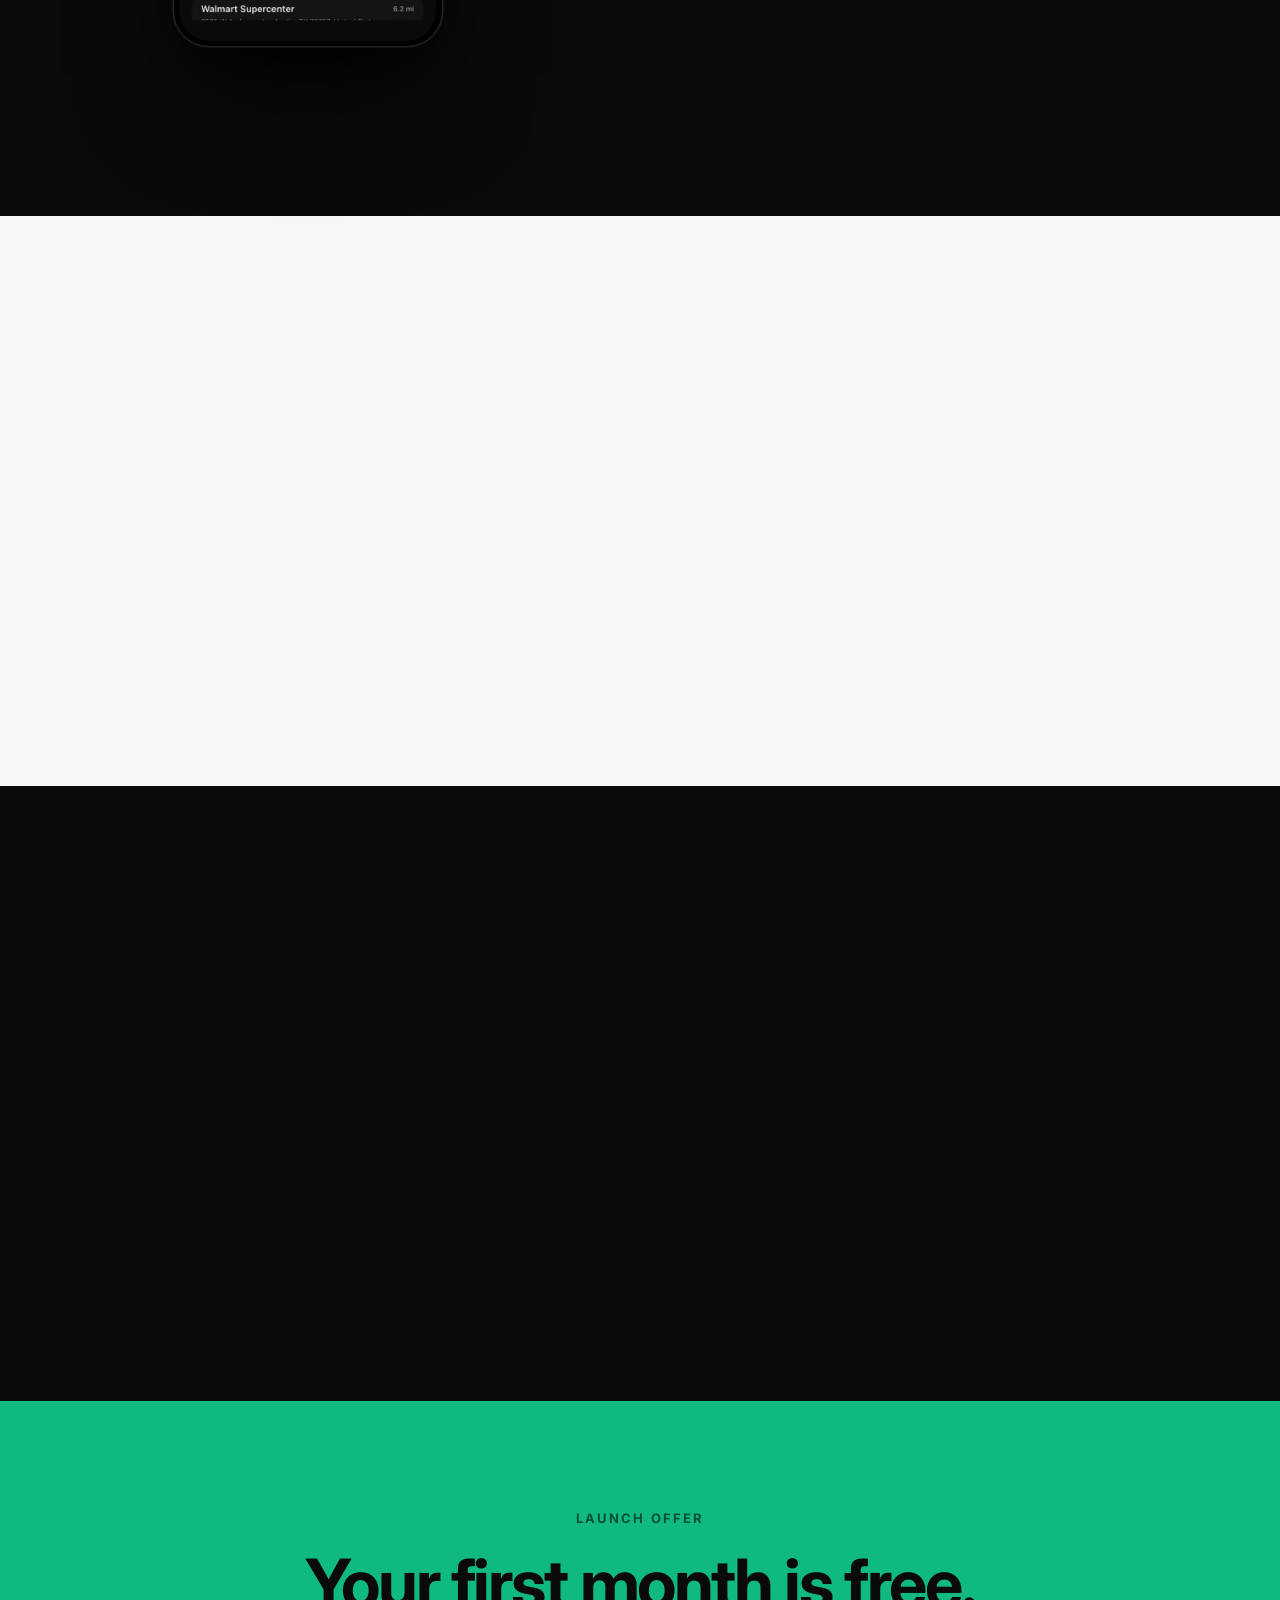
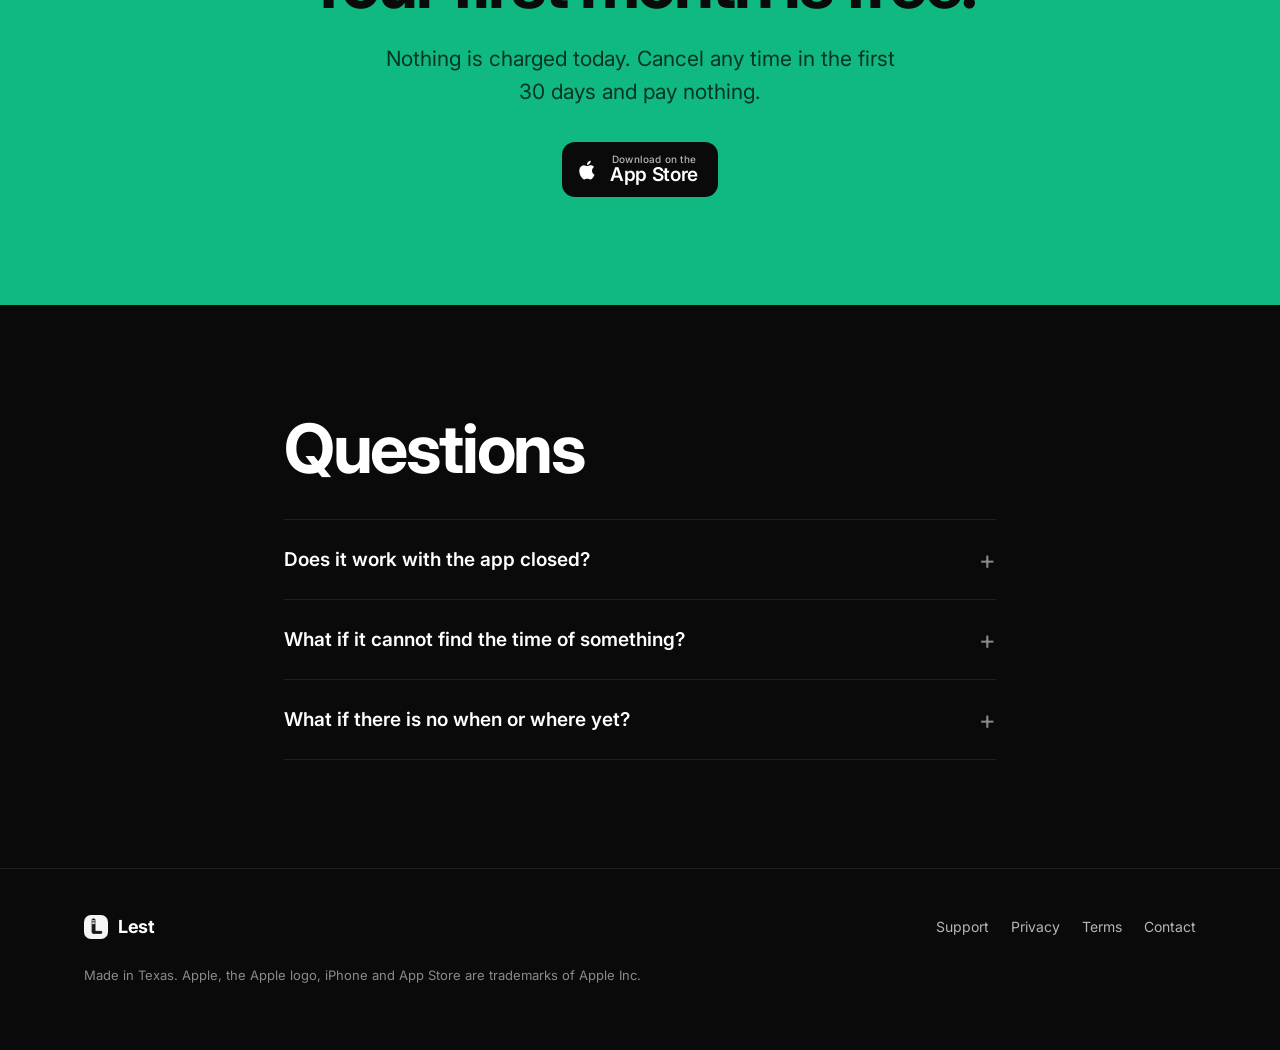
==== commit 9567e579: "site v4: real app footage in real phones, pinned chapters, scroll and pointer parallax The hero, the" ====
--- a/index.html
+++ b/index.html
@@ -2,11 +2,11 @@
 <html lang="en">
 <head>
 <meta charset="utf-8">
-<meta name="viewport" content="width=device-width, initial-scale=1">
+<meta name="viewport" content="width=device-width, initial-scale=1, viewport-fit=cover">
 <title>Lest: Voice Reminders</title>
-<meta name="description" content="Reminders when you need them. Just say it; Lest works out the time or the place and brings it back when it matters. For iPhone.">
+<meta name="description" content="Reminders when you need them. Say it once; Lest works out the time or the place and brings it back when it matters. For iPhone.">
 <meta property="og:title" content="Lest: Voice Reminders">
-<meta property="og:description" content="Reminders when you need them. Just say it; Lest works out the time or the place and brings it back when it matters.">
+<meta property="og:description" content="Reminders when you need them. Say it once; Lest works out the time or the place and brings it back when it matters.">
 <meta property="og:image" content="https://getlest.app/assets/og.png">
 <meta property="og:url" content="https://getlest.app/">
 <meta name="theme-color" content="#0a0a0a">
@@ -19,7 +19,7 @@
 </head>
 <body>
 
-<header class="nav" id="nav">
+<header class="nav">
   <a class="brand" href="/"><img src="/assets/icon.png" alt="" width="28" height="28"><span>Lest</span></a>
   <nav>
     <a href="#kinds">What it does</a>
@@ -31,115 +31,119 @@
 
 <main>
 
-<!-- Hero: headline left, the live demo right -->
+<!-- hero -->
 <section class="hero">
-  <div class="hero-copy reveal">
-    <p class="eyebrow">For iPhone</p>
-    <h1><span class="w" style="--i:0"><span>Reminders</span></span> <span class="w accent" style="--i:1"><span>when</span></span> <span class="w accent" style="--i:2"><span>you</span></span> <span class="w accent" style="--i:3"><span>need</span></span> <span class="w accent" style="--i:4"><span>them.</span></span></h1>
-    <p class="lede">Just say it. Lest works out the time or the place and brings it back when it matters.</p>
-    <div class="cta-row">
+  <div class="glow" data-pointer="26"></div>
+  <div class="hero-copy">
+    <p class="eyebrow rise" style="--d:.05s">For iPhone</p>
+    <h1 data-words>Reminders <em>when you need them.</em></h1>
+    <p class="lede rise" style="--d:.55s">Say it once. Lest works out the time or the place, and brings it back at the moment it matters.</p>
+    <div class="cta rise" style="--d:.66s">
       <a class="store" href="https://apps.apple.com/app/id6770690900" aria-label="Download on the App Store">
         <svg viewBox="0 0 24 24" width="22" height="22" aria-hidden="true"><path fill="currentColor" d="M16.4 12.7c0-2.6 2.1-3.8 2.2-3.9-1.2-1.8-3.1-2-3.7-2-1.6-.2-3.1.9-3.9.9-.8 0-2-.9-3.4-.9-1.7 0-3.3 1-4.2 2.6-1.8 3.1-.5 7.8 1.3 10.3.9 1.2 1.9 2.6 3.2 2.6 1.3-.1 1.8-.8 3.3-.8s2 .8 3.4.8c1.4 0 2.3-1.3 3.1-2.5 1-1.4 1.4-2.8 1.4-2.9-.1 0-2.7-1-2.7-4.2zM13.9 5c.7-.8 1.2-2 1-3.1-1 0-2.2.7-2.9 1.5-.6.7-1.2 1.9-1.1 3 1.1.1 2.3-.6 3-1.4z"/></svg>
         <span><small>Download on the</small>App Store</span>
       </a>
-      <span class="soon">Coming soon · first month free</span>
+      <span class="soon">Coming soon &middot; first month free</span>
     </div>
   </div>
 
-  <div class="demo reveal" aria-hidden="true">
-    <div class="phone">
-      <div class="screen">
-        <div class="statusbar"><span>9:41</span><span class="island"></span><span class="sig"></span></div>
-        <p class="prompt" id="prompt">What do you want to remember?</p>
-        <div class="mic" id="mic"><svg class="glyph" viewBox="0 0 24 24" width="26" height="26" aria-hidden="true"><path fill="currentColor" d="M12 15a4 4 0 0 0 4-4V6a4 4 0 1 0-8 0v5a4 4 0 0 0 4 4zm6-4a6 6 0 0 1-12 0H4a8 8 0 0 0 7 7.94V21h2v-2.06A8 8 0 0 0 20 11h-2z"/></svg><span class="stop"></span></div>
-        <div class="under"><p class="hint" id="hint">Tap to capture</p><div class="wave" id="wave"><i></i><i></i><i></i><i></i><i></i></div></div>
-        <div class="recent">
-          <p class="label">Recent</p>
-          <div class="card new" id="card"><div class="card-title" id="cardTitle">Buy hot sauce</div><div class="card-meta" id="cardMeta">at Target · 0.4 mi</div></div>
-          <div class="card"><div class="card-title">Feed the dog</div><div class="card-meta">at home</div></div>
-        </div>
-        <div class="tabs"><span class="on"></span><span></span><span></span><span></span></div>
+  <div class="hero-phone rise" style="--d:.3s" data-par="0.09" data-pointer="12">
+    <div class="phone" style="--pw:330px">
+      <video src="/assets/clips/hero.mp4" poster="/assets/clips/hero.jpg"
+             muted loop playsinline preload="auto" data-inview></video>
+    </div>
+  </div>
+
+  <div class="scroll-hint" aria-hidden="true"><span></span></div>
+</section>
+
+<!-- three kinds, one pinned phone -->
+<section class="kinds" id="kinds">
+  <div class="kinds-head">
+    <h2 class="reveal">Say when. Say where.<br><em>Or just say it.</em></h2>
+    <div class="rule reveal"></div>
+  </div>
+
+  <div class="kinds-inner">
+    <div class="kinds-phone">
+      <div class="phone" style="--pw:318px">
+        <video class="ch on" data-ch="0" src="/assets/clips/place.mp4" poster="/assets/clips/place.jpg" muted loop playsinline preload="auto"></video>
+        <video class="ch" data-ch="1" src="/assets/clips/event.mp4" poster="/assets/clips/event.jpg" muted loop playsinline preload="metadata"></video>
+        <video class="ch" data-ch="2" src="/assets/clips/home.mp4" poster="/assets/clips/home.jpg" muted loop playsinline preload="metadata"></video>
       </div>
+    </div>
+
+    <ol class="chapters">
+      <li data-ch="0">
+        <span class="tag">Place</span>
+        <h3>&ldquo;Buy hot sauce next time I&rsquo;m at Target.&rdquo;</h3>
+        <p>Lest finds the one near you and arms the reminder there. It arrives as soon as you do.</p>
+      </li>
+      <li data-ch="1">
+        <span class="tag">Event</span>
+        <h3>&ldquo;Record the next Houston Texans game.&rdquo;</h3>
+        <p>It looks up when the game starts, then reminds you a little before. Games, shows, launches.</p>
+      </li>
+      <li data-ch="2">
+        <span class="tag">Home, work, anywhere</span>
+        <h3>&ldquo;Take the chicken out when I get home.&rdquo;</h3>
+        <p>Your places are remembered after the first time. Arriving or leaving, whichever you said.</p>
+      </li>
+    </ol>
+  </div>
+</section>
+
+<!-- the payoff -->
+<section class="payoff">
+  <div class="payoff-bg" data-par="0.18"></div>
+  <div class="payoff-copy">
+    <p class="eyebrow reveal">And then</p>
+    <h2 class="reveal">It just<br><em>shows up.</em></h2>
+    <p class="lede reveal">No app open, no list to check. iOS wakes Lest when you cross into the area, and the reminder is waiting on the lock screen in the words you said.</p>
+  </div>
+  <div class="payoff-phone" data-par="0.06">
+    <div class="phone" style="--pw:336px">
+      <video src="/assets/clips/notif.mp4" poster="/assets/clips/notif.jpg"
+             muted loop playsinline preload="none" data-inview></video>
     </div>
   </div>
 </section>
 
-<!-- What it does -->
-<section class="kinds" id="kinds">
-  <div class="wrap">
-    <h2 class="reveal">Say when, or where.<br>Or just what.</h2>
-    <div class="grid3">
-      <article class="kind reveal">
-        <img src="/assets/screens/IMG_2013.png" alt="Lock screen notification: Buy hot sauce at Target" loading="lazy">
-        <p class="tag">Place</p>
-        <h3>“Buy hot sauce next time I’m at Target.”</h3>
-        <p>The reminder arrives as soon as you do.</p>
-      </article>
-      <article class="kind reveal">
-        <img src="/assets/screens/IMG_2002.png" alt="Lest found the time of the next Texans game" loading="lazy">
-        <p class="tag">Event</p>
-        <h3>“Record the next Houston Texans game.”</h3>
-        <p>Lest looks up when it starts and reminds you a little before.</p>
-      </article>
-      <article class="kind reveal">
-        <img src="/assets/screens/IMG_2004.png" alt="The Thoughts tab holding two notes with no time or place yet" loading="lazy">
-        <p class="tag">Thought</p>
-        <h3>“I need to ask James how many cards to get for the party.”</h3>
-        <p>No when or where yet? It waits in Thoughts. Plain time reminders work too: “Call the vet tomorrow at nine.”</p>
-      </article>
+<!-- when it guesses wrong -->
+<section class="aside">
+  <div class="aside-phone" data-par="0.08">
+    <div class="phone" style="--pw:268px">
+      <video src="/assets/clips/map.mp4" poster="/assets/clips/map.jpg"
+             muted loop playsinline preload="none" data-inview></video>
     </div>
+  </div>
+  <div class="aside-copy">
+    <h3 class="reveal">Wrong Target? Tap the map.</h3>
+    <p class="reveal">Lest picks the closest one. When that is not the one you meant, choose it yourself and Lest remembers for next time.</p>
   </div>
 </section>
 
-<!-- How it works: the phone sticks, the steps scroll, the screen tells the story -->
+<!-- how -->
 <section class="how" id="how">
   <div class="wrap">
     <h2 class="reveal">How it works</h2>
-  </div>
-  <div class="wrap story">
-    <div class="story-phone reveal" aria-hidden="true">
-      <div class="phone small" id="storyPhone" data-state="1">
-        <div class="screen">
-          <div class="statusbar"><span>9:41</span><span class="island"></span><span class="sig"></span></div>
-          <div class="s s1">
-            <p class="prompt hearing" id="sPrompt">&nbsp;</p>
-            <div class="mic rec"><svg class="glyph" viewBox="0 0 24 24" width="26" height="26" aria-hidden="true"><path fill="currentColor" d="M12 15a4 4 0 0 0 4-4V6a4 4 0 1 0-8 0v5a4 4 0 0 0 4 4zm6-4a6 6 0 0 1-12 0H4a8 8 0 0 0 7 7.94V21h2v-2.06A8 8 0 0 0 20 11h-2z"/></svg><span class="stop"></span></div>
-            <div class="under"><div class="wave on"><i></i><i></i><i></i><i></i><i></i></div></div>
-          </div>
-          <div class="s s2">
-            <p class="prompt">What do you want to remember?</p>
-            <div class="mic"><svg class="glyph" viewBox="0 0 24 24" width="26" height="26" aria-hidden="true"><path fill="currentColor" d="M12 15a4 4 0 0 0 4-4V6a4 4 0 1 0-8 0v5a4 4 0 0 0 4 4zm6-4a6 6 0 0 1-12 0H4a8 8 0 0 0 7 7.94V21h2v-2.06A8 8 0 0 0 20 11h-2z"/></svg><span class="stop"></span></div>
-            <div class="under"><p class="hint">Tap to capture</p></div>
-            <div class="recent"><p class="label">Recent</p>
-              <div class="card new pop"><div class="card-title">Buy hot sauce</div><div class="card-meta found"><span class="ping"></span>at Target · 0.4 mi</div></div>
-              <div class="card"><div class="card-title">Feed the dog</div><div class="card-meta">at home</div></div>
-            </div>
-          </div>
-          <div class="s s3 lock">
-            <p class="lock-date">Saturday, September 19</p>
-            <p class="lock-time">12:35</p>
-            <div class="banner"><img src="/assets/icon.png" alt="" width="34" height="34"><div><b>Lest</b><span>Buy hot sauce at Target</span></div><em>now</em></div>
-          </div>
-        </div>
-      </div>
-    </div>
-    <ol class="story-steps">
-      <li data-step="1"><span class="num">1</span><h3>You say it</h3><p>Transcribed on your iPhone. No audio leaves the phone.</p></li>
-      <li data-step="2"><span class="num">2</span><h3>Lest sets it</h3><p>It finds the when or the where in your sentence: the Target near you, the time of the game.</p></li>
-      <li data-step="3"><span class="num">3</span><h3>It fires there</h3><p>When you arrive, or when the time comes. One notification, in your words.</p></li>
+    <ol class="steps">
+      <li class="reveal"><span class="num">1</span><h3>You say it</h3><p>Speech becomes text on your iPhone. No audio ever leaves the phone.</p></li>
+      <li class="reveal"><span class="num">2</span><h3>Lest sets it</h3><p>It reads your sentence for a when and a where, then finds the store near you or the time of the game.</p></li>
+      <li class="reveal"><span class="num">3</span><h3>It comes back</h3><p>When you arrive, when you leave, or when the time comes. One notification, in your words.</p></li>
     </ol>
   </div>
 </section>
 
-<!-- Privacy -->
-<section class="privacy" id="privacy">
+<!-- privacy -->
+<section class="privacy">
   <div class="wrap narrow reveal">
     <h2>Your voice and your location stay on your phone.</h2>
-    <p class="lede">Speech is transcribed on the device and place reminders use iOS’s own region monitoring. No account, no sign-up. The <a href="/privacy">privacy policy</a> is short and says exactly what leaves the phone.</p>
+    <p class="lede">Place reminders use the same region monitoring iOS uses for everything else, and nothing about where you go is sent anywhere. No account, no sign-up. The <a href="/privacy">privacy policy</a> is short and says exactly what leaves the phone.</p>
   </div>
 </section>
 
-<!-- Free month -->
+<!-- offer -->
 <section class="offer">
   <div class="wrap reveal">
     <p class="eyebrow">Launch offer</p>
@@ -152,13 +156,13 @@
   </div>
 </section>
 
-<!-- FAQ -->
+<!-- faq -->
 <section class="faq">
   <div class="wrap narrow">
     <h2 class="reveal">Questions</h2>
-    <details class="reveal"><summary>Does it work with the app closed?</summary><p>Yes. iOS wakes Lest when you cross into the area. Location has to be set to Always; the app asks once and says why.</p></details>
-    <details class="reveal"><summary>How does it know which Target?</summary><p>It picks the closest one on Apple Maps. Wrong one? Tap the reminder and change it on the map; Lest remembers your choice.</p></details>
-    <details class="reveal"><summary>What if it can’t find the time of something?</summary><p>The reminder still saves and asks you to set the time with a picker. Nothing goes off at a guess.</p></details>
+    <details class="reveal"><summary>Does it work with the app closed?</summary><p>Yes. iOS wakes Lest when you cross into the area. Location has to be set to Always, and the app asks once and says why.</p></details>
+    <details class="reveal"><summary>What if it cannot find the time of something?</summary><p>The reminder still saves and asks you to set the time with a picker. Nothing is ever set at a guess.</p></details>
+    <details class="reveal"><summary>What if there is no when or where yet?</summary><p>It waits in Thoughts. Say it the moment you stop talking and sort it out later.</p></details>
   </div>
 </section>
 
--- a/site.css
+++ b/site.css
@@ -1,185 +1,212 @@
-/* Lest marketing site. Apple-style: big type, air, alternating fields,
-   motion that is transforms and opacity only. */
+/* Lest marketing site.
+   Dark, phone-first, real footage from the app in real device frames.
+   Motion is transforms and opacity only, and everything still reads with
+   JavaScript off or with reduced motion on. */
+
 :root {
-  --ink: #0a0a0a; --ink-2: #171717; --paper: #fafafa; --paper-2: #f2f2f3;
-  --muted: #8a8a8e; --muted-dark: #6e6e73; --accent: #10b981; --accent-deep: #059669;
-  --line: rgba(255,255,255,0.08);
-  --max: 1120px;
+  --ink: #0a0a0a; --ink-2: #131313; --paper: #f7f7f8;
+  --muted: #8a8a8e; --muted-dark: #6e6e73;
+  --accent: #10b981; --accent-2: #34d399;
+  --line: rgba(255,255,255,0.09);
+  --max: 1160px;
 }
 * { box-sizing: border-box; }
-html { scroll-behavior: smooth; }
+html { scroll-behavior: smooth; -webkit-text-size-adjust: 100%; }
 body {
   margin: 0; overflow-x: hidden; background: var(--ink); color: #fff;
   font: 17px/1.5 Inter, -apple-system, BlinkMacSystemFont, "SF Pro Text", "Segoe UI", Helvetica, Arial, sans-serif;
   -webkit-font-smoothing: antialiased; text-rendering: optimizeLegibility;
 }
 a { color: inherit; text-decoration: none; }
-img { display: block; max-width: 100%; height: auto; }
-h1, h2, h3 { margin: 0; letter-spacing: -0.03em; font-weight: 700; }
-h1 { font-size: clamp(44px, 7vw, 84px); line-height: 1.02; }
-h2 { font-size: clamp(34px, 5vw, 60px); line-height: 1.06; }
-h3 { font-size: clamp(22px, 2.6vw, 30px); line-height: 1.15; }
+img, video { display: block; max-width: 100%; }
+h1, h2, h3 { margin: 0; letter-spacing: -0.035em; font-weight: 700; }
+h1 { font-size: clamp(46px, 7.4vw, 92px); line-height: 1.0; }
+h2 { font-size: clamp(36px, 5.4vw, 68px); line-height: 1.04; }
+h3 { font-size: clamp(21px, 2.5vw, 28px); line-height: 1.18; }
+h1 em, h2 em { font-style: normal; color: var(--accent); }
 p { margin: 0; }
-.accent { color: var(--accent); }
-h1 .w { display: inline-block; overflow: hidden; vertical-align: bottom; padding-bottom: .12em; margin-bottom: -.12em; }
-h1 .w > span { display: inline-block; transform: translateY(110%); animation: rise .9s cubic-bezier(.2,.7,.2,1) forwards; animation-delay: calc(.15s + var(--i) * .07s); }
-@keyframes rise { to { transform: none; } }
-@keyframes float { 0%, 100% { transform: translateY(0); } 50% { transform: translateY(-12px); } }
-@keyframes wave { 0%, 100% { height: 6px; } 50% { height: 22px; } }
-@keyframes ping { 0% { transform: scale(.5); opacity: .9; } 100% { transform: scale(2.6); opacity: 0; } }
-@keyframes pop { 0% { opacity: 0; transform: translateY(14px) scale(.96); } 100% { opacity: 1; transform: none; } }
-@keyframes drop { 0% { opacity: 0; transform: translateY(-28px) scale(.96); } 100% { opacity: 1; transform: none; } }
-@media (prefers-reduced-motion: reduce) { h1 .w > span { transform: none; animation: none; } .demo .phone, .card.pop, .banner, .wave i { animation: none !important; } .banner { opacity: 1 !important; } }
-.eyebrow { font-size: 13px; font-weight: 700; letter-spacing: 0.14em; text-transform: uppercase; color: var(--accent); margin-bottom: 18px; }
-.lede { font-size: clamp(18px, 2vw, 22px); line-height: 1.5; color: rgba(255,255,255,0.72); max-width: 560px; margin-top: 22px; }
+.eyebrow { font-size: 13px; font-weight: 700; letter-spacing: 0.16em; text-transform: uppercase; color: var(--accent); margin-bottom: 20px; }
+.lede { font-size: clamp(18px, 1.9vw, 21px); line-height: 1.55; color: rgba(255,255,255,0.68); max-width: 540px; margin-top: 24px; }
 .wrap { max-width: var(--max); margin: 0 auto; padding: 0 24px; }
 .wrap.narrow { max-width: 760px; }
 .small { font-size: 13px; color: var(--muted); }
 
-/* Reveal on scroll */
-.reveal { opacity: 0; transform: translateY(28px); transition: opacity .8s cubic-bezier(.2,.7,.2,1), transform .8s cubic-bezier(.2,.7,.2,1); }
+/* ---------- motion primitives ---------- */
+.reveal { opacity: 0; transform: translateY(30px); transition: opacity .85s cubic-bezier(.2,.7,.2,1), transform .85s cubic-bezier(.2,.7,.2,1); }
 .reveal.in { opacity: 1; transform: none; }
-@media (prefers-reduced-motion: reduce) { .reveal { opacity: 1; transform: none; transition: none; } }
-
-/* Nav */
-.nav { position: sticky; top: 0; z-index: 10; display: flex; align-items: center; justify-content: space-between; padding: 14px 24px; backdrop-filter: saturate(180%) blur(20px); -webkit-backdrop-filter: saturate(180%) blur(20px); background: rgba(10,10,10,0.6); border-bottom: 1px solid var(--line); }
+.rise { opacity: 0; transform: translateY(26px); animation: rise .95s cubic-bezier(.2,.7,.2,1) forwards; animation-delay: var(--d, 0s); }
+@keyframes rise { to { opacity: 1; transform: none; } }
+/* words of the headline climb out of a mask */
+h1 .w { display: inline-block; overflow: hidden; vertical-align: bottom; padding-bottom: .16em; margin-bottom: -.16em; }
+h1 .w > i { display: inline-block; font-style: normal; transform: translateY(115%); animation: climb 1s cubic-bezier(.2,.75,.2,1) forwards; animation-delay: calc(.12s + var(--i) * .06s); }
+@keyframes climb { to { transform: none; } }
+@media (prefers-reduced-motion: reduce) {
+  html { scroll-behavior: auto; }
+  .reveal, .rise { opacity: 1 !important; transform: none !important; animation: none !important; }
+  h1 .w > i { transform: none !important; animation: none !important; }
+  .scroll-hint { display: none; }
+}
+
+/* ---------- the phone ---------- */
+.phone {
+  position: relative; width: var(--pw); aspect-ratio: 620 / 1344;
+  border-radius: calc(var(--pw) * 0.132); background: #000;
+  padding: calc(var(--pw) * 0.019);
+  box-shadow: 0 2px 0 rgba(255,255,255,0.10) inset,
+              0 0 0 1.5px #232326,
+              0 60px 120px -30px rgba(0,0,0,0.9),
+              0 20px 50px -20px rgba(0,0,0,0.8);
+}
+.phone video, .phone img {
+  width: 100%; height: 100%; object-fit: cover;
+  border-radius: calc(var(--pw) * 0.114); background: #0c0c0c;
+}
+.phone .ch { position: absolute; inset: calc(var(--pw) * 0.019); width: auto; height: auto;
+             opacity: 0; transition: opacity .55s ease; }
+.phone .ch.on { opacity: 1; }
+
+/* ---------- hero ---------- */
+.hero {
+  position: relative; display: grid; grid-template-columns: 1.02fr 0.98fr;
+  gap: 56px; align-items: center; max-width: var(--max); margin: 0 auto;
+  padding: clamp(60px, 9vh, 120px) 24px clamp(80px, 12vh, 150px);
+  min-height: 86svh;
+}
+.glow {
+  position: absolute; z-index: -1; right: 4%; top: 18%;
+  width: min(760px, 88vw); aspect-ratio: 1; pointer-events: none;
+  background: radial-gradient(closest-side, rgba(16,185,129,0.20), rgba(16,185,129,0.05) 55%, transparent 72%);
+  filter: blur(18px);
+}
+.hero-copy { position: relative; z-index: 1; }
+.cta { display: flex; align-items: center; gap: 18px; margin-top: 38px; flex-wrap: wrap; }
+.soon { font-size: 14px; color: rgba(255,255,255,0.58); }
+.store {
+  display: inline-flex; align-items: center; gap: 11px; background: #fff; color: var(--ink);
+  padding: 12px 20px 12px 15px; border-radius: 13px; line-height: 1.05;
+  transition: transform .25s cubic-bezier(.2,.7,.2,1), box-shadow .25s ease;
+}
+.store:hover { transform: translateY(-2px); box-shadow: 0 14px 30px -12px rgba(255,255,255,0.4); }
+.store small { display: block; font-size: 10px; font-weight: 500; letter-spacing: .02em; opacity: .7; }
+.store span { font-size: 19px; font-weight: 600; letter-spacing: -0.02em; }
+.store.dark { background: var(--ink); color: #fff; }
+.store.dark:hover { box-shadow: 0 14px 30px -12px rgba(0,0,0,0.6); }
+.hero-phone { display: flex; justify-content: center; will-change: transform; }
+.scroll-hint { position: absolute; left: 50%; bottom: 26px; transform: translateX(-50%); width: 22px; height: 36px; border: 1.5px solid rgba(255,255,255,0.22); border-radius: 12px; }
+.scroll-hint span { position: absolute; left: 50%; top: 8px; width: 3px; height: 7px; margin-left: -1.5px; border-radius: 2px; background: rgba(255,255,255,0.55); animation: dip 1.9s ease-in-out infinite; }
+@keyframes dip { 0%, 100% { transform: translateY(0); opacity: 1; } 55% { transform: translateY(11px); opacity: .25; } }
+
+/* ---------- nav ---------- */
+.nav { position: sticky; top: 0; z-index: 20; display: flex; align-items: center; justify-content: space-between; padding: 14px 24px; backdrop-filter: saturate(180%) blur(22px); -webkit-backdrop-filter: saturate(180%) blur(22px); background: rgba(10,10,10,0.62); border-bottom: 1px solid var(--line); }
 .brand { display: flex; align-items: center; gap: 10px; font-weight: 700; font-size: 18px; letter-spacing: -0.02em; }
 .brand img { border-radius: 7px; }
 .nav nav { display: flex; align-items: center; gap: 26px; font-size: 14px; color: rgba(255,255,255,0.75); }
 .nav nav a:hover { color: #fff; }
-.pill { background: #fff; color: var(--ink) !important; padding: 8px 14px; border-radius: 999px; font-weight: 600; }
-@media (max-width: 640px) { .nav nav a:not(.pill) { display: none; } }
-
-/* Hero: copy left, demo right */
-.hero { display: grid; grid-template-columns: 1.05fr 0.95fr; gap: 48px; align-items: center; max-width: var(--max); margin: 0 auto; padding: 96px 24px 72px; }
-.cta-row { display: flex; align-items: center; gap: 16px; margin-top: 34px; flex-wrap: wrap; }
-.soon { font-size: 14px; color: rgba(255,255,255,0.6); }
-.store { display: inline-flex; align-items: center; gap: 10px; background: #fff; color: var(--ink); padding: 11px 18px 11px 14px; border-radius: 12px; line-height: 1.05; transition: transform .2s ease; }
-.store:hover { transform: translateY(-1px); }
-.store small { display: block; font-size: 10px; font-weight: 500; letter-spacing: .02em; opacity: .7; }
-.store span { font-size: 19px; font-weight: 600; letter-spacing: -0.02em; }
-.store.dark { background: var(--ink); color: #fff; }
-@media (max-width: 900px) { .hero { grid-template-columns: 1fr; padding-top: 56px; gap: 40px; } .hero-copy { text-align: center; } .hero .lede { margin-inline: auto; } .cta-row { justify-content: center; } }
-
-/* Demo phone: drawn like the app, straight, no tricks */
-.demo { display: flex; justify-content: center; }
-.demo .phone { animation: float 7s ease-in-out infinite; }
-.phone { width: min(330px, 84vw); aspect-ratio: 9 / 19.4; border-radius: 48px; background: #000; padding: 11px; box-shadow: 0 40px 90px rgba(0,0,0,.65), inset 0 0 0 2px #2c2c2e; }
-.screen { position: relative; height: 100%; border-radius: 38px; background: #0a0a0a; padding: 12px 18px 16px; display: flex; flex-direction: column; overflow: hidden; }
-.statusbar { display: flex; justify-content: space-between; align-items: center; font-size: 13px; font-weight: 600; color: #fff; padding: 2px 6px 0; }
-.island { width: 84px; height: 24px; border-radius: 14px; background: #000; }
-.sig { width: 44px; height: 10px; border-radius: 3px; background: linear-gradient(90deg,#fff 0 30%,transparent 30% 36%,#fff 36% 60%,transparent 60% 66%,#fff 66% 100%); opacity: .9; }
-.prompt { margin: 46px 4px 0; text-align: center; font-size: 22px; font-weight: 700; letter-spacing: -0.02em; line-height: 1.22; min-height: 82px; }
-.prompt.hearing { font-weight: 500; font-size: 20px; }
-.mic { width: 66px; height: 66px; border-radius: 50%; background: #fff; margin: 34px auto 0; display: grid; place-items: center; transition: background .3s, box-shadow .3s; }
-.mic { position: relative; color: #0a0a0a; }
-.mic .glyph { transition: opacity .25s, transform .25s; }
-.mic .stop { position: absolute; inset: 0; margin: auto; width: 22px; height: 22px; border-radius: 5px; background: #fff; opacity: 0; transform: scale(.6); transition: opacity .25s, transform .25s; }
-.mic.rec { background: #ef4444; box-shadow: 0 0 0 12px rgba(239,68,68,.16); }
-.mic.rec .glyph { opacity: 0; transform: scale(.6); }
-.mic.rec .stop { opacity: 1; transform: none; }
-.under { position: relative; height: 24px; margin-top: 10px; }
-.hint { position: absolute; inset: 0; text-align: center; font-size: 12px; color: var(--muted); transition: opacity .25s; }
-.hint.off { opacity: 0; }
-.wave { position: absolute; inset: 0; display: flex; justify-content: center; align-items: center; gap: 4px; opacity: 0; transition: opacity .25s; }
-.wave.on { opacity: 1; }
-.wave i { width: 4px; height: 8px; border-radius: 2px; background: #ef4444; animation: wave .9s ease-in-out infinite; }
-.wave i:nth-child(2) { animation-delay: .12s; } .wave i:nth-child(3) { animation-delay: .24s; } .wave i:nth-child(4) { animation-delay: .36s; } .wave i:nth-child(5) { animation-delay: .48s; }
-.recent { margin-top: auto; }
-.recent .label { font-size: 10px; letter-spacing: .14em; text-transform: uppercase; color: var(--muted); margin-bottom: 8px; }
-.card { background: #161616; border-radius: 16px; padding: 11px 13px; margin-bottom: 8px; }
-.card-title { font-size: 15px; font-weight: 500; }
-.card-meta { font-size: 12px; color: var(--muted); margin-top: 3px; }
-.card.new { transition: opacity .5s ease, transform .55s cubic-bezier(.34,1.4,.64,1); }
-.card.new.hidden { opacity: 0; transform: translateY(14px) scale(.97); }
-.card-meta.found { color: var(--accent); }
-.ping { display: inline-block; width: 8px; height: 8px; border-radius: 50%; background: var(--accent); margin-right: 6px; position: relative; vertical-align: middle; }
-.ping::after { content: ""; position: absolute; inset: 0; border-radius: 50%; background: var(--accent); animation: ping 1.6s cubic-bezier(0,0,.2,1) infinite; }
-.tabs { display: flex; justify-content: space-around; padding: 14px 10px 0; }
-.tabs span { width: 18px; height: 18px; border-radius: 5px; background: #3a3a3c; }
-.tabs span.on { background: #fff; }
-
-/* How: pinned phone, scrolling steps */
-.how { background: var(--paper); color: var(--ink); padding: 120px 0 40px; }
-.story { display: grid; grid-template-columns: 1fr 1fr; gap: 60px; align-items: start; margin-top: 20px; }
-.story-phone { position: sticky; top: 12vh; height: 76vh; display: flex; align-items: center; justify-content: center; }
-.phone.small { width: min(300px, 76vw); box-shadow: 0 30px 70px rgba(0,0,0,.25), inset 0 0 0 2px #2c2c2e; }
-.phone.small .screen { color: #fff; }
-.s { position: absolute; inset: 0; padding: 44px 18px 16px; display: flex; flex-direction: column; opacity: 0; transform: scale(.985); transition: opacity .5s ease, transform .5s ease; pointer-events: none; }
-.phone[data-state="1"] .s1, .phone[data-state="2"] .s2, .phone[data-state="3"] .s3 { opacity: 1; transform: none; }
-.s .prompt { margin-top: 12px; }
-.s .recent { margin-top: auto; }
-.phone[data-state="2"] .card.pop { animation: pop .6s cubic-bezier(.34,1.4,.64,1) both; animation-delay: .25s; }
-.lock { background: radial-gradient(120% 80% at 50% 0%, #4b3f8f 0%, #1a1636 55%, #0a0a0a 100%); align-items: center; padding-top: 70px; }
-.lock-date { font-size: 13px; font-weight: 600; opacity: .85; }
-.lock-time { font-size: 74px; font-weight: 700; letter-spacing: -0.04em; line-height: 1; margin-top: 4px; }
-.banner { margin-top: 26px; width: 100%; display: flex; align-items: center; gap: 10px; background: rgba(40,40,46,.85); backdrop-filter: blur(16px); border-radius: 18px; padding: 10px 12px; opacity: 0; }
-.banner img { border-radius: 9px; }
-.banner div { flex: 1; min-width: 0; line-height: 1.25; }
-.banner b { display: block; font-size: 13px; }
-.banner span { display: block; font-size: 13px; opacity: .9; white-space: nowrap; overflow: hidden; text-overflow: ellipsis; }
-.banner em { font-style: normal; font-size: 11px; opacity: .6; align-self: flex-start; }
-.phone[data-state="3"] .banner { animation: drop .7s cubic-bezier(.34,1.3,.64,1) both; animation-delay: .35s; }
-.story-steps { list-style: none; margin: 0; padding: 0; }
-.story-steps li { min-height: 76vh; display: flex; flex-direction: column; justify-content: center; opacity: .28; transition: opacity .45s ease; }
-.story-steps li.active { opacity: 1; }
-.story-steps h3 { font-size: clamp(26px, 3vw, 36px); margin-bottom: 12px; }
-.story-steps p { color: var(--muted-dark); font-size: 19px; max-width: 420px; }
-.story-steps .num { display: inline-grid; place-items: center; width: 34px; height: 34px; border-radius: 50%; background: var(--accent); color: #fff; font-weight: 700; font-size: 15px; margin-bottom: 18px; }
-@media (max-width: 900px) {
-  .how { padding-top: 80px; }
-  .story { grid-template-columns: 1fr; gap: 0; }
-  .story-phone { top: 64px; height: 46vh; z-index: 1; }
-  .phone.small { width: min(200px, 56vw); }
-  .phone.small .screen { padding: 10px 14px 12px; }
-  .s { padding: 30px 14px 12px; }
-  .s .prompt { font-size: 16px; min-height: 60px; }
-  .lock-time { font-size: 54px; }
-  .story-steps li { min-height: 60vh; text-align: center; align-items: center; justify-content: flex-end; padding-bottom: 5vh; }
-  .story-steps li:last-child { padding-bottom: 8vh; }
-}
-
-/* Kinds: three cards */
-.kinds { padding: 110px 0 60px; }
-.kinds h2 { max-width: 820px; }
-.grid3 .kind:nth-child(2) { transition-delay: .12s; } .grid3 .kind:nth-child(3) { transition-delay: .24s; }
-.grid3 { display: grid; grid-template-columns: repeat(3, 1fr); gap: 22px; margin-top: 48px; }
-.kind { background: var(--ink-2); border: 1px solid var(--line); border-radius: 26px; padding: 22px 22px 26px; }
-.kind img { width: 100%; border-radius: 22px; box-shadow: 0 16px 40px rgba(0,0,0,.45); margin-bottom: 20px; aspect-ratio: 1206 / 1500; object-fit: cover; object-position: top; }
-.tag { display: inline-block; font-size: 11px; font-weight: 700; letter-spacing: .12em; text-transform: uppercase; color: var(--accent); border: 1px solid rgba(16,185,129,.4); border-radius: 999px; padding: 4px 9px; margin-bottom: 12px; }
-.kind h3 { font-size: 20px; line-height: 1.25; margin-bottom: 10px; }
-.kind p:not(.tag) { color: rgba(255,255,255,0.7); font-size: 15px; }
-@media (max-width: 900px) { .grid3 { grid-template-columns: 1fr; max-width: 520px; margin-inline: auto; } .kinds { padding-top: 80px; } }
-
-/* Privacy */
-.privacy { padding: 110px 0; text-align: center; }
-.privacy .lede { margin-inline: auto; max-width: 640px; }
+.pill { background: #fff; color: var(--ink) !important; padding: 8px 15px; border-radius: 999px; font-weight: 600; transition: transform .2s ease; }
+.pill:hover { transform: translateY(-1px); }
+@media (max-width: 680px) { .nav nav a:not(.pill) { display: none; } }
+
+/* ---------- kinds: the phone pins, the chapters scroll ---------- */
+.kinds { padding: clamp(80px, 12vh, 150px) 0 0; scroll-margin-top: 72px; }
+.kinds-head { max-width: var(--max); margin: 0 auto; padding: 0 24px; }
+.rule { height: 5px; width: 128px; border-radius: 3px; background: var(--accent); margin-top: 34px; transform-origin: left center; transform: scaleX(0); transition: transform .9s cubic-bezier(.2,.7,.2,1) .15s; opacity: 1; }
+.rule.in { transform: scaleX(1); }
+.kinds-inner { position: relative; display: grid; grid-template-columns: 1fr 1fr; gap: 70px; max-width: var(--max); margin: 0 auto; padding: 0 24px; }
+.kinds-phone { position: sticky; top: 14vh; height: 72vh; display: flex; align-items: center; justify-content: center; }
+.chapters { list-style: none; margin: 0; padding: 0; }
+.chapters li { min-height: 72vh; display: flex; flex-direction: column; justify-content: center; opacity: .3; transition: opacity .5s ease; }
+.chapters li.active { opacity: 1; }
+.tag { display: inline-block; align-self: flex-start; font-size: 11px; font-weight: 700; letter-spacing: .13em; text-transform: uppercase; color: var(--accent); border: 1px solid rgba(16,185,129,.42); border-radius: 999px; padding: 5px 11px; margin-bottom: 20px; }
+.chapters h3 { font-size: clamp(24px, 3vw, 36px); margin-bottom: 16px; }
+.chapters p { color: rgba(255,255,255,0.66); font-size: 18px; max-width: 420px; }
+
+/* ---------- payoff ---------- */
+.payoff { position: relative; overflow: hidden; display: grid; grid-template-columns: 1fr 1fr; gap: 60px; align-items: center; max-width: var(--max); margin: clamp(60px, 10vh, 130px) auto 0; padding: clamp(80px, 12vh, 150px) 24px; }
+.payoff-bg { position: absolute; z-index: -1; inset: -30% -10% -30% -10%; pointer-events: none;
+  background: radial-gradient(45% 40% at 62% 50%, rgba(93,63,211,0.22), transparent 70%),
+              radial-gradient(38% 34% at 22% 62%, rgba(16,185,129,0.14), transparent 70%);
+  filter: blur(10px); will-change: transform; }
+.payoff-phone { display: flex; justify-content: center; will-change: transform; }
+
+/* ---------- aside ---------- */
+.aside { display: grid; grid-template-columns: 0.85fr 1.15fr; gap: 60px; align-items: center; max-width: var(--max); margin: 0 auto; padding: clamp(50px, 8vh, 110px) 24px; }
+.aside-phone { display: flex; justify-content: center; will-change: transform; }
+.aside-copy h3 { margin-bottom: 14px; }
+.aside-copy p { color: rgba(255,255,255,0.66); font-size: 18px; max-width: 460px; }
+
+/* ---------- how (the one light field) ---------- */
+.how { scroll-margin-top: 72px; background: var(--paper); color: var(--ink); padding: clamp(80px, 12vh, 140px) 0; margin-top: clamp(40px, 6vh, 80px); }
+.how h2 { max-width: 820px; }
+.steps { list-style: none; margin: 52px 0 0; padding: 0; display: grid; grid-template-columns: repeat(3, 1fr); gap: 22px; }
+.steps li { background: #fff; border-radius: 26px; padding: 32px; box-shadow: 0 1px 0 rgba(0,0,0,.04), 0 16px 34px -18px rgba(0,0,0,.18); }
+.steps .num { display: inline-grid; place-items: center; width: 36px; height: 36px; border-radius: 50%; background: var(--accent); color: #fff; font-weight: 700; font-size: 15px; margin-bottom: 20px; }
+.steps h3 { font-size: 21px; margin-bottom: 10px; }
+.steps p { color: var(--muted-dark); }
+
+/* ---------- privacy ---------- */
+.privacy { padding: clamp(80px, 12vh, 140px) 0; text-align: center; }
+.privacy .lede { margin-inline: auto; }
 .privacy a { text-decoration: underline; text-underline-offset: 3px; }
 
-/* Offer */
-.offer { background: var(--accent); color: var(--ink); padding: 120px 0; text-align: center; }
-.offer .eyebrow { color: rgba(0,0,0,.6); }
+/* ---------- offer ---------- */
+.offer { background: var(--accent); color: var(--ink); padding: clamp(80px, 12vh, 140px) 0; text-align: center; }
+.offer .eyebrow { color: rgba(0,0,0,.58); }
 .offer .lede { color: rgba(0,0,0,.72); margin-inline: auto; }
-.offer .store { margin-top: 32px; }
-
-/* FAQ */
-.faq { padding: 120px 0; }
+.offer .store { margin-top: 34px; }
+
+/* ---------- faq ---------- */
+.faq { padding: clamp(80px, 12vh, 140px) 0; }
 .faq h2 { margin-bottom: 36px; }
-details { border-top: 1px solid var(--line); padding: 18px 0; }
+details { border-top: 1px solid var(--line); padding: 20px 0; }
 details:last-of-type { border-bottom: 1px solid var(--line); }
-summary { cursor: pointer; font-size: 19px; font-weight: 600; list-style: none; display: flex; justify-content: space-between; align-items: center; }
+summary { cursor: pointer; font-size: 19px; font-weight: 600; list-style: none; display: flex; justify-content: space-between; align-items: center; gap: 20px; }
 summary::-webkit-details-marker { display: none; }
-summary::after { content: "+"; font-weight: 400; color: var(--muted); font-size: 24px; transition: transform .3s; }
+summary::after { content: "+"; font-weight: 400; color: var(--muted); font-size: 26px; transition: transform .3s; }
 details[open] summary::after { transform: rotate(45deg); }
-details p { color: rgba(255,255,255,0.72); margin-top: 12px; max-width: 640px; }
-
-/* Footer */
-.foot { border-top: 1px solid var(--line); padding: 40px 0 60px; }
+details p { color: rgba(255,255,255,0.7); margin-top: 12px; max-width: 640px; }
+
+/* ---------- footer ---------- */
+.foot { border-top: 1px solid var(--line); padding: 44px 0 64px; }
 .foot-row { display: flex; align-items: center; justify-content: space-between; gap: 20px; flex-wrap: wrap; }
 .foot nav { display: flex; gap: 22px; font-size: 14px; color: rgba(255,255,255,0.7); }
-.foot .small { margin-top: 24px; }
-
-/* Legal pages reuse a simpler layout */
+.foot .small { margin-top: 26px; }
+
+/* ---------- phone and tablet ---------- */
+@media (max-width: 980px) {
+  .hero { grid-template-columns: 1fr; gap: 44px; text-align: center; min-height: 0; padding-top: 48px; }
+  .hero .lede { margin-inline: auto; }
+  .cta { justify-content: center; }
+  .glow { right: -20%; top: 30%; }
+  .scroll-hint { display: none; }
+
+  .kinds-inner { grid-template-columns: 1fr; gap: 0; }
+  .kinds-phone { top: 0; height: 52svh; padding-top: 70px; z-index: 1; }
+  .kinds-phone::before { content: ""; position: absolute; left: -50vw; right: -50vw; top: -2px; bottom: 0;
+    background: linear-gradient(180deg, var(--ink) 0%, var(--ink) 76%, transparent 100%); z-index: -1; }
+  .kinds-phone .phone { --pw: min(206px, 52vw) !important; }
+  .chapters li { min-height: 58svh; justify-content: flex-end; padding-bottom: 5vh; text-align: center; align-items: center; }
+  .chapters li:last-child { min-height: 48svh; }
+  .chapters p { margin-inline: auto; }
+  .tag { align-self: center; }
+
+  .payoff { grid-template-columns: 1fr; gap: 44px; text-align: center; }
+  .payoff .lede { margin-inline: auto; }
+  .payoff-copy { order: 1; }
+  .payoff-phone { order: 2; }
+
+  .aside { grid-template-columns: 1fr; gap: 36px; text-align: center; }
+  .aside-copy p { margin-inline: auto; }
+  .aside-phone { order: 2; }
+  .aside-copy { order: 1; }
+
+  .steps { grid-template-columns: 1fr; }
+}
+@media (max-width: 420px) {
+  .hero .phone { --pw: min(300px, 78vw) !important; }
+  .payoff .phone, .aside .phone { --pw: min(290px, 76vw) !important; }
+}
+
+/* ---------- legal pages reuse a simpler layout ---------- */
 main.doc { max-width: 720px; margin: 0 auto; padding: 60px 24px 100px; }
 main.doc h1 { font-size: 40px; }
 main.doc h2 { font-size: 24px; margin: 36px 0 10px; }
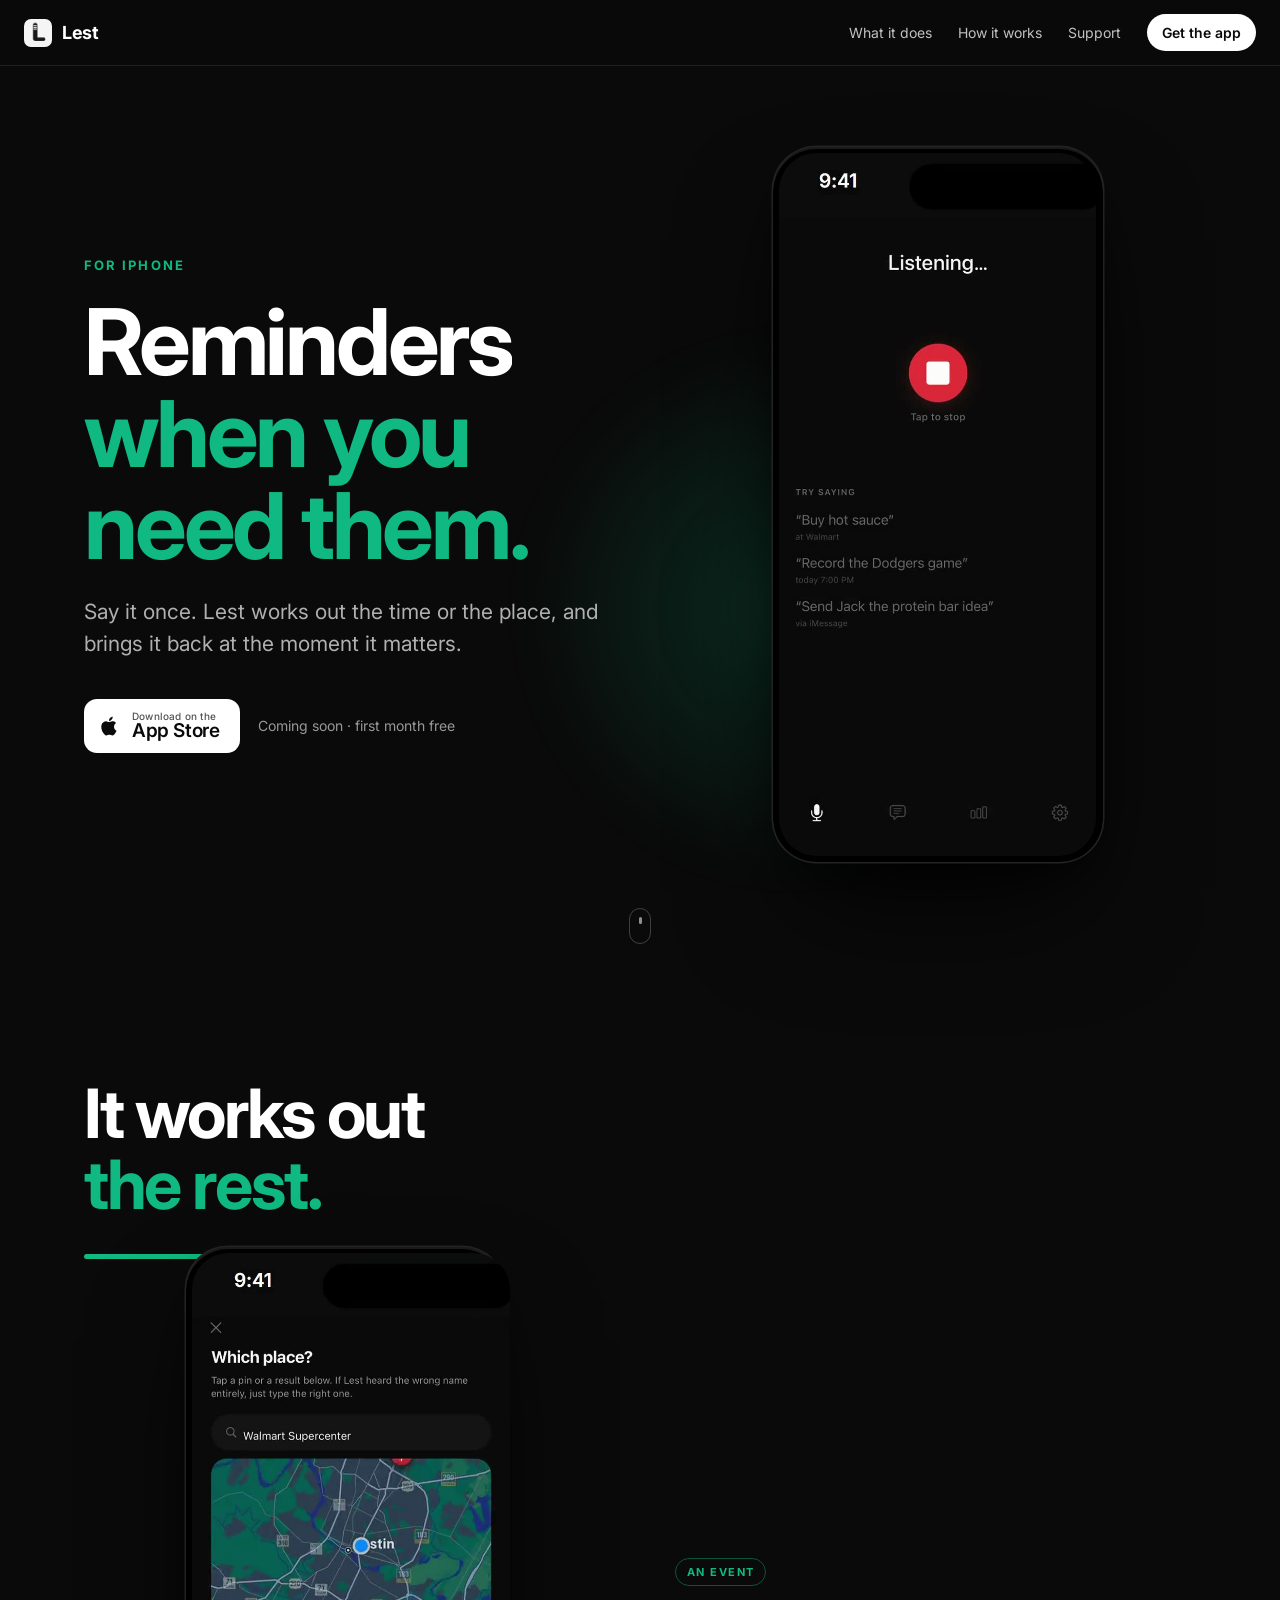
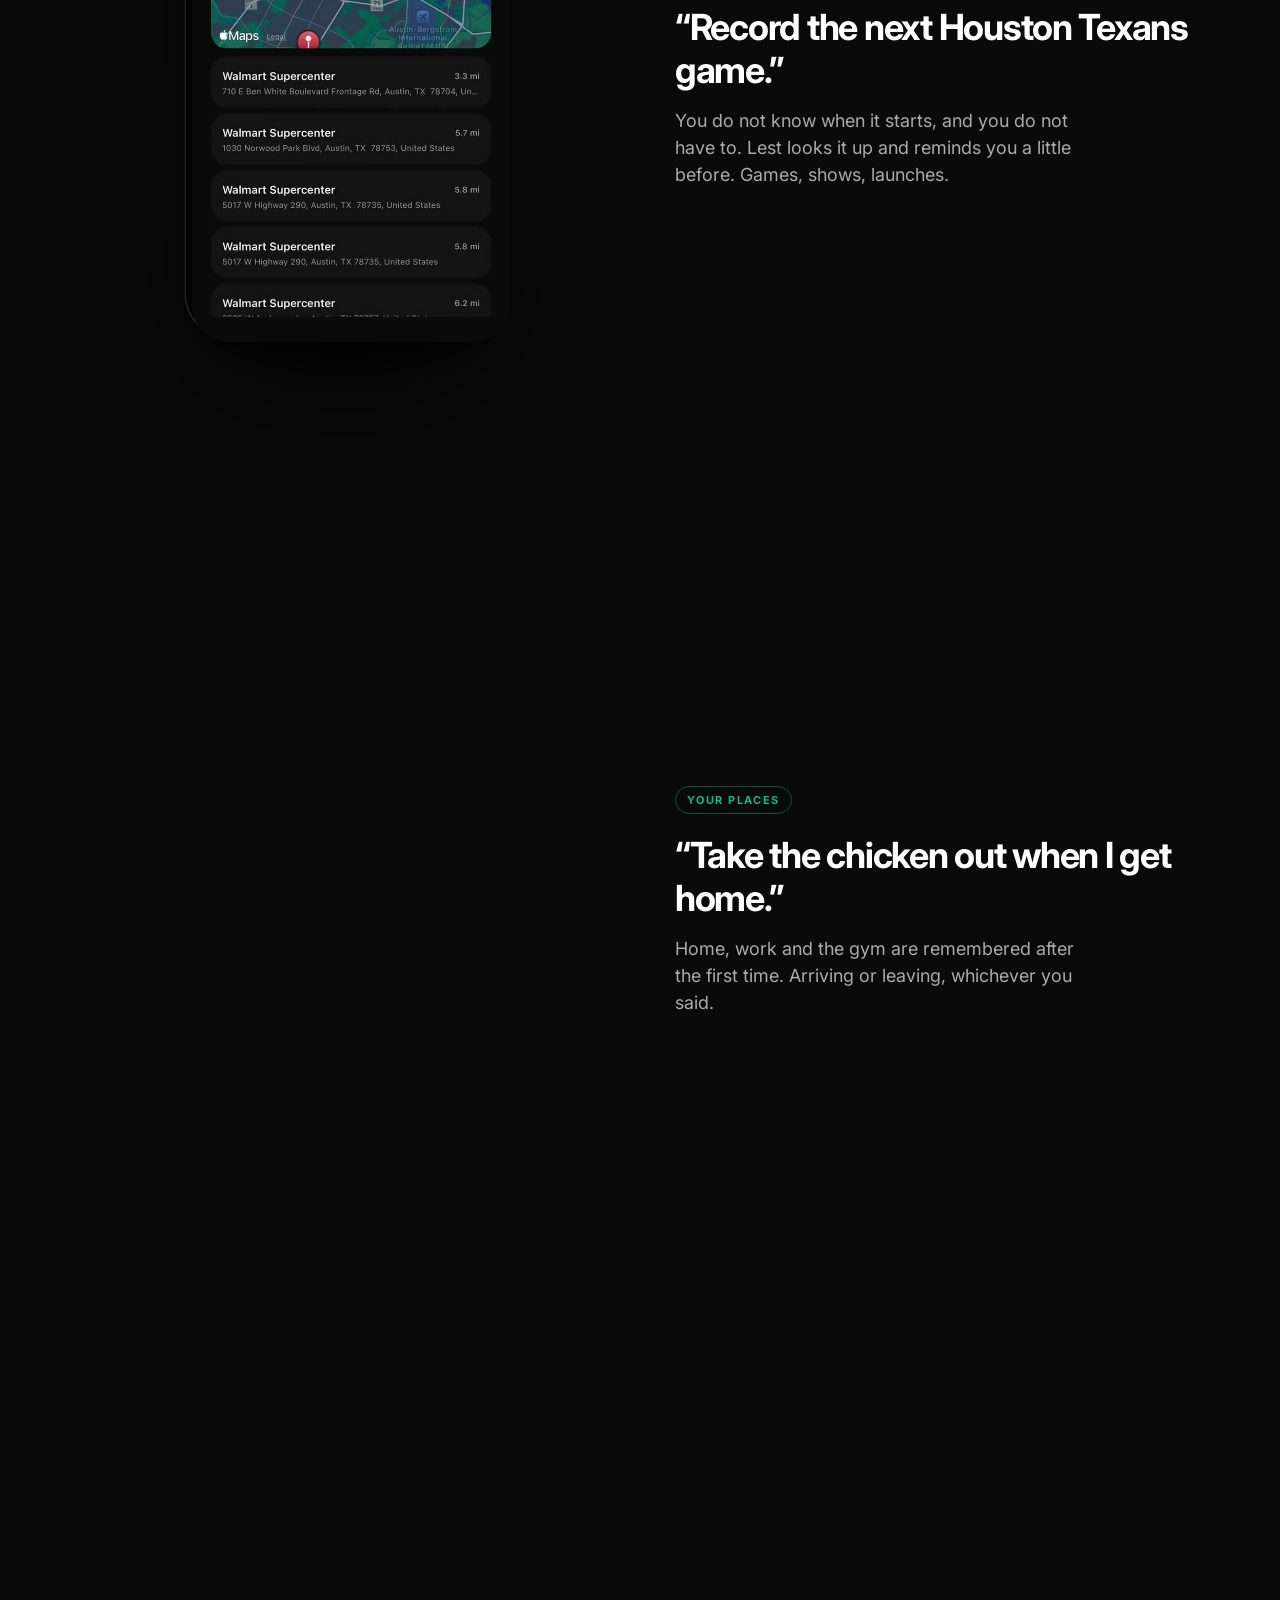
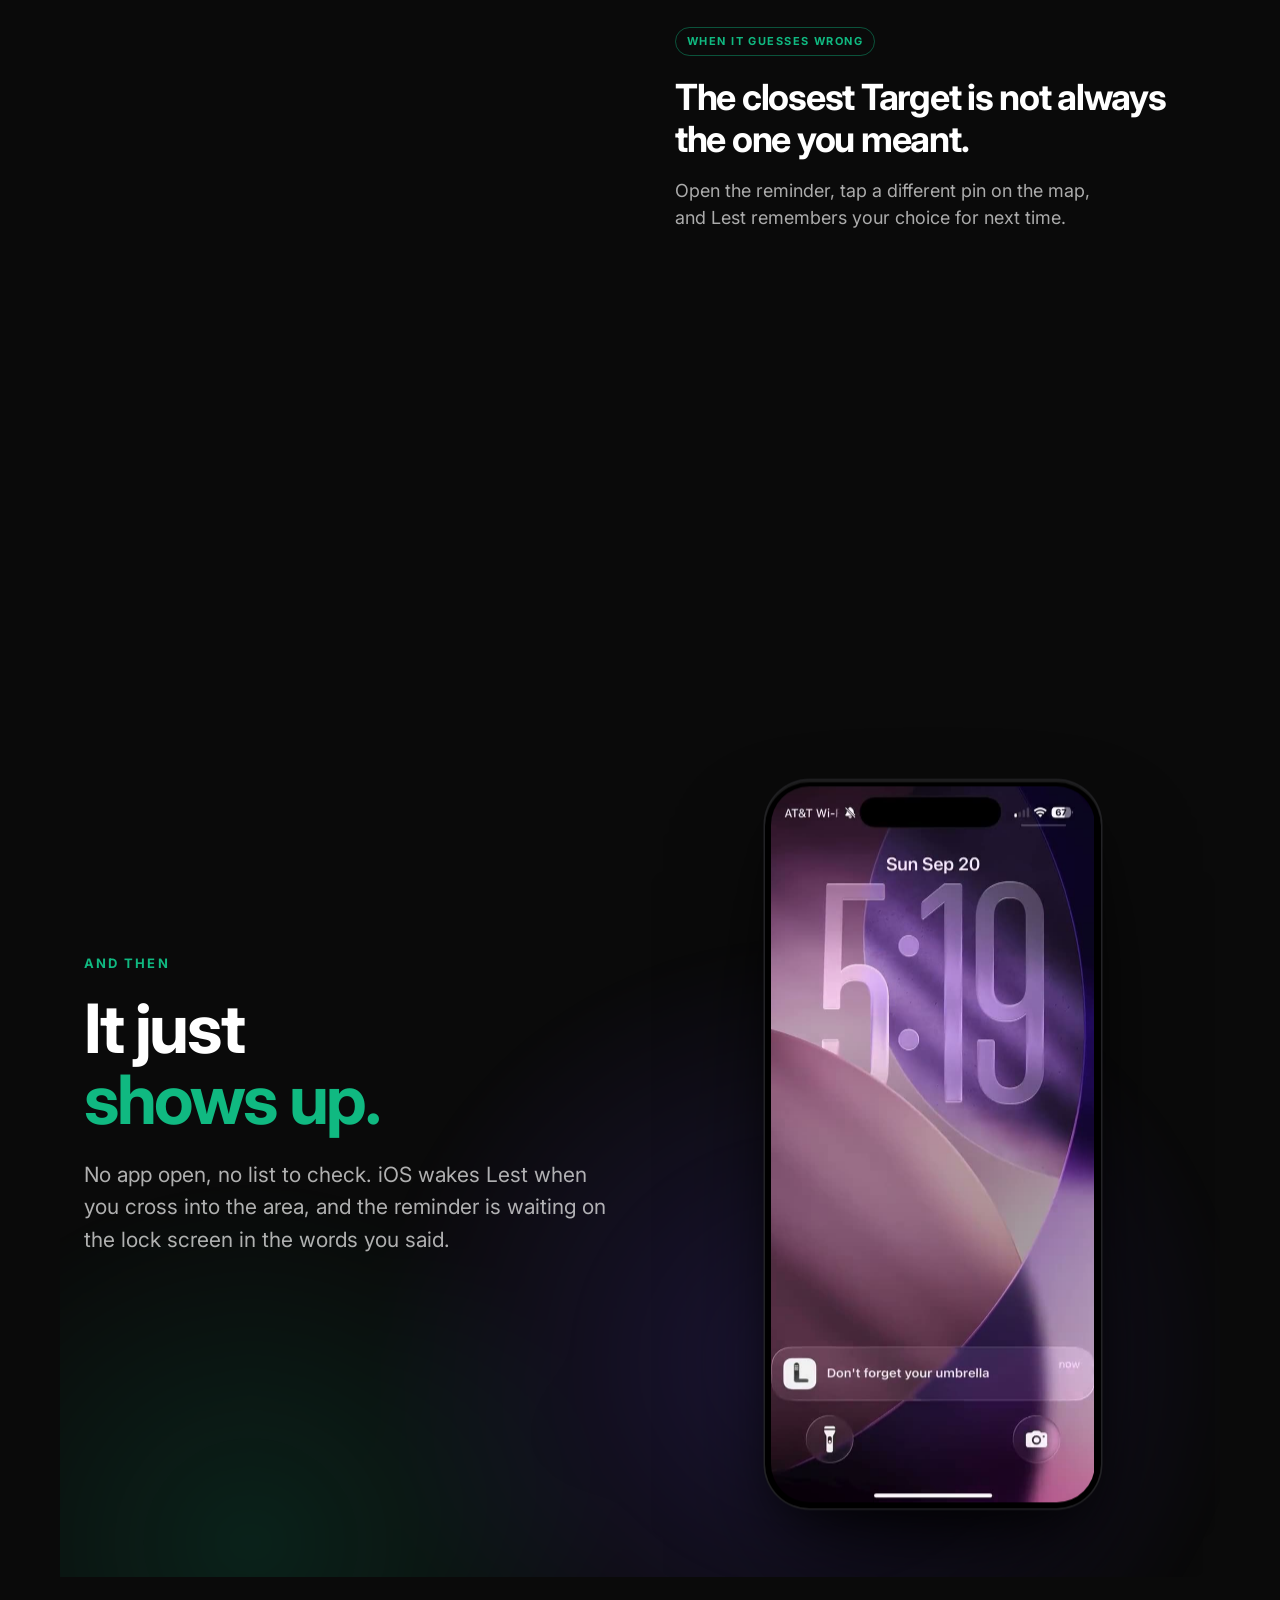
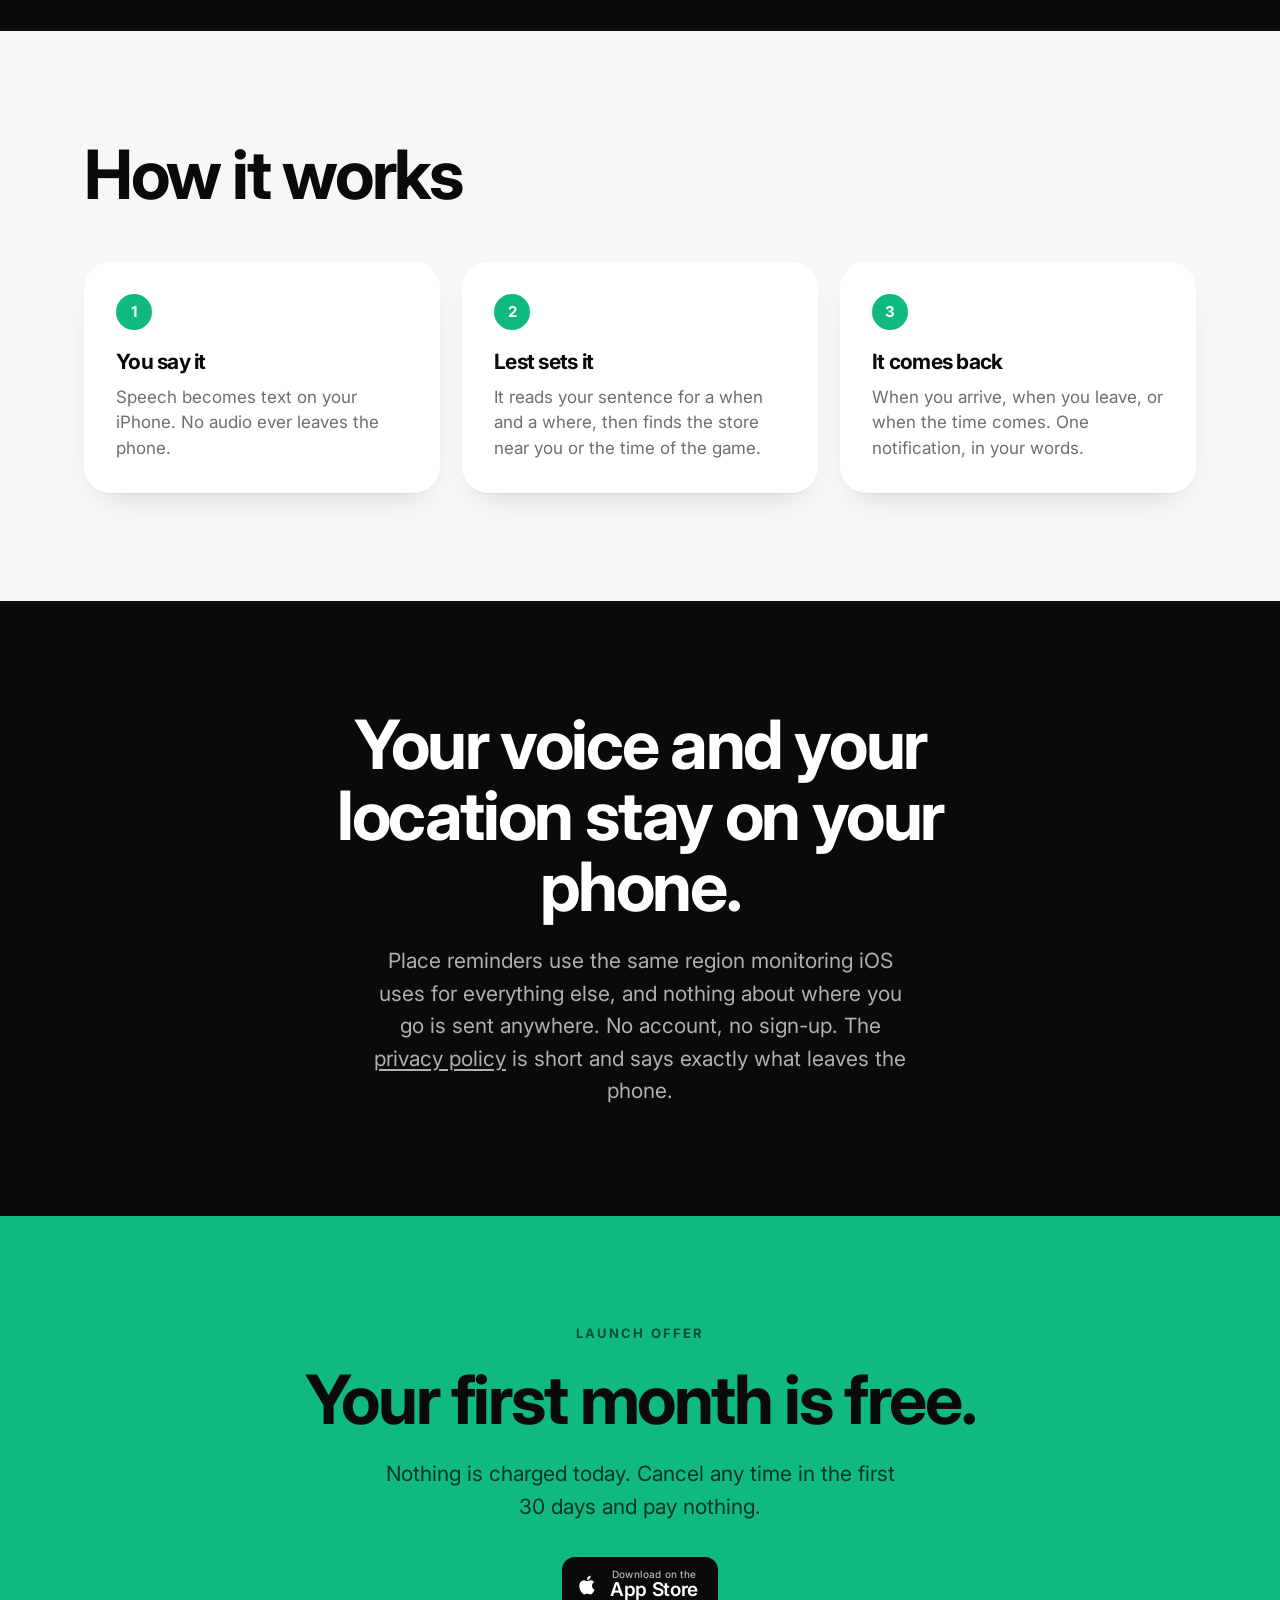
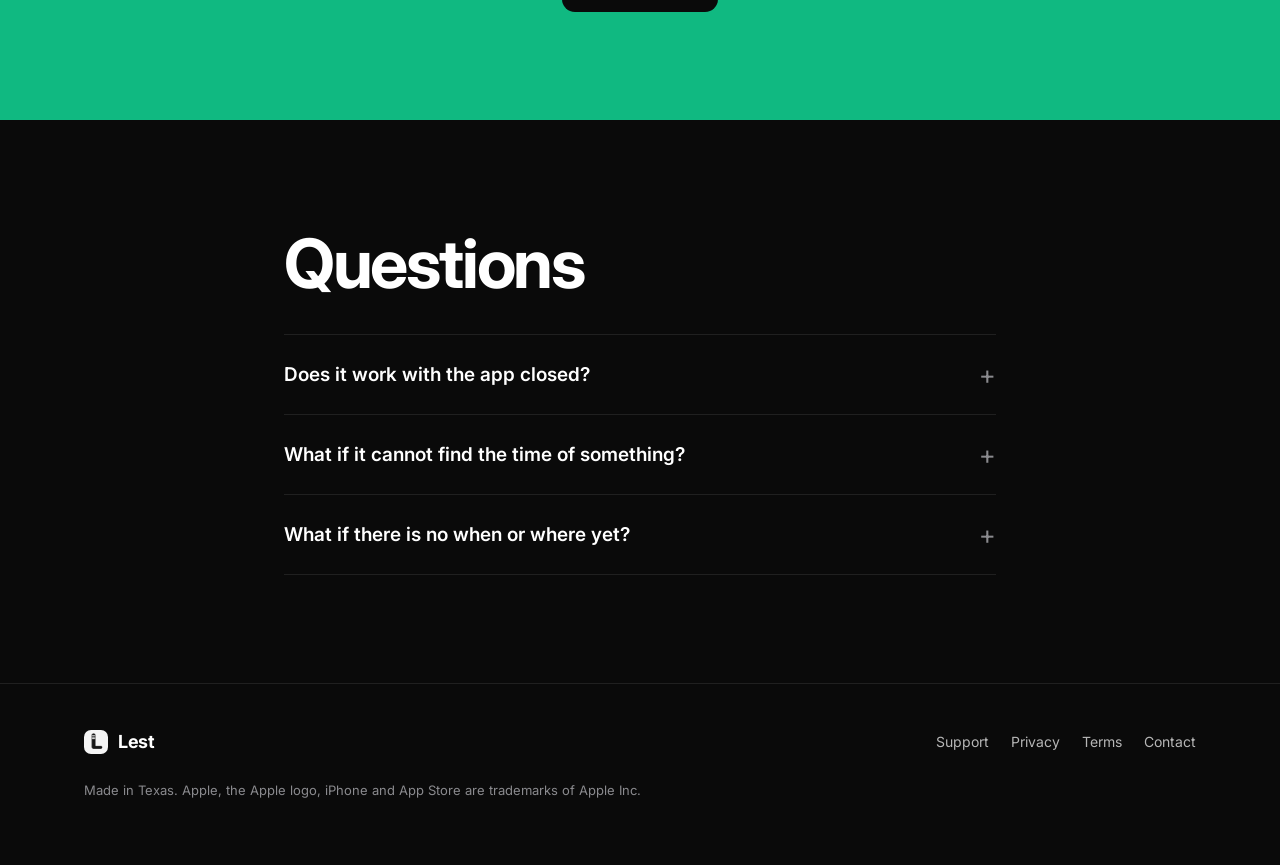
==== commit 292d6209: "site: continuous takes, and no pinning or parallax on phones The chapter clips were reused from the " ====
--- a/index.html
+++ b/index.html
@@ -60,34 +60,34 @@
 <!-- three kinds, one pinned phone -->
 <section class="kinds" id="kinds">
   <div class="kinds-head">
-    <h2 class="reveal">Say when. Say where.<br><em>Or just say it.</em></h2>
+    <h2 class="reveal">It works out<br><em>the rest.</em></h2>
     <div class="rule reveal"></div>
   </div>
 
   <div class="kinds-inner">
     <div class="kinds-phone">
       <div class="phone" style="--pw:318px">
-        <video class="ch on" data-ch="0" src="/assets/clips/place.mp4" poster="/assets/clips/place.jpg" muted loop playsinline preload="auto"></video>
-        <video class="ch" data-ch="1" src="/assets/clips/event.mp4" poster="/assets/clips/event.jpg" muted loop playsinline preload="metadata"></video>
-        <video class="ch" data-ch="2" src="/assets/clips/home.mp4" poster="/assets/clips/home.jpg" muted loop playsinline preload="metadata"></video>
+        <video class="ch on" data-ch="0" src="/assets/clips/event.mp4" poster="/assets/clips/event.jpg" muted loop playsinline preload="auto"></video>
+        <video class="ch" data-ch="1" src="/assets/clips/home.mp4" poster="/assets/clips/home.jpg" muted loop playsinline preload="metadata"></video>
+        <video class="ch" data-ch="2" src="/assets/clips/map.mp4" poster="/assets/clips/map.jpg" muted loop playsinline preload="metadata"></video>
       </div>
     </div>
 
     <ol class="chapters">
       <li data-ch="0">
-        <span class="tag">Place</span>
-        <h3>&ldquo;Buy hot sauce next time I&rsquo;m at Target.&rdquo;</h3>
-        <p>Lest finds the one near you and arms the reminder there. It arrives as soon as you do.</p>
+        <span class="tag">An event</span>
+        <h3>&ldquo;Record the next Houston Texans game.&rdquo;</h3>
+        <p>You do not know when it starts, and you do not have to. Lest looks it up and reminds you a little before. Games, shows, launches.</p>
       </li>
       <li data-ch="1">
-        <span class="tag">Event</span>
-        <h3>&ldquo;Record the next Houston Texans game.&rdquo;</h3>
-        <p>It looks up when the game starts, then reminds you a little before. Games, shows, launches.</p>
+        <span class="tag">Your places</span>
+        <h3>&ldquo;Take the chicken out when I get home.&rdquo;</h3>
+        <p>Home, work and the gym are remembered after the first time. Arriving or leaving, whichever you said.</p>
       </li>
       <li data-ch="2">
-        <span class="tag">Home, work, anywhere</span>
-        <h3>&ldquo;Take the chicken out when I get home.&rdquo;</h3>
-        <p>Your places are remembered after the first time. Arriving or leaving, whichever you said.</p>
+        <span class="tag">When it guesses wrong</span>
+        <h3>The closest Target is not always the one you meant.</h3>
+        <p>Open the reminder, tap a different pin on the map, and Lest remembers your choice for next time.</p>
       </li>
     </ol>
   </div>
@@ -106,20 +106,6 @@
       <video src="/assets/clips/notif.mp4" poster="/assets/clips/notif.jpg"
              muted loop playsinline preload="none" data-inview></video>
     </div>
-  </div>
-</section>
-
-<!-- when it guesses wrong -->
-<section class="aside">
-  <div class="aside-phone" data-par="0.08">
-    <div class="phone" style="--pw:268px">
-      <video src="/assets/clips/map.mp4" poster="/assets/clips/map.jpg"
-             muted loop playsinline preload="none" data-inview></video>
-    </div>
-  </div>
-  <div class="aside-copy">
-    <h3 class="reveal">Wrong Target? Tap the map.</h3>
-    <p class="reveal">Lest picks the closest one. When that is not the one you meant, choose it yourself and Lest remembers for next time.</p>
   </div>
 </section>
 
--- a/site.css
+++ b/site.css
@@ -112,9 +112,9 @@
 .rule { height: 5px; width: 128px; border-radius: 3px; background: var(--accent); margin-top: 34px; transform-origin: left center; transform: scaleX(0); transition: transform .9s cubic-bezier(.2,.7,.2,1) .15s; opacity: 1; }
 .rule.in { transform: scaleX(1); }
 .kinds-inner { position: relative; display: grid; grid-template-columns: 1fr 1fr; gap: 70px; max-width: var(--max); margin: 0 auto; padding: 0 24px; }
-.kinds-phone { position: sticky; top: 14vh; height: 72vh; display: flex; align-items: center; justify-content: center; }
+.kinds-phone { position: sticky; top: 13vh; height: 74vh; display: flex; align-items: center; justify-content: center; }
 .chapters { list-style: none; margin: 0; padding: 0; }
-.chapters li { min-height: 72vh; display: flex; flex-direction: column; justify-content: center; opacity: .3; transition: opacity .5s ease; }
+.chapters li { min-height: 92vh; display: flex; flex-direction: column; justify-content: center; opacity: .3; transition: opacity .5s ease; }
 .chapters li.active { opacity: 1; }
 .tag { display: inline-block; align-self: flex-start; font-size: 11px; font-weight: 700; letter-spacing: .13em; text-transform: uppercase; color: var(--accent); border: 1px solid rgba(16,185,129,.42); border-radius: 999px; padding: 5px 11px; margin-bottom: 20px; }
 .chapters h3 { font-size: clamp(24px, 3vw, 36px); margin-bottom: 16px; }
@@ -127,12 +127,6 @@
               radial-gradient(38% 34% at 22% 62%, rgba(16,185,129,0.14), transparent 70%);
   filter: blur(10px); will-change: transform; }
 .payoff-phone { display: flex; justify-content: center; will-change: transform; }
-
-/* ---------- aside ---------- */
-.aside { display: grid; grid-template-columns: 0.85fr 1.15fr; gap: 60px; align-items: center; max-width: var(--max); margin: 0 auto; padding: clamp(50px, 8vh, 110px) 24px; }
-.aside-phone { display: flex; justify-content: center; will-change: transform; }
-.aside-copy h3 { margin-bottom: 14px; }
-.aside-copy p { color: rgba(255,255,255,0.66); font-size: 18px; max-width: 460px; }
 
 /* ---------- how (the one light field) ---------- */
 .how { scroll-margin-top: 72px; background: var(--paper); color: var(--ink); padding: clamp(80px, 12vh, 140px) 0; margin-top: clamp(40px, 6vh, 80px); }
@@ -179,13 +173,15 @@
   .glow { right: -20%; top: 30%; }
   .scroll-hint { display: none; }
 
+  /* No pinning on a phone. A sticky element in a one-column grid row has
+     almost no room to travel, so it jams at the top with its backdrop over
+     the text. Each chapter carries its own phone instead. */
   .kinds-inner { grid-template-columns: 1fr; gap: 0; }
-  .kinds-phone { top: 0; height: 52svh; padding-top: 70px; z-index: 1; }
-  .kinds-phone::before { content: ""; position: absolute; left: -50vw; right: -50vw; top: -2px; bottom: 0;
-    background: linear-gradient(180deg, var(--ink) 0%, var(--ink) 76%, transparent 100%); z-index: -1; }
-  .kinds-phone .phone { --pw: min(206px, 52vw) !important; }
-  .chapters li { min-height: 58svh; justify-content: flex-end; padding-bottom: 5vh; text-align: center; align-items: center; }
-  .chapters li:last-child { min-height: 48svh; }
+  .kinds-phone { display: none; }
+  .chapters li { display: block; min-height: 0; opacity: 1; text-align: center;
+                 padding: 0 0 clamp(64px, 11vh, 104px); }
+  .chapters li .phone { --pw: min(274px, 70vw) !important; margin: 0 auto 32px; }
+  .chapters .phone .ch { position: static; inset: auto; width: 100%; height: 100%; opacity: 1; }
   .chapters p { margin-inline: auto; }
   .tag { align-self: center; }
 
@@ -194,16 +190,11 @@
   .payoff-copy { order: 1; }
   .payoff-phone { order: 2; }
 
-  .aside { grid-template-columns: 1fr; gap: 36px; text-align: center; }
-  .aside-copy p { margin-inline: auto; }
-  .aside-phone { order: 2; }
-  .aside-copy { order: 1; }
-
   .steps { grid-template-columns: 1fr; }
 }
 @media (max-width: 420px) {
   .hero .phone { --pw: min(300px, 78vw) !important; }
-  .payoff .phone, .aside .phone { --pw: min(290px, 76vw) !important; }
+  .payoff .phone { --pw: min(292px, 76vw) !important; }
 }
 
 /* ---------- legal pages reuse a simpler layout ---------- */
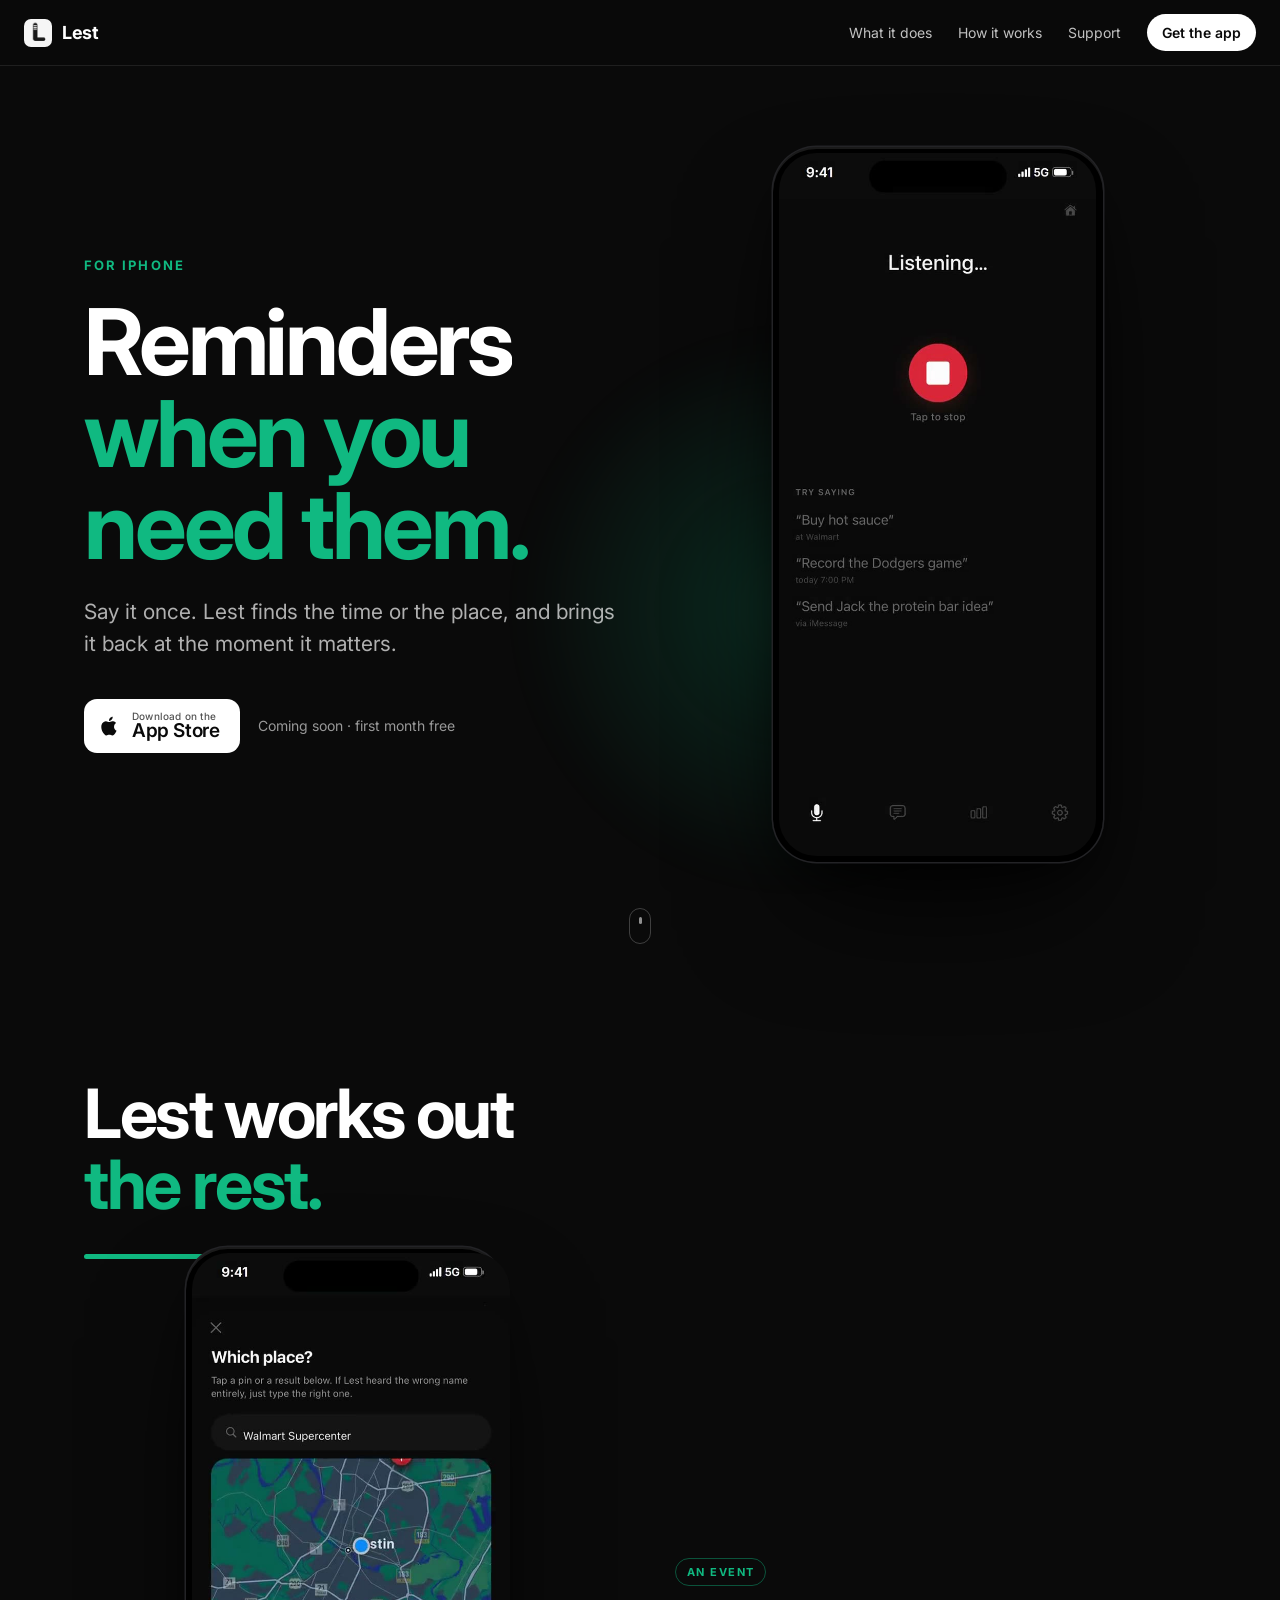
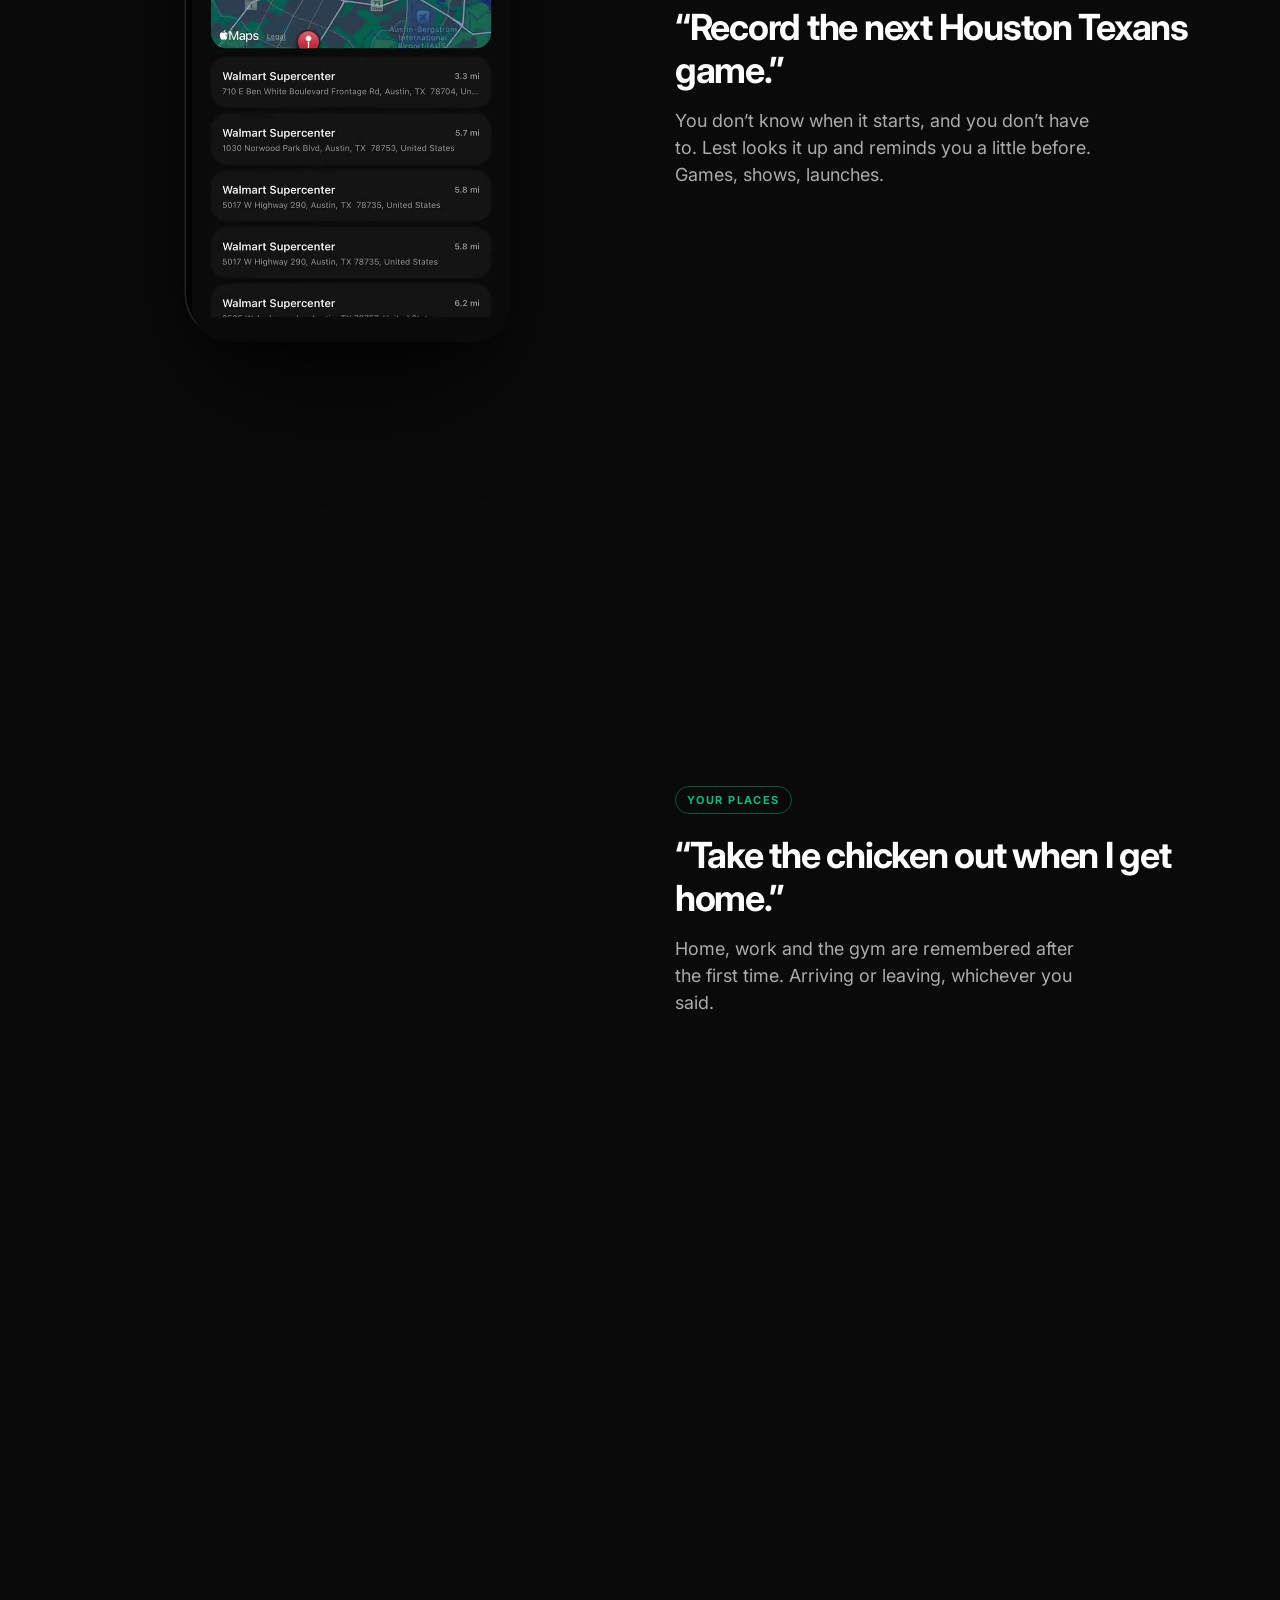
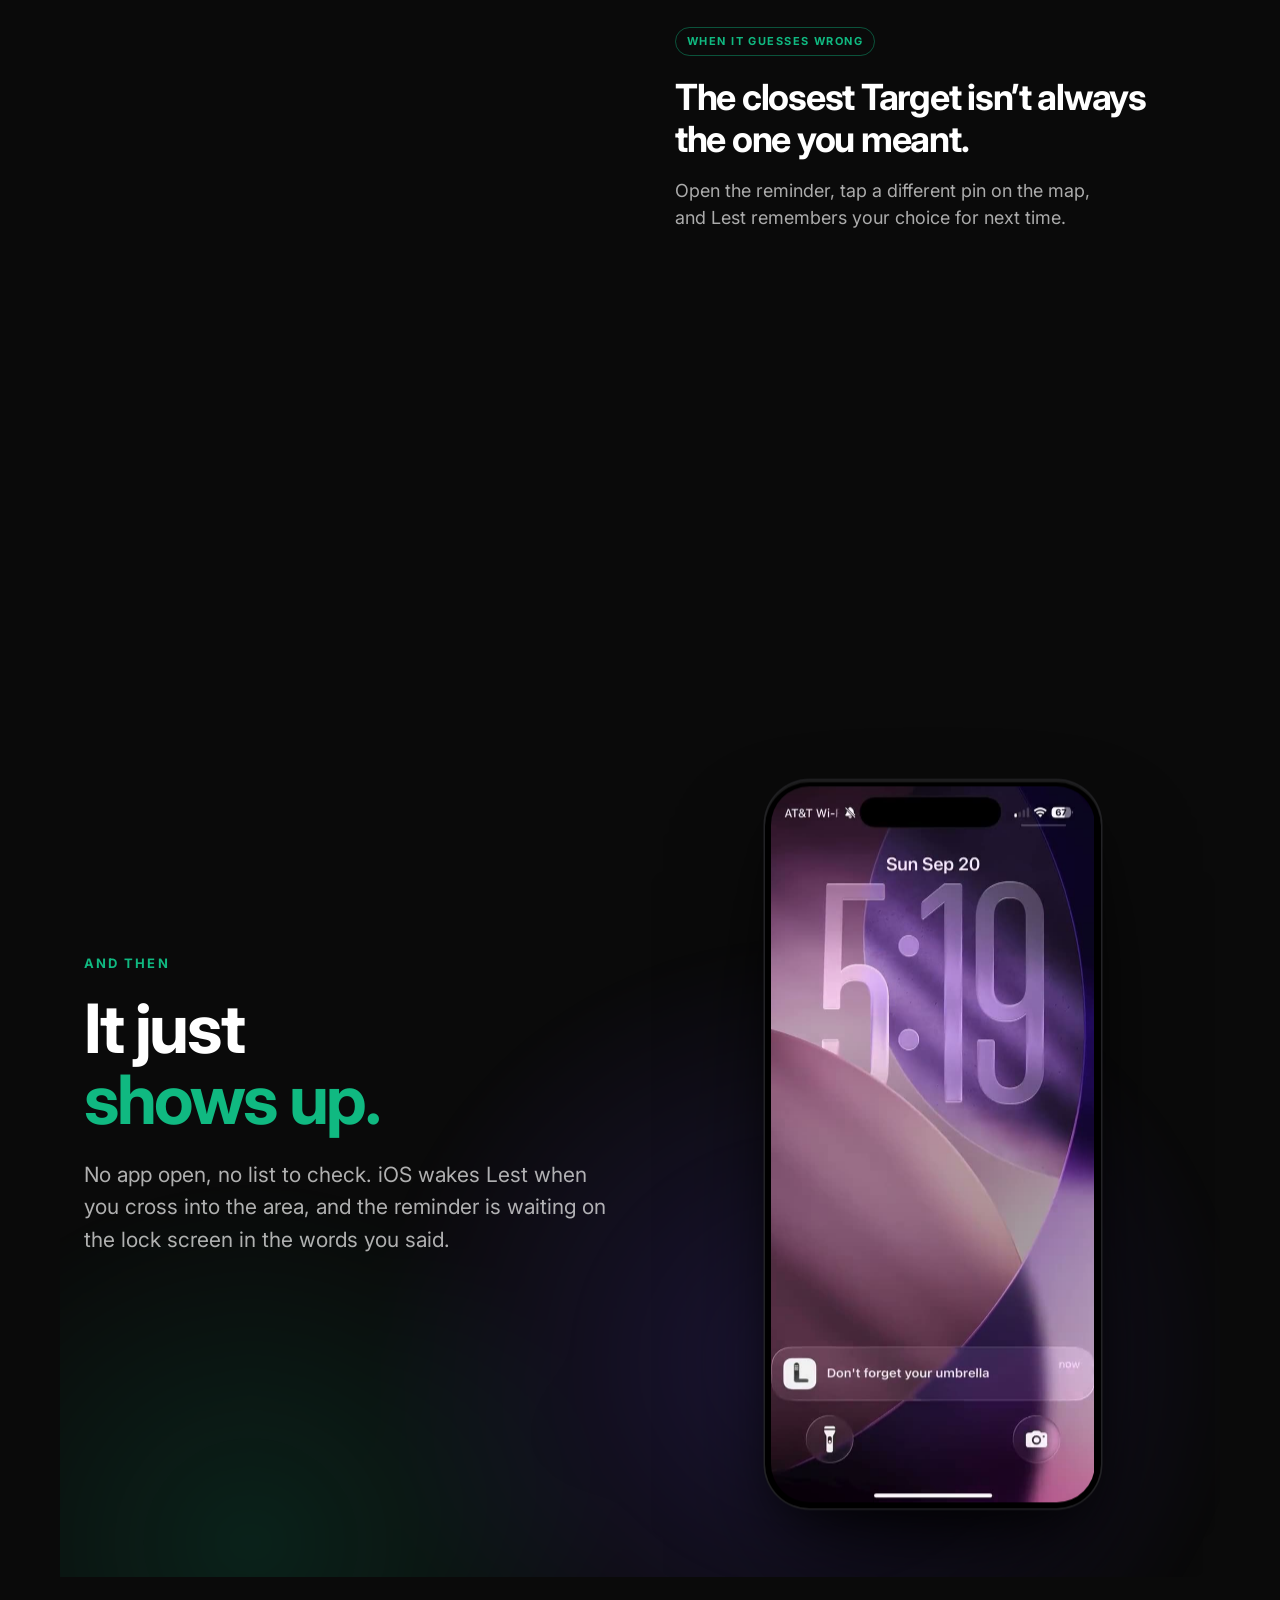
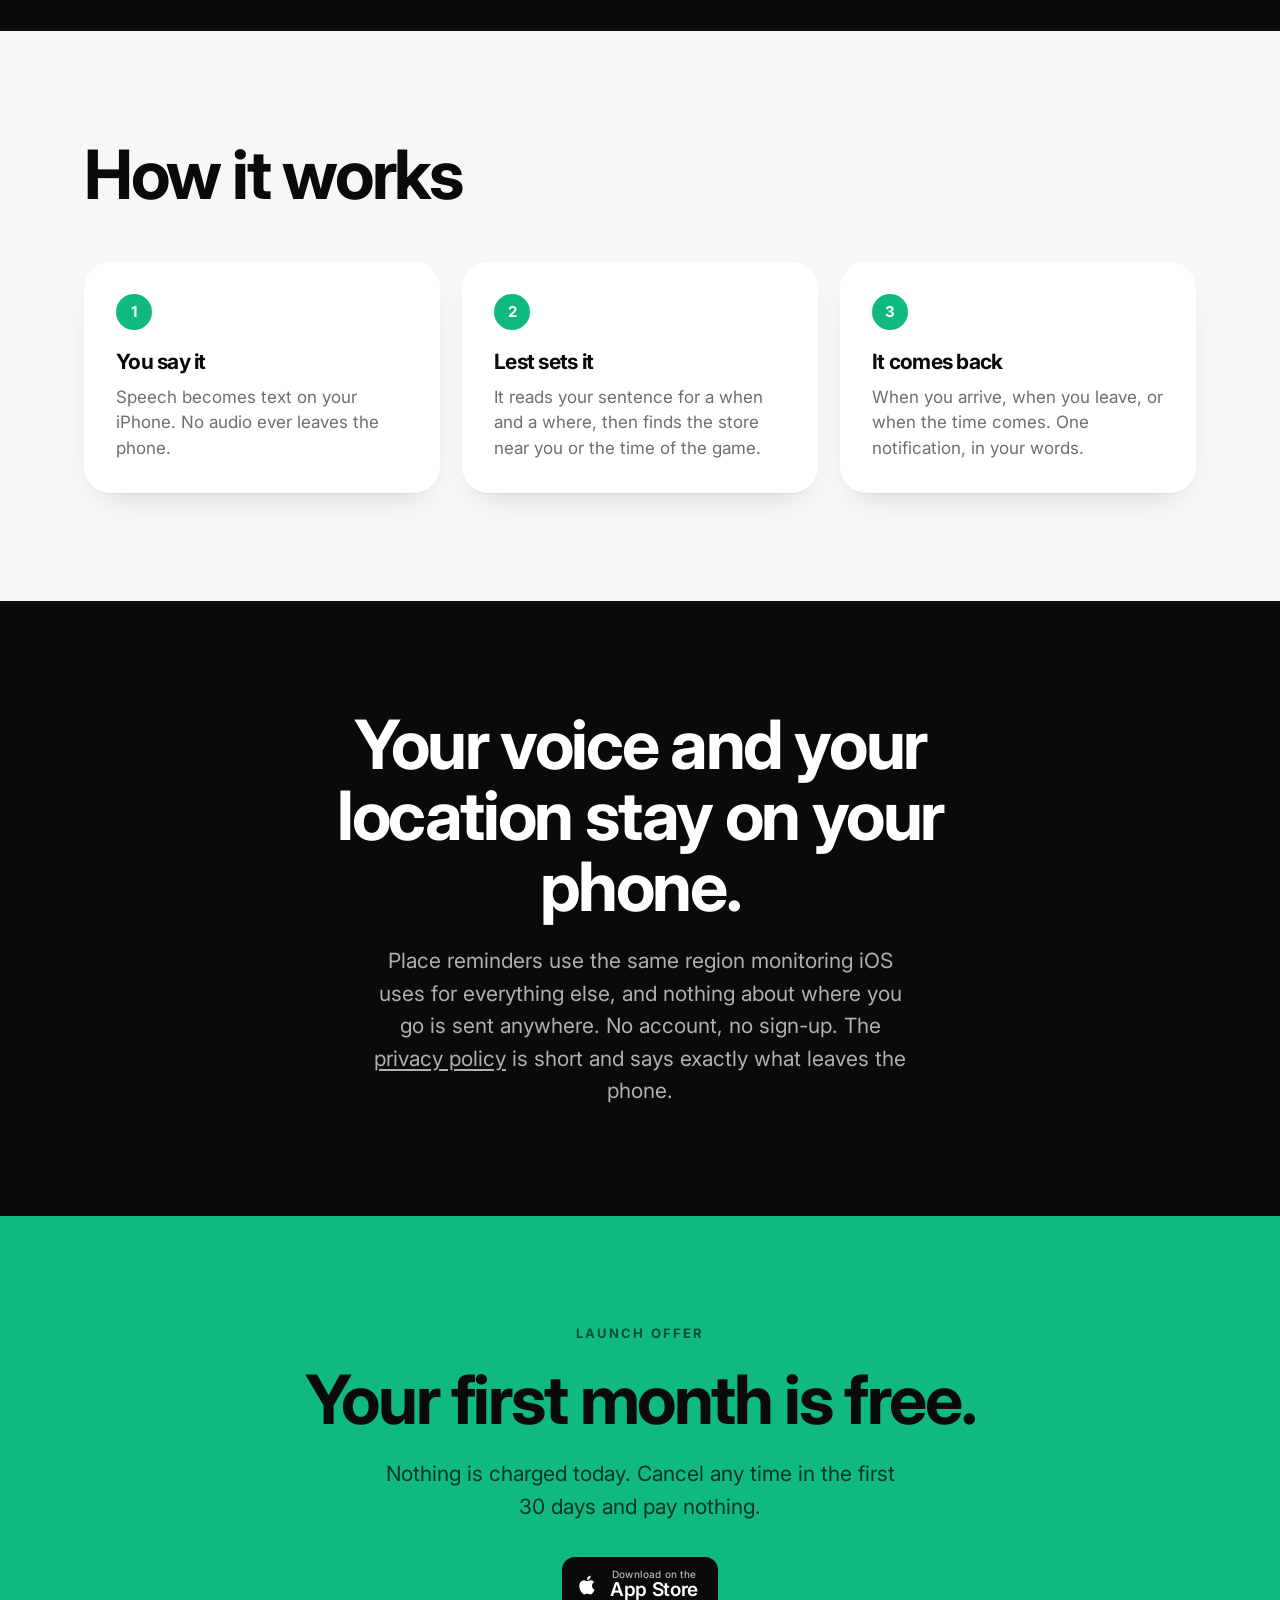
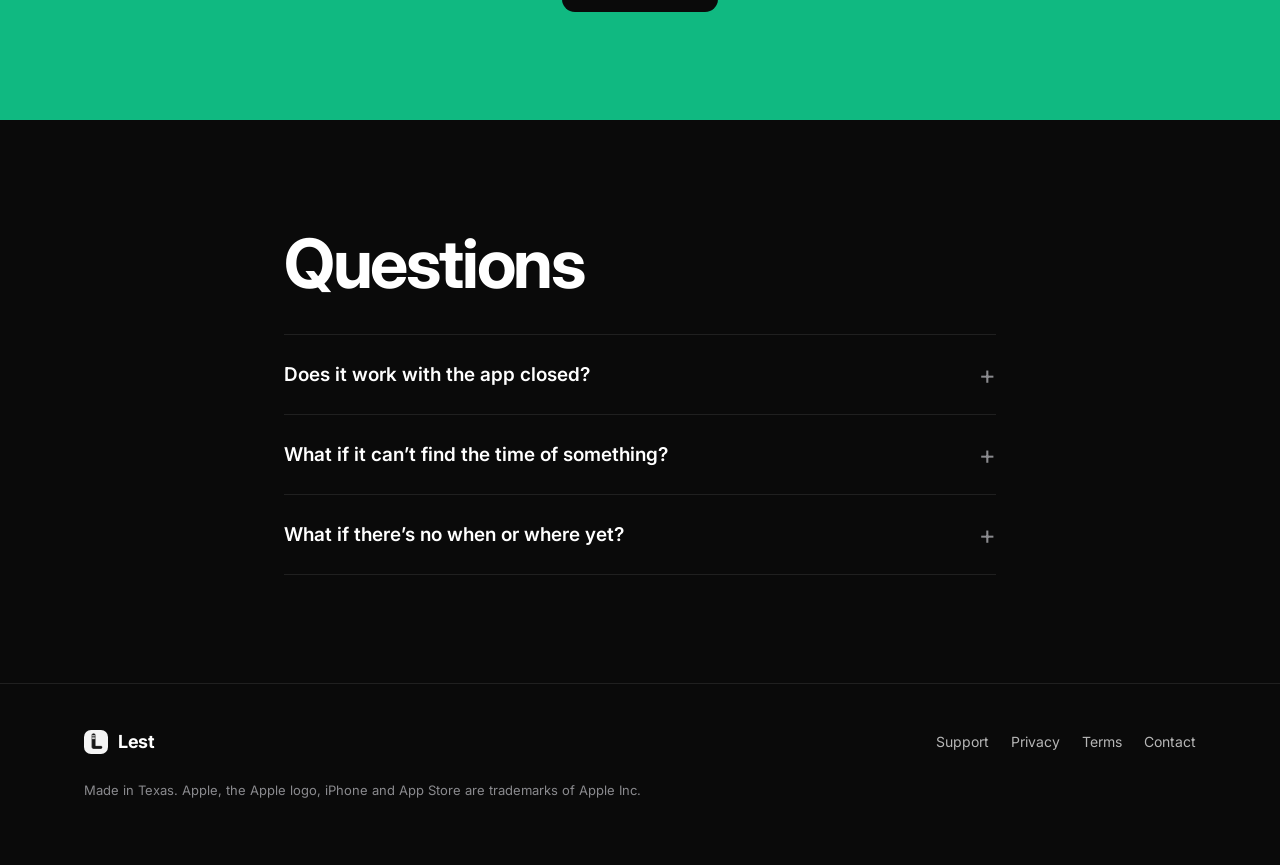
==== commit 1c7f4e39: "site: centre the Dynamic Island, rhyme the heading, use contractions bar.png is drawn at 886 wide. W" ====
--- a/index.html
+++ b/index.html
@@ -4,9 +4,9 @@
 <meta charset="utf-8">
 <meta name="viewport" content="width=device-width, initial-scale=1, viewport-fit=cover">
 <title>Lest: Voice Reminders</title>
-<meta name="description" content="Reminders when you need them. Say it once; Lest works out the time or the place and brings it back when it matters. For iPhone.">
+<meta name="description" content="Reminders when you need them. Say it once; Lest finds the time or the place and brings it back when it matters. For iPhone.">
 <meta property="og:title" content="Lest: Voice Reminders">
-<meta property="og:description" content="Reminders when you need them. Say it once; Lest works out the time or the place and brings it back when it matters.">
+<meta property="og:description" content="Reminders when you need them. Say it once; Lest finds the time or the place and brings it back when it matters.">
 <meta property="og:image" content="https://getlest.app/assets/og.png">
 <meta property="og:url" content="https://getlest.app/">
 <meta name="theme-color" content="#0a0a0a">
@@ -37,7 +37,7 @@
   <div class="hero-copy">
     <p class="eyebrow rise" style="--d:.05s">For iPhone</p>
     <h1 data-words>Reminders <em>when you need them.</em></h1>
-    <p class="lede rise" style="--d:.55s">Say it once. Lest works out the time or the place, and brings it back at the moment it matters.</p>
+    <p class="lede rise" style="--d:.55s">Say it once. Lest finds the time or the place, and brings it back at the moment it matters.</p>
     <div class="cta rise" style="--d:.66s">
       <a class="store" href="https://apps.apple.com/app/id6770690900" aria-label="Download on the App Store">
         <svg viewBox="0 0 24 24" width="22" height="22" aria-hidden="true"><path fill="currentColor" d="M16.4 12.7c0-2.6 2.1-3.8 2.2-3.9-1.2-1.8-3.1-2-3.7-2-1.6-.2-3.1.9-3.9.9-.8 0-2-.9-3.4-.9-1.7 0-3.3 1-4.2 2.6-1.8 3.1-.5 7.8 1.3 10.3.9 1.2 1.9 2.6 3.2 2.6 1.3-.1 1.8-.8 3.3-.8s2 .8 3.4.8c1.4 0 2.3-1.3 3.1-2.5 1-1.4 1.4-2.8 1.4-2.9-.1 0-2.7-1-2.7-4.2zM13.9 5c.7-.8 1.2-2 1-3.1-1 0-2.2.7-2.9 1.5-.6.7-1.2 1.9-1.1 3 1.1.1 2.3-.6 3-1.4z"/></svg>
@@ -60,7 +60,7 @@
 <!-- three kinds, one pinned phone -->
 <section class="kinds" id="kinds">
   <div class="kinds-head">
-    <h2 class="reveal">It works out<br><em>the rest.</em></h2>
+    <h2 class="reveal">Lest works out<br><em>the rest.</em></h2>
     <div class="rule reveal"></div>
   </div>
 
@@ -77,7 +77,7 @@
       <li data-ch="0">
         <span class="tag">An event</span>
         <h3>&ldquo;Record the next Houston Texans game.&rdquo;</h3>
-        <p>You do not know when it starts, and you do not have to. Lest looks it up and reminds you a little before. Games, shows, launches.</p>
+        <p>You don&rsquo;t know when it starts, and you don&rsquo;t have to. Lest looks it up and reminds you a little before. Games, shows, launches.</p>
       </li>
       <li data-ch="1">
         <span class="tag">Your places</span>
@@ -86,7 +86,7 @@
       </li>
       <li data-ch="2">
         <span class="tag">When it guesses wrong</span>
-        <h3>The closest Target is not always the one you meant.</h3>
+        <h3>The closest Target isn&rsquo;t always the one you meant.</h3>
         <p>Open the reminder, tap a different pin on the map, and Lest remembers your choice for next time.</p>
       </li>
     </ol>
@@ -146,9 +146,9 @@
 <section class="faq">
   <div class="wrap narrow">
     <h2 class="reveal">Questions</h2>
-    <details class="reveal"><summary>Does it work with the app closed?</summary><p>Yes. iOS wakes Lest when you cross into the area. Location has to be set to Always, and the app asks once and says why.</p></details>
-    <details class="reveal"><summary>What if it cannot find the time of something?</summary><p>The reminder still saves and asks you to set the time with a picker. Nothing is ever set at a guess.</p></details>
-    <details class="reveal"><summary>What if there is no when or where yet?</summary><p>It waits in Thoughts. Say it the moment you stop talking and sort it out later.</p></details>
+    <details class="reveal"><summary>Does it work with the app closed?</summary><p>Yes. iOS wakes Lest when you cross into the area. Location has to be set to Always. The app asks once and says why.</p></details>
+    <details class="reveal"><summary>What if it can&rsquo;t find the time of something?</summary><p>The reminder still saves and asks you to set the time with a picker. Nothing is ever set at a guess.</p></details>
+    <details class="reveal"><summary>What if there&rsquo;s no when or where yet?</summary><p>It waits in Thoughts. Say it the moment you stop talking and sort it out later.</p></details>
   </div>
 </section>
 
